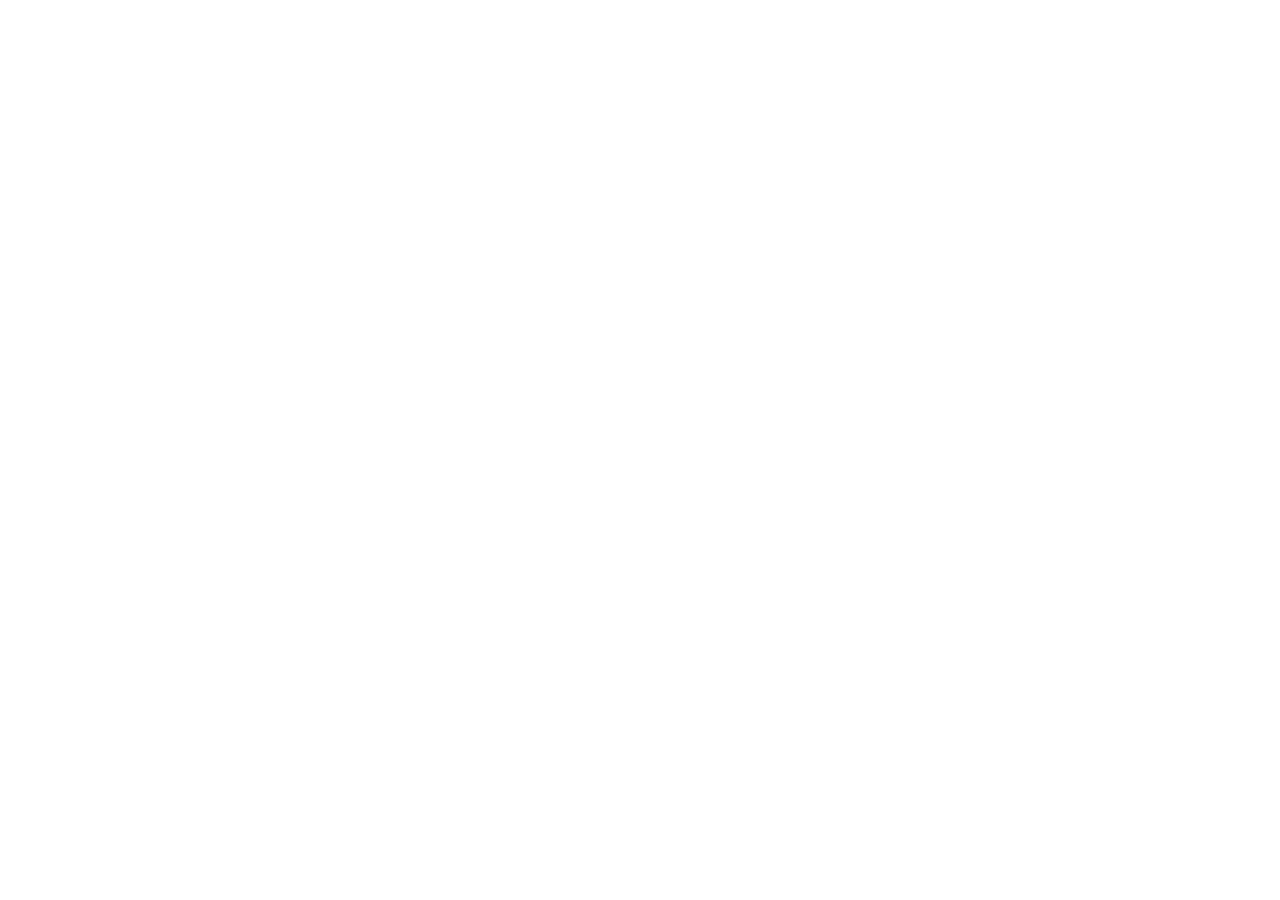
==== about.html @ 5809537b "Init : création du dépôt, arborescence des fichiers et structure HTML de base" ====
<!DOCTYPE html>
<html lang="fr">
<head>
    <meta charset="UTF-8">
    <meta name="viewport" content="width=device-width, initial-scale=1.0">
    <title>AfriTalent-about</title>

    <!-- Bootstrap 5 via CDN : feuille de style -->
    <link href="https://cdn.jsdelivr.net/npm/bootstrap@5.3.0/dist/css/bootstrap.min.css" rel="stylesheet">
    <!-- Votre feuille de style personnelle -->
    <link rel="stylesheet" href="css/style.css">
</head>
<body>


    <!-- Le contenu de la page sera ajoute ici -->
    <!-- Bootstrap 5 via CDN : script JavaScript -->
    <script src="https://cdn.jsdelivr.net/npm/bootstrap@5.3.0/dist/js/bootstrap.bundle.min.js"></script>
    <!-- Votre script JavaScript -->
    <script src="js/main.js"></script>
</body>
</html>
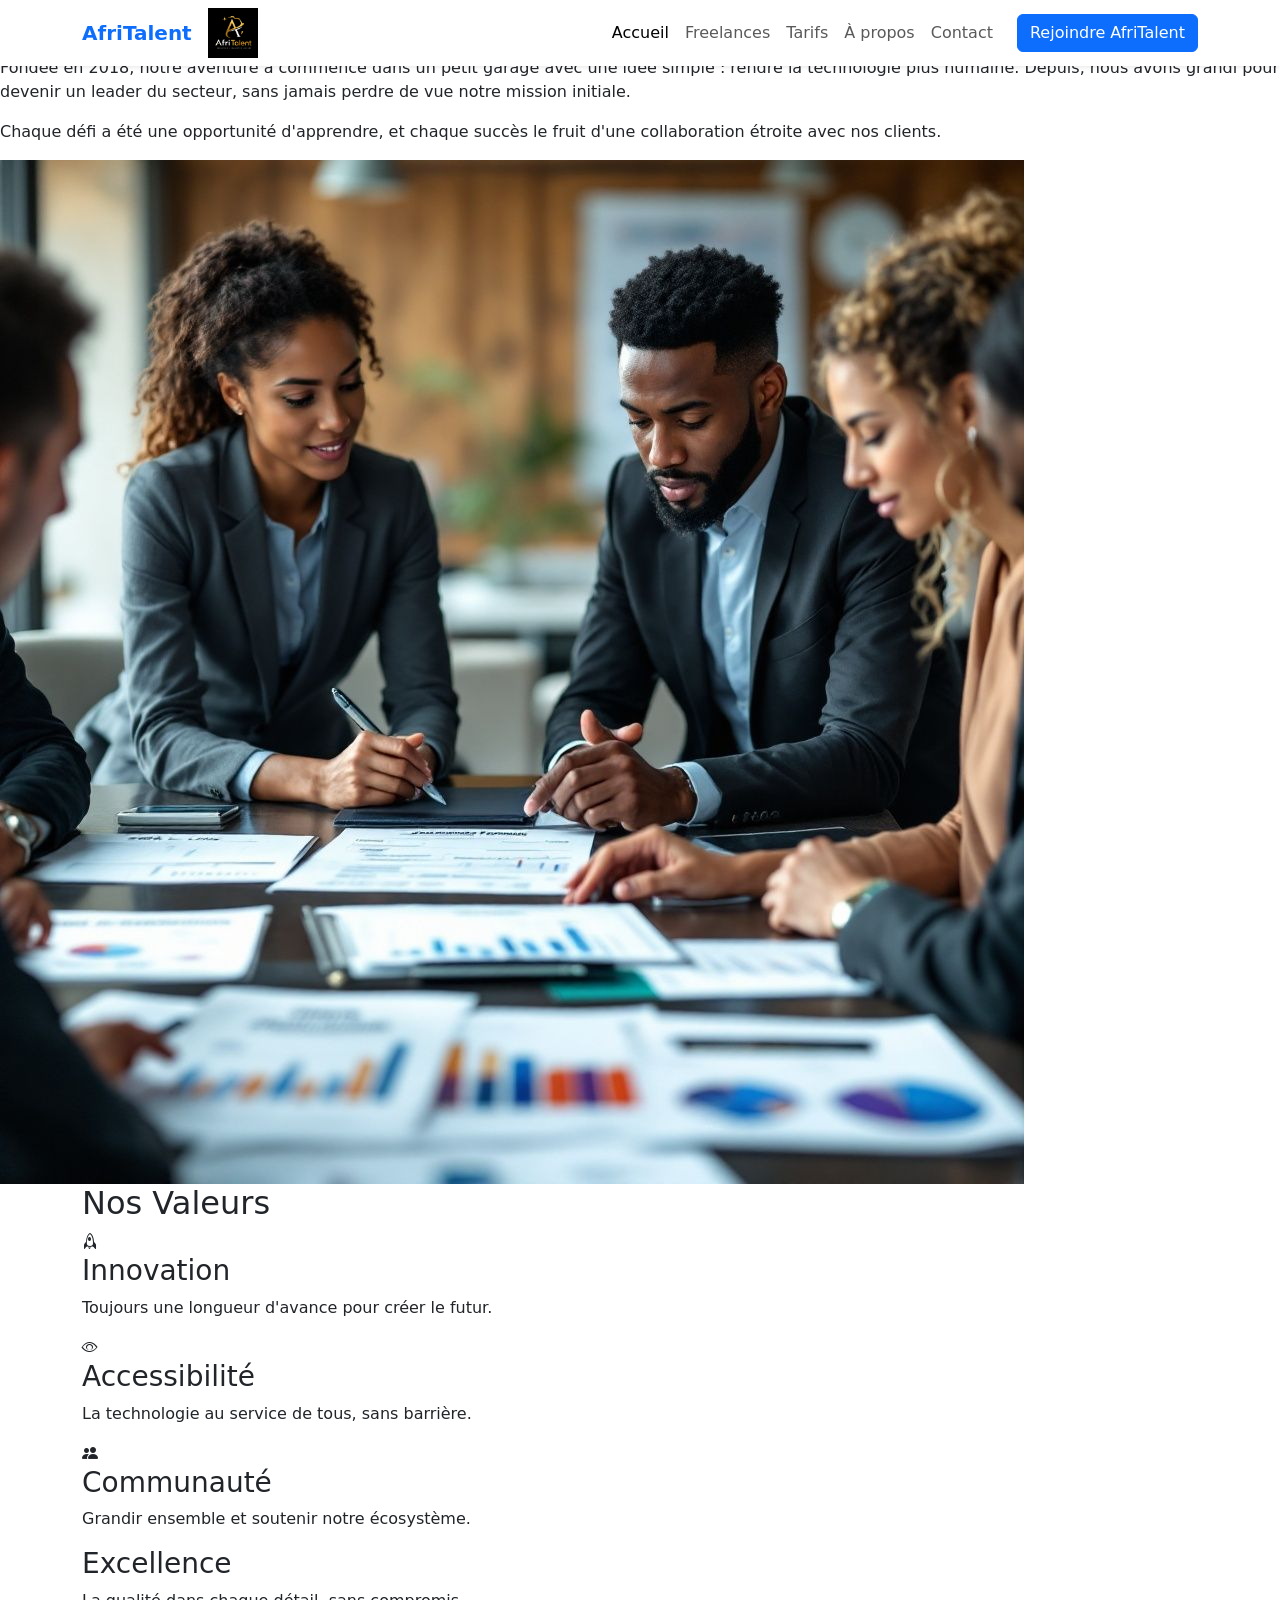
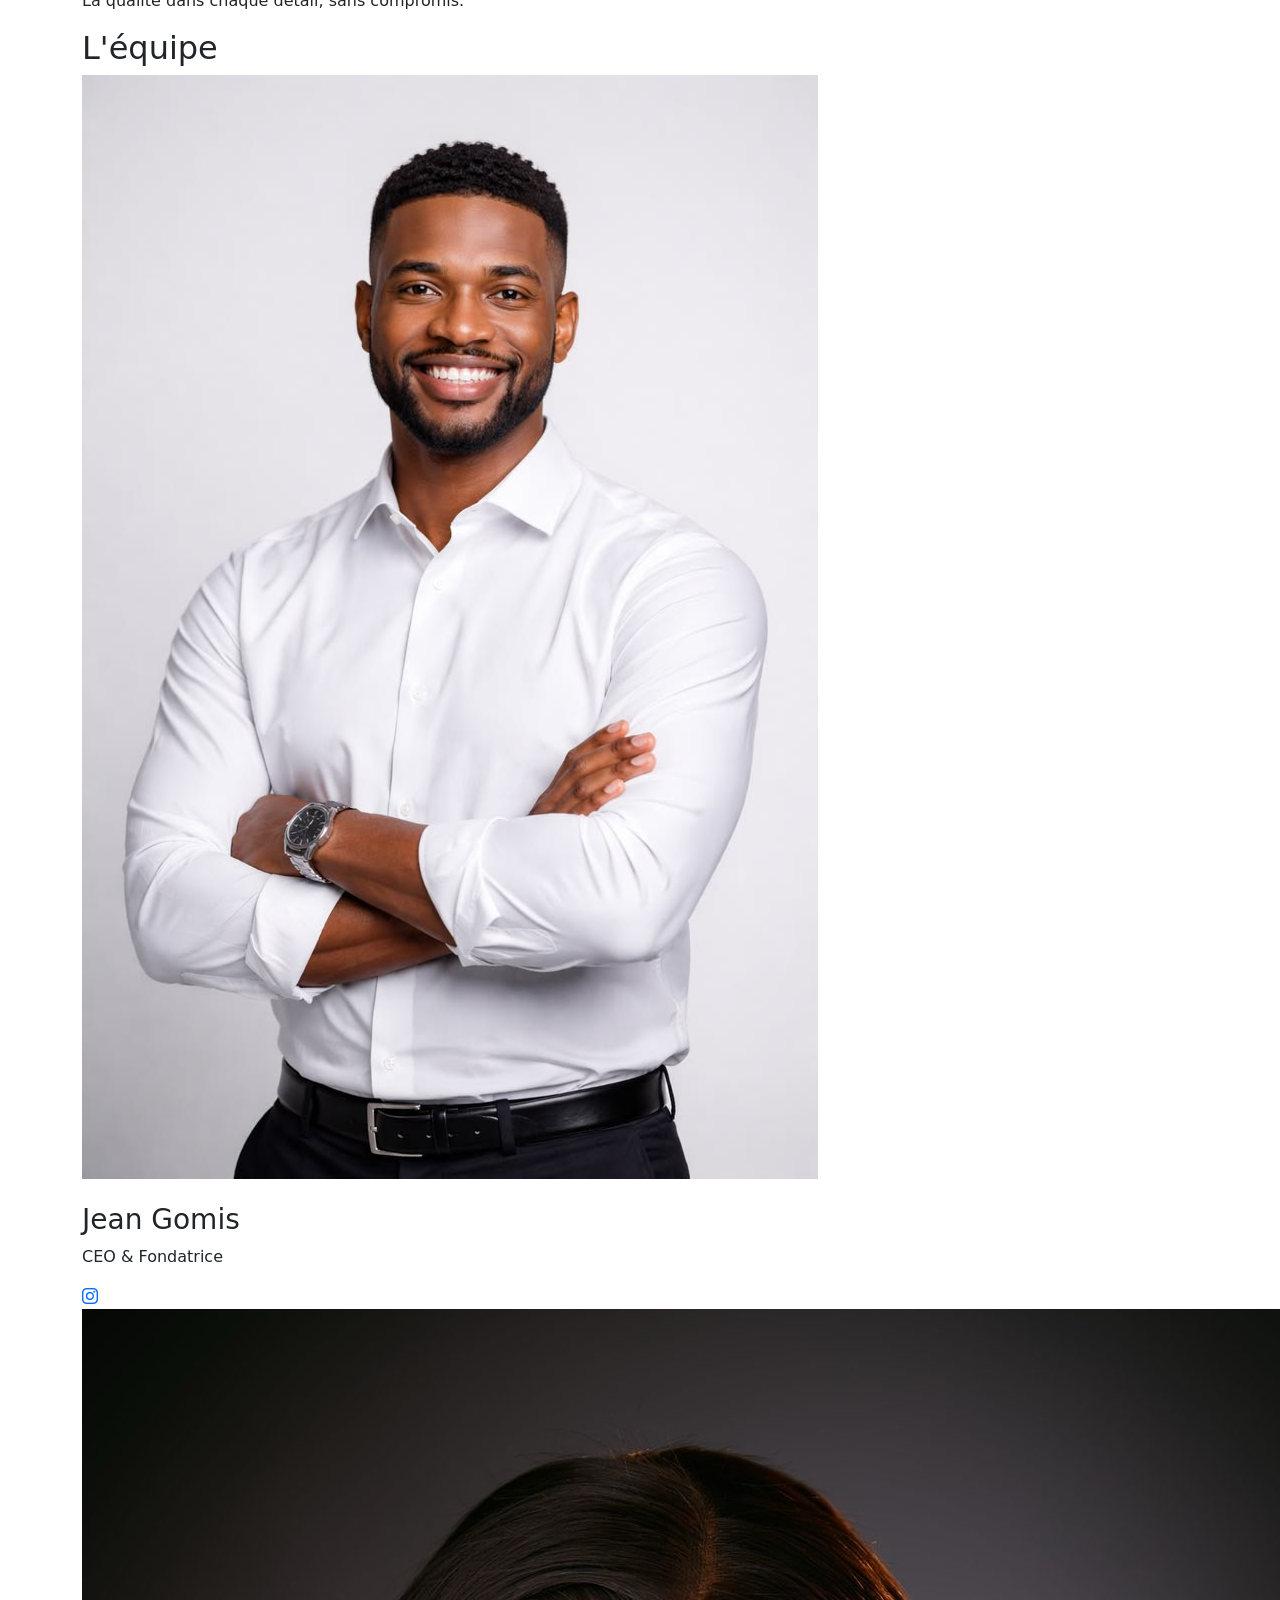
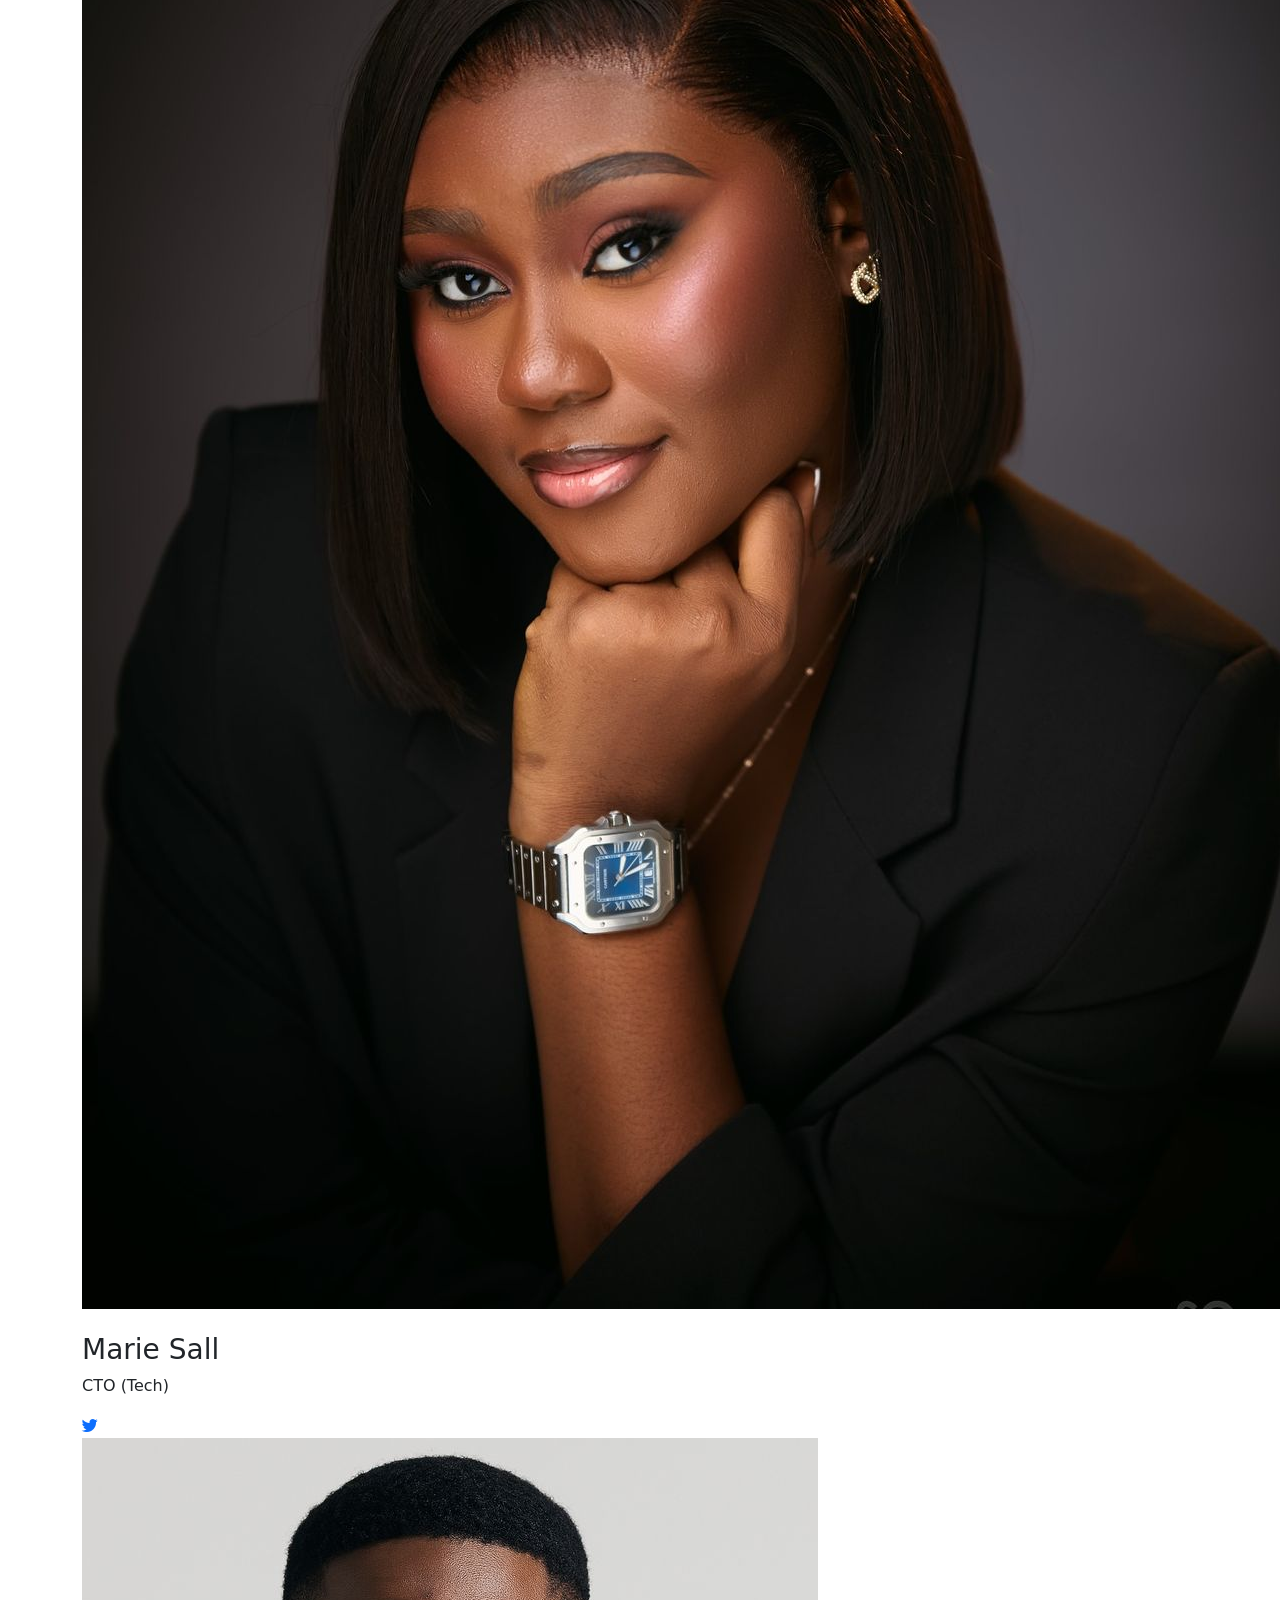
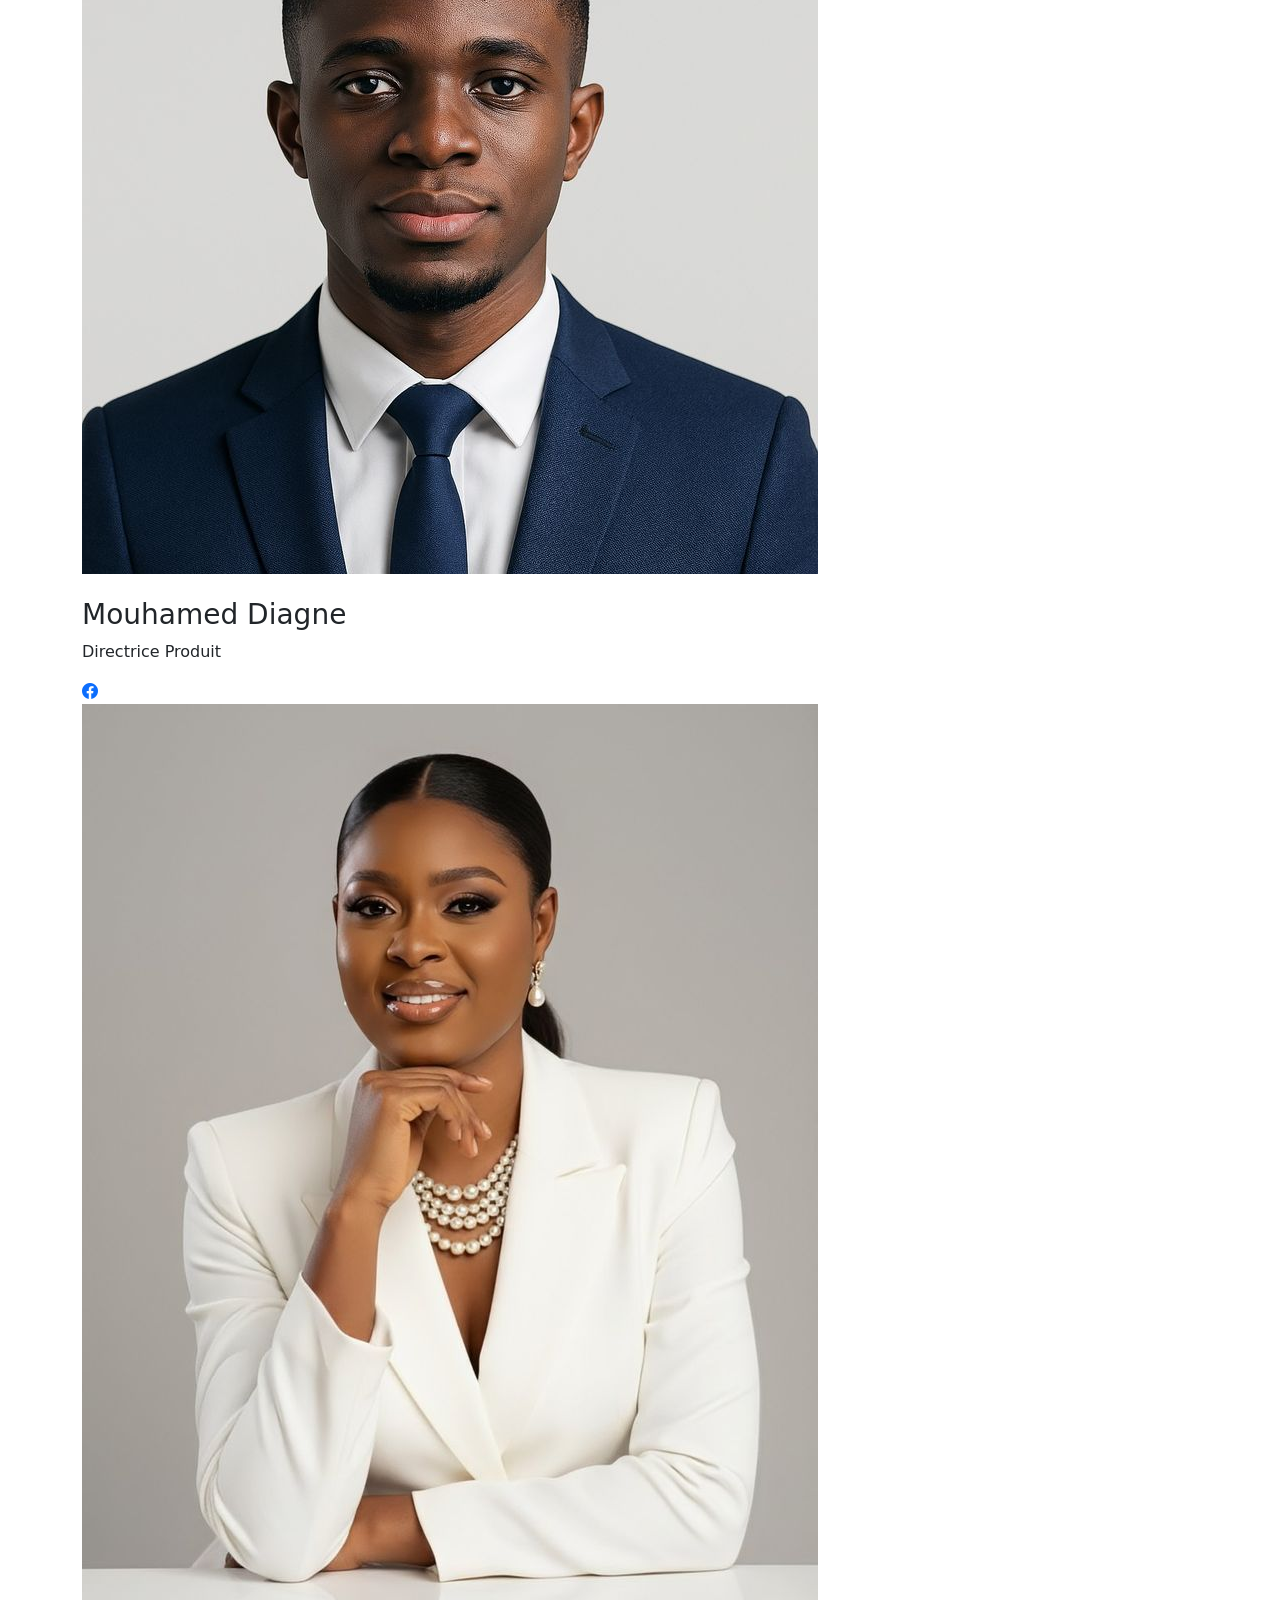
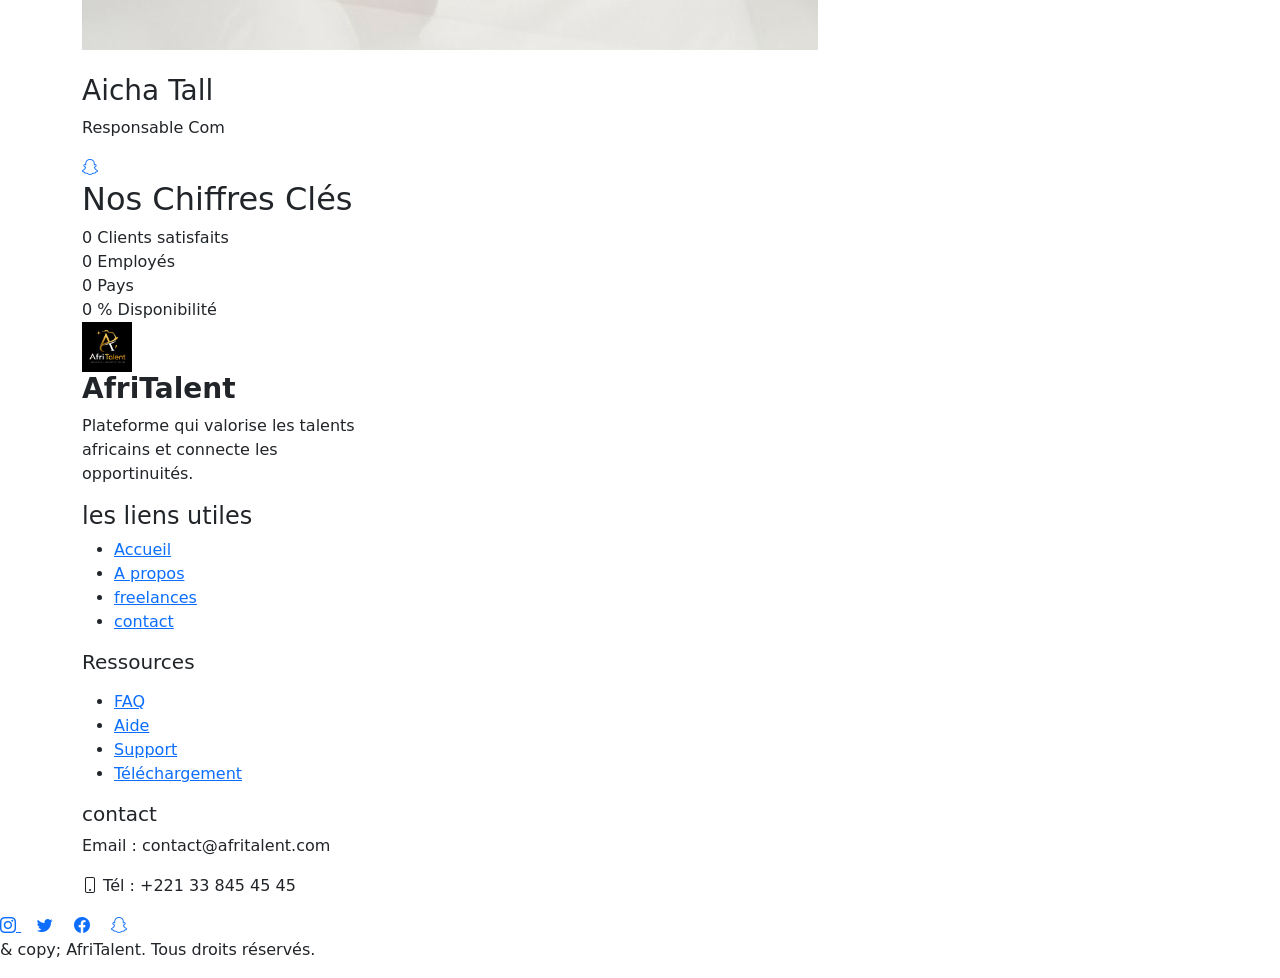
==== commit afd366e7: "HTML :structure compléte des 5 pages avec sections et contenu texte" ====
--- a/about.html
+++ b/about.html
@@ -4,19 +4,246 @@
     <meta charset="UTF-8">
     <meta name="viewport" content="width=device-width, initial-scale=1.0">
     <title>AfriTalent-about</title>
-
-    <!-- Bootstrap 5 via CDN : feuille de style -->
-    <link href="https://cdn.jsdelivr.net/npm/bootstrap@5.3.0/dist/css/bootstrap.min.css" rel="stylesheet">
-    <!-- Votre feuille de style personnelle -->
     <link rel="stylesheet" href="css/style.css">
+    <link rel="stylesheet" href="https://cdn.jsdelivr.net/npm/bootstrap@5.3.8/dist/css/bootstrap.min.css">
+    <link rel="stylesheet" href="https://cdn.jsdelivr.net/npm/bootstrap-icons@1.11.3/font/bootstrap-icons.min.css">
 </head>
 <body>
-
-
-    <!-- Le contenu de la page sera ajoute ici -->
-    <!-- Bootstrap 5 via CDN : script JavaScript -->
-    <script src="https://cdn.jsdelivr.net/npm/bootstrap@5.3.0/dist/js/bootstrap.bundle.min.js"></script>
-    <!-- Votre script JavaScript -->
+            <!-- HEADER / NAVBAR -->
+<nav class="navbar navbar-expand-lg navbar-light bg-white fixed-top shadow-sm" id="mainNavbar">
+  <div class="container">
+
+    <!-- Logo -->
+    <a class="navbar-brand fw-bold text-primary" href="index.html">
+      AfriTalent
+    </a>
+    <img src="images/logo.jpg" alt="logo"  height="50" width="50" >
+
+    <!-- Bouton menu mobile -->
+    <button class="navbar-toggler" type="button" data-bs-toggle="collapse" data-bs-target="#menuNavbar">
+      <span class="navbar-toggler-icon"></span>
+    </button>
+
+    <!-- Liens -->
+    <div class="collapse navbar-collapse" id="menuNavbar">
+      <ul class="navbar-nav ms-auto mb-2 mb-lg-0">
+
+        <li class="nav-item">
+          <a class="nav-link active" href="index.html">Accueil</a>
+        </li>
+        <li class="nav-item">
+          <a class="nav-link" href="freelance.html">Freelances</a>
+        </li>
+
+        <li class="nav-item">
+          <a class="nav-link" href="tarifs.html">Tarifs</a>
+        </li>
+
+        <li class="nav-item">
+          <a class="nav-link" href="about.html">À propos</a>
+        </li>
+
+        <li class="nav-item">
+          <a class="nav-link" href="contact.html">Contact</a>
+        </li>
+
+      </ul>
+
+      <!-- Bouton CTA -->
+      <a href="index.html" class="btn btn-primary ms-lg-3">
+        Rejoindre AfriTalent
+      </a>
+    </div>
+
+  </div>
+</nav>
+            
+            <!-- Section Notre Histoire -->
+    <section>
+        <div>
+            <div>
+                <h1>Notre Histoire</h1>
+                <p>
+                    Fondée en 2018, notre aventure a commencé dans un petit garage avec une idée simple : rendre la technologie plus humaine. Depuis, nous avons grandi pour devenir un leader du secteur, sans jamais perdre de vue notre mission initiale.
+                </p>
+                <p>
+                    Chaque défi a été une opportunité d'apprendre, et chaque succès le fruit d'une collaboration étroite avec nos clients.
+                </p>
+            </div>
+            <div class="img">
+                <img src="images/image-histoire.jpg" alt="image d'Equipe">
+        </div>
+        </div>
+
+    </section>
+    
+                     <!-- Section : Nos Valeurs -->
+    <section class="py-16 bg-gray-100">
+        <div class="container mx-auto px-6">
+            <h2 class="text-V">Nos Valeurs</h2>
+            <div class="grid V">
+                <!-- Valeur 1 -->
+                <div class="v1">
+                    <div class="text"><i class="bi bi-rocket launch icon"></i></div>
+                    <h3>Innovation</h3>
+                    <p class="P">Toujours une longueur d'avance pour créer le futur.</p>
+                </div>
+                <!-- Valeur 2 -->
+                <div class="v2">
+                    <div class="text"><i class="bi bi-eye"></i></div>
+                    <h3>Accessibilité</h3>
+                    <p class="P">La technologie au service de tous, sans barrière.</p>
+                </div>
+
+                <!-- Valeur 3 -->
+                <div class="v3">
+                    <div class="text"><i class="bi bi-people-fill"></i></div>
+                    <h3>Communauté</h3>
+                    <p class="P">Grandir ensemble et soutenir notre écosystème.</p>
+                </div>
+                <!-- Valeur 4 -->
+                <div class="v4">
+                    <div class="text"><i class="star-fill"></i></div>
+                    <h3>Excellence</h3>
+                    <p class="P">La qualité dans chaque détail, sans compromis.</p>
+                </div>
+            </div>
+        </div>
+    </section>
+                 
+                
+         <!-- Section L'équipe -->
+    
+        <section class="py-16 bg-white">
+        <div class="container mx-auto px-6">
+            <h2 class="text E">L'équipe</h2>
+            <div class="grid">
+                <!-- Membre 1 -->
+                <div class="text M">
+                    <img src="images/Jean.jpg" class="rounded-full w-24 h-24 mx-auto mb-4" alt="photo de jean">
+                    <h3 >Jean Gomis</h3>
+                    <p class="text-Member">CEO & Fondatrice</p>
+                    <a href="https://instagram.com"><i class="bi bi-instagram"></i></a>
+                </div>
+                            <!-- Membre 2 -->
+                <div class="text M">
+                    <img src="images/Marie.jpg" class="rounded-full w-24 h-24 mx-auto mb-4" alt="Marie Sall">
+                    <h3>Marie Sall</h3>
+                    <p class="text-Member">CTO (Tech)</p>
+                    <a href="https://twitter.com"><i class="bi bi-twitter"></i></a>
+                </div>
+                         <!-- Membre 3 -->
+                <div class="text M">
+                    <img src="images/Mouhamed.jpg" class="rounded-full w-24 h-24 mx-auto mb-4" alt="Mouhamed Diagne">
+                    <h3>Mouhamed Diagne</h3>
+                    <p class="text-M">Directrice Produit</p>
+                    <a href="https://facebook.com"><i class="bi bi-facebook"></i></a>
+                </div>
+                         <!-- Membre 4 -->
+                <div class="text M">
+                    <img src="images/Aicha.jpg" class="rounded-full w-24 h-24 mx-auto mb-4" alt="Photo de AIcha">
+                    <h3>Aicha Tall</h3>
+                    <p class="text-M">Responsable Com</p>
+                    <a href="https://snapchat.com" ><i class="bi bi-snapchat"></i></a>
+                </div>
+            </div>
+        </div>
+    </section>
+            
+         <!-- Section Chiffres Clés (Bento Grid) -->
+     <section class="py-16 bg-gray-100">
+        <div class="container mx-auto px-6">
+            <h2>Nos Chiffres Clés</h2>
+            
+            <div class="grid c">
+                <!-- Item 1 -->
+                <div class="bento">
+                    <span  data-count="1500">0</span>
+                    <span>Clients satisfaits</span>
+                </div>
+                <!-- Item 2 -->
+                <div class="bento">
+                    <span data-count="50">0</span>
+                    <span>Employés</span>
+                </div>
+                <!-- Item 3 -->
+                <div class="bento">
+                    <span data-count="12">0</span>
+                    <span>Pays</span>
+                </div>
+                <!-- Item 4 -->
+                <div class="bento">
+                    <span data-count="99">0</span>
+                    <span>% Disponibilité</span>
+                </div>
+            </div>
+        </div>
+    </section>
+                <!-- footer -->
+           <footer>
+        
+            <div class="container F">
+                
+                    <!-- colonne 1:AfriTalent -->
+                    <div class="col-md-3">
+                        <img src="images/logo.jpg" alt=""  height="50" width="50">
+                        <h3 class="fw-bold">AfriTalent</h3>
+                        <p>Plateforme qui valorise les talents africains et connecte les opportinuités.</p>
+
+                    </div>
+                    <!-- Colonne 2: les liens utiles -->
+                    <div>
+                        <h4>les liens utiles</h4>
+                        <ul>
+                            <li><a href="index.html">Accueil</a></li>
+                            <li><a href="about.html">A propos</a></li>
+                            <li> <a href="freelance.html">freelances</a></li>
+                            <li><a href="contact.html">contact</a></li>
+
+                        </ul>
+
+                    </div>
+                        <!-- colonnes 3: Ressources   -->
+                    <div>
+                        <h5>Ressources</h5>
+                        <p></p>
+                        <ul class="list-utile">
+                            <li><a href="tarifs.html">FAQ</a></li>
+                            <li><a href="contact.html">Aide</a></li>
+                            <li><a href="contact.html">Support</a></li>
+                            <li><a href="#">Téléchargement</a></li>
+
+                        </ul>
+
+                    </div>
+                        <!-- colonne 4: Contact -->
+                         <div>
+                            <h5>contact</h5>
+                            <p>Email : contact@afritalent.com</p>
+                            <p><i class="bi bi-phone icon"></i> Tél : +221 33 845 45 45</p>
+
+                         </div>
+                </div>
+                         <!-- Reseaux sociaux -->
+                          <div>
+                            <a href="https://instagram.com" class="text light me-3"> <i class="bi bi-instagram"> </i></a>
+                            <a href="https://twitter.com" class="text light me-3"><i class=" bi bi-twitter"></i></a>
+                            <a href="https://facebook.com" class="text light me-3"><i class=" bi bi-facebook"></i></a>
+                            <a href="https://snapchat.com" class="text light me-3"><i class="bi bi-snapchat"></i></a>
+
+                          </div>
+                          <!-- Ligne de copyright -->
+       
+        <div>
+            <p>& copy; <span id="year"></span> AfriTalent. Tous droits réservés.</p>
+        </div>
+
+                
+</footer>
+            
+                        
+    
+    <script src="https://cdn.jsdelivr.net/npm/bootstrap@5.3.8/dist/js/bootstrap.bundle.min.js"></script> 
     <script src="js/main.js"></script>
 </body>
 </html>
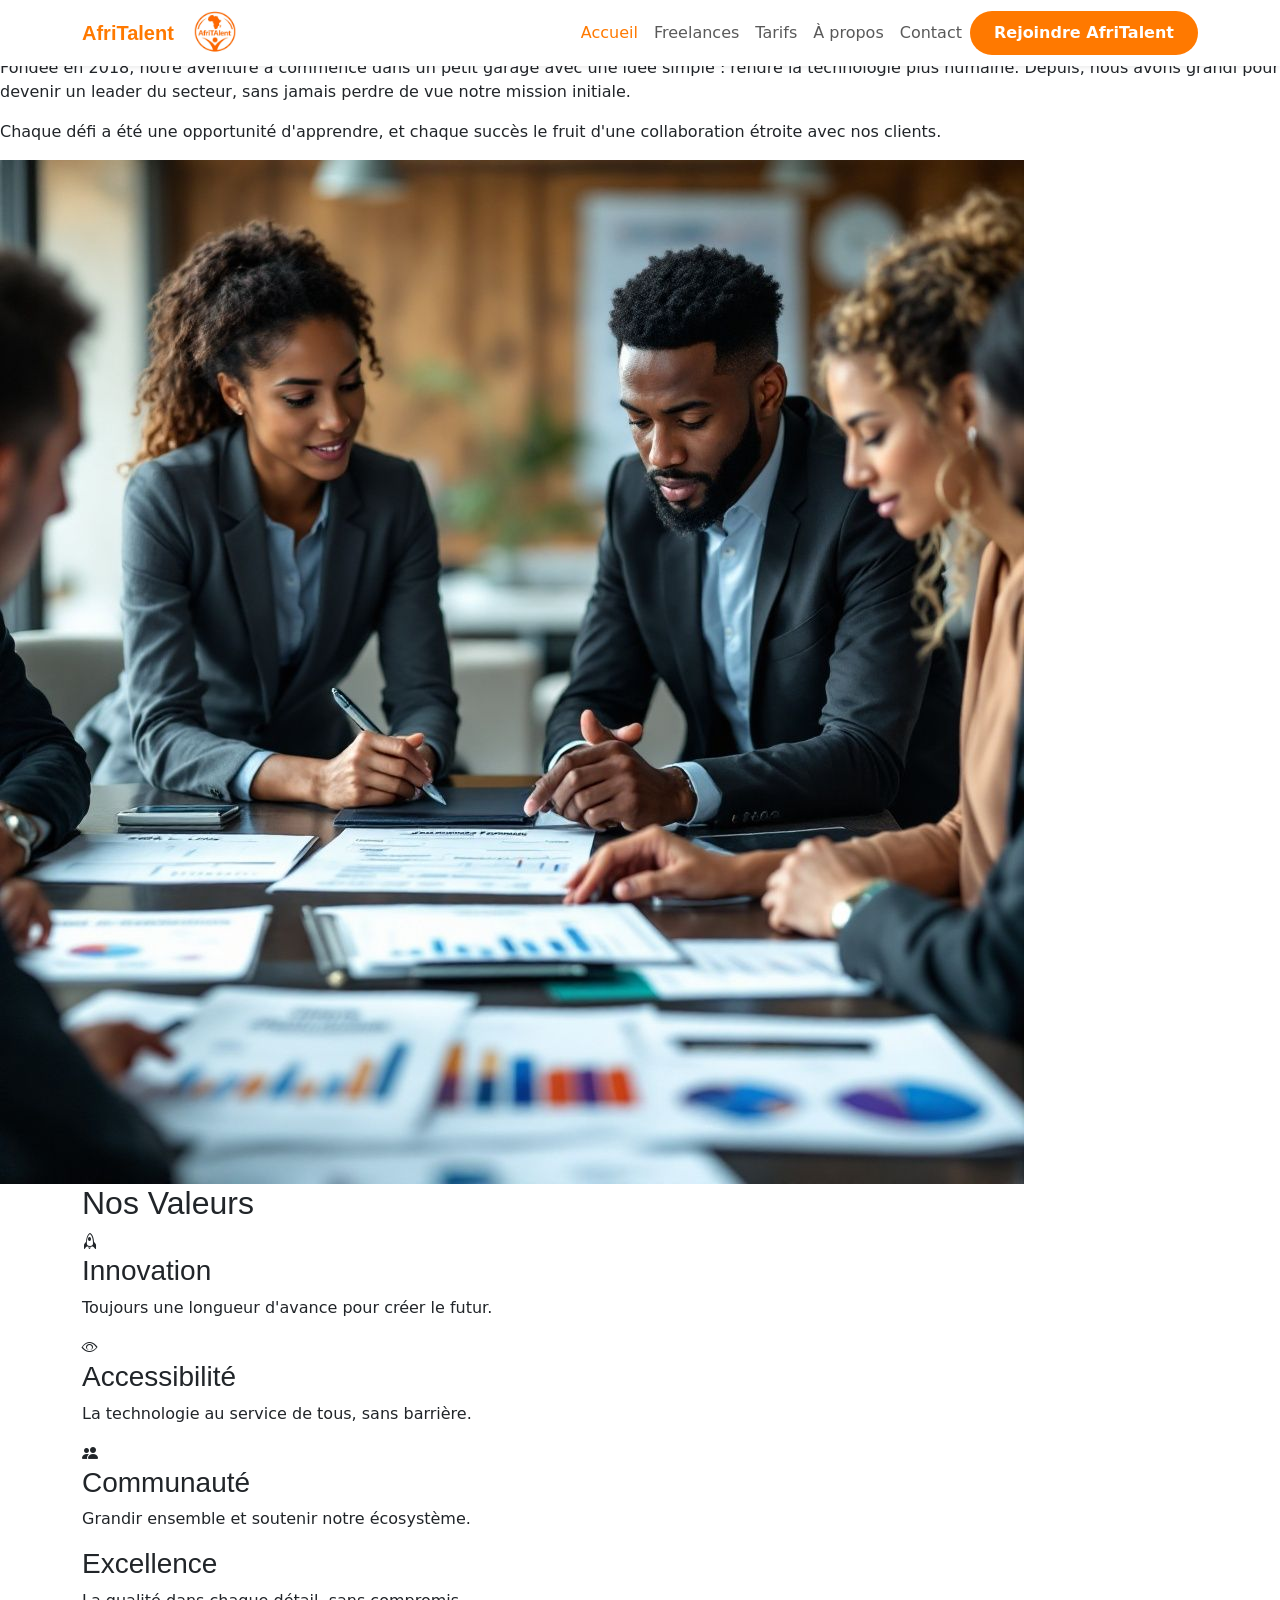
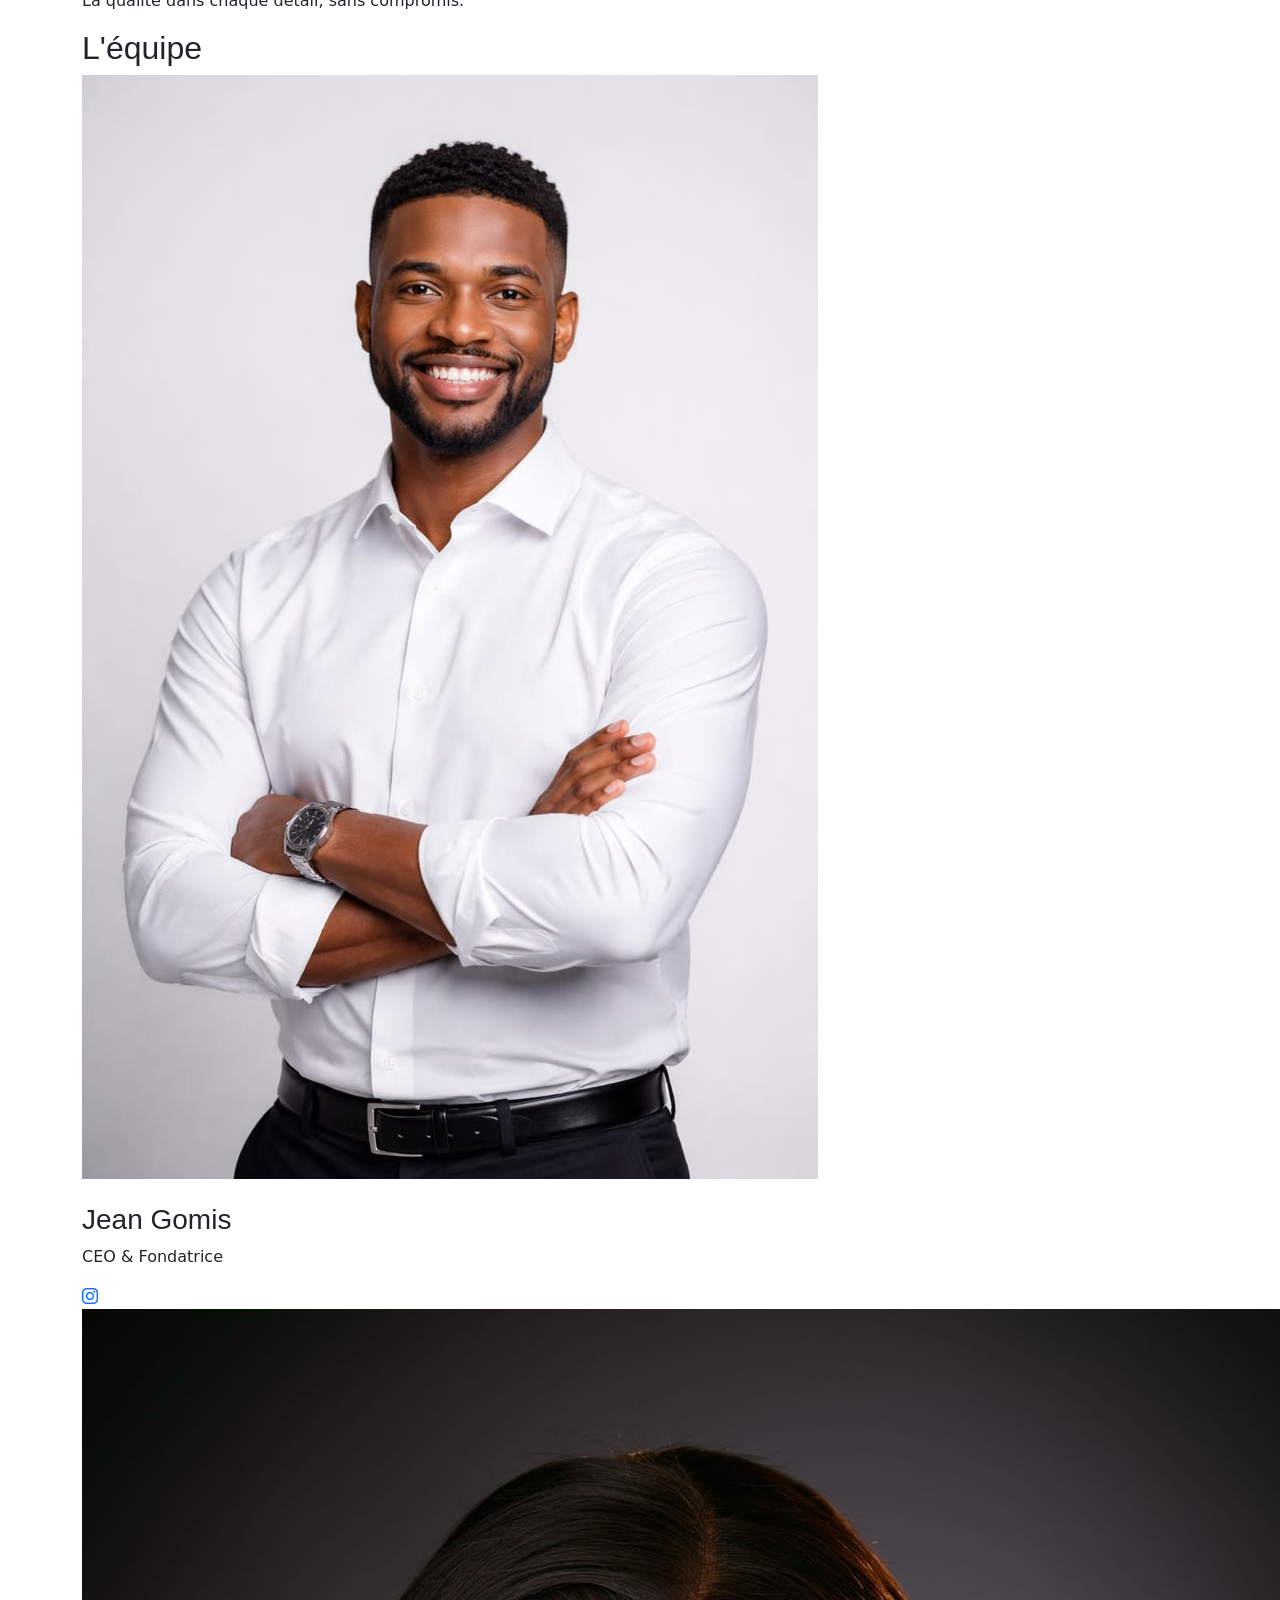
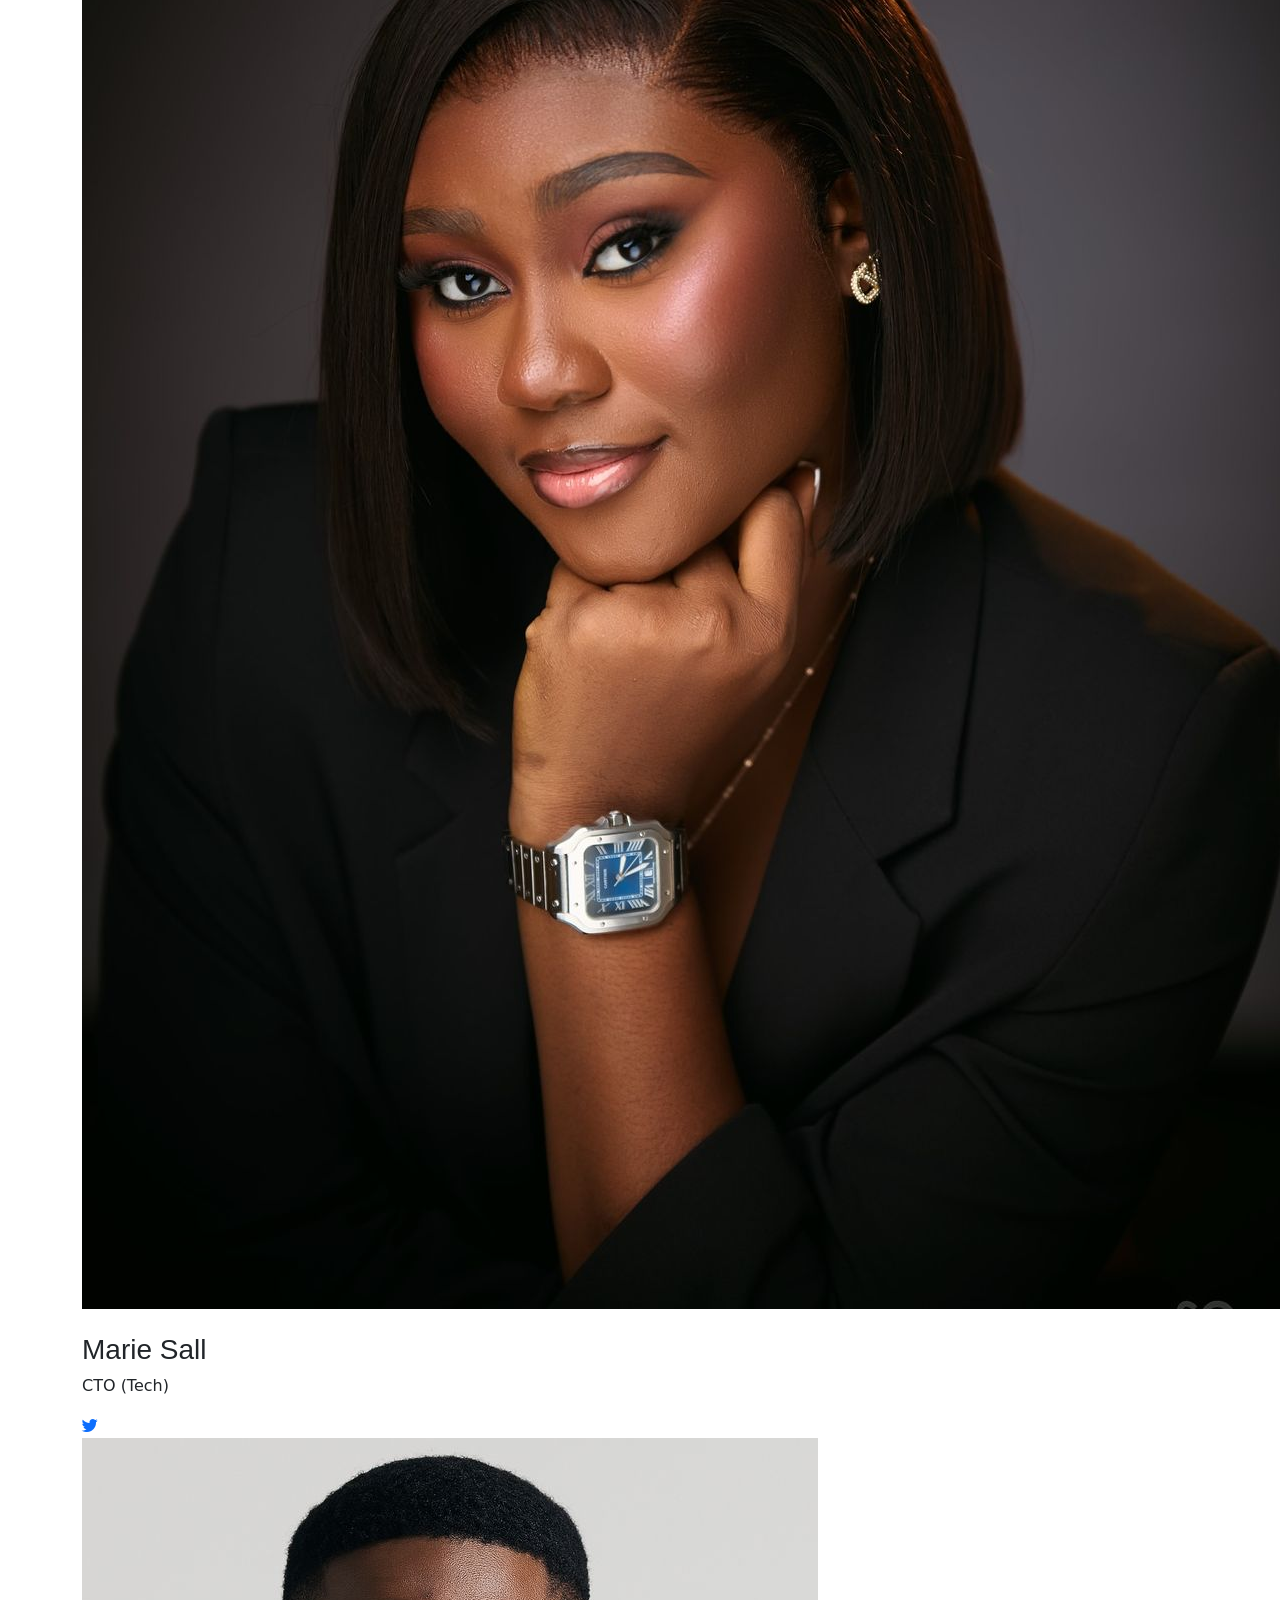
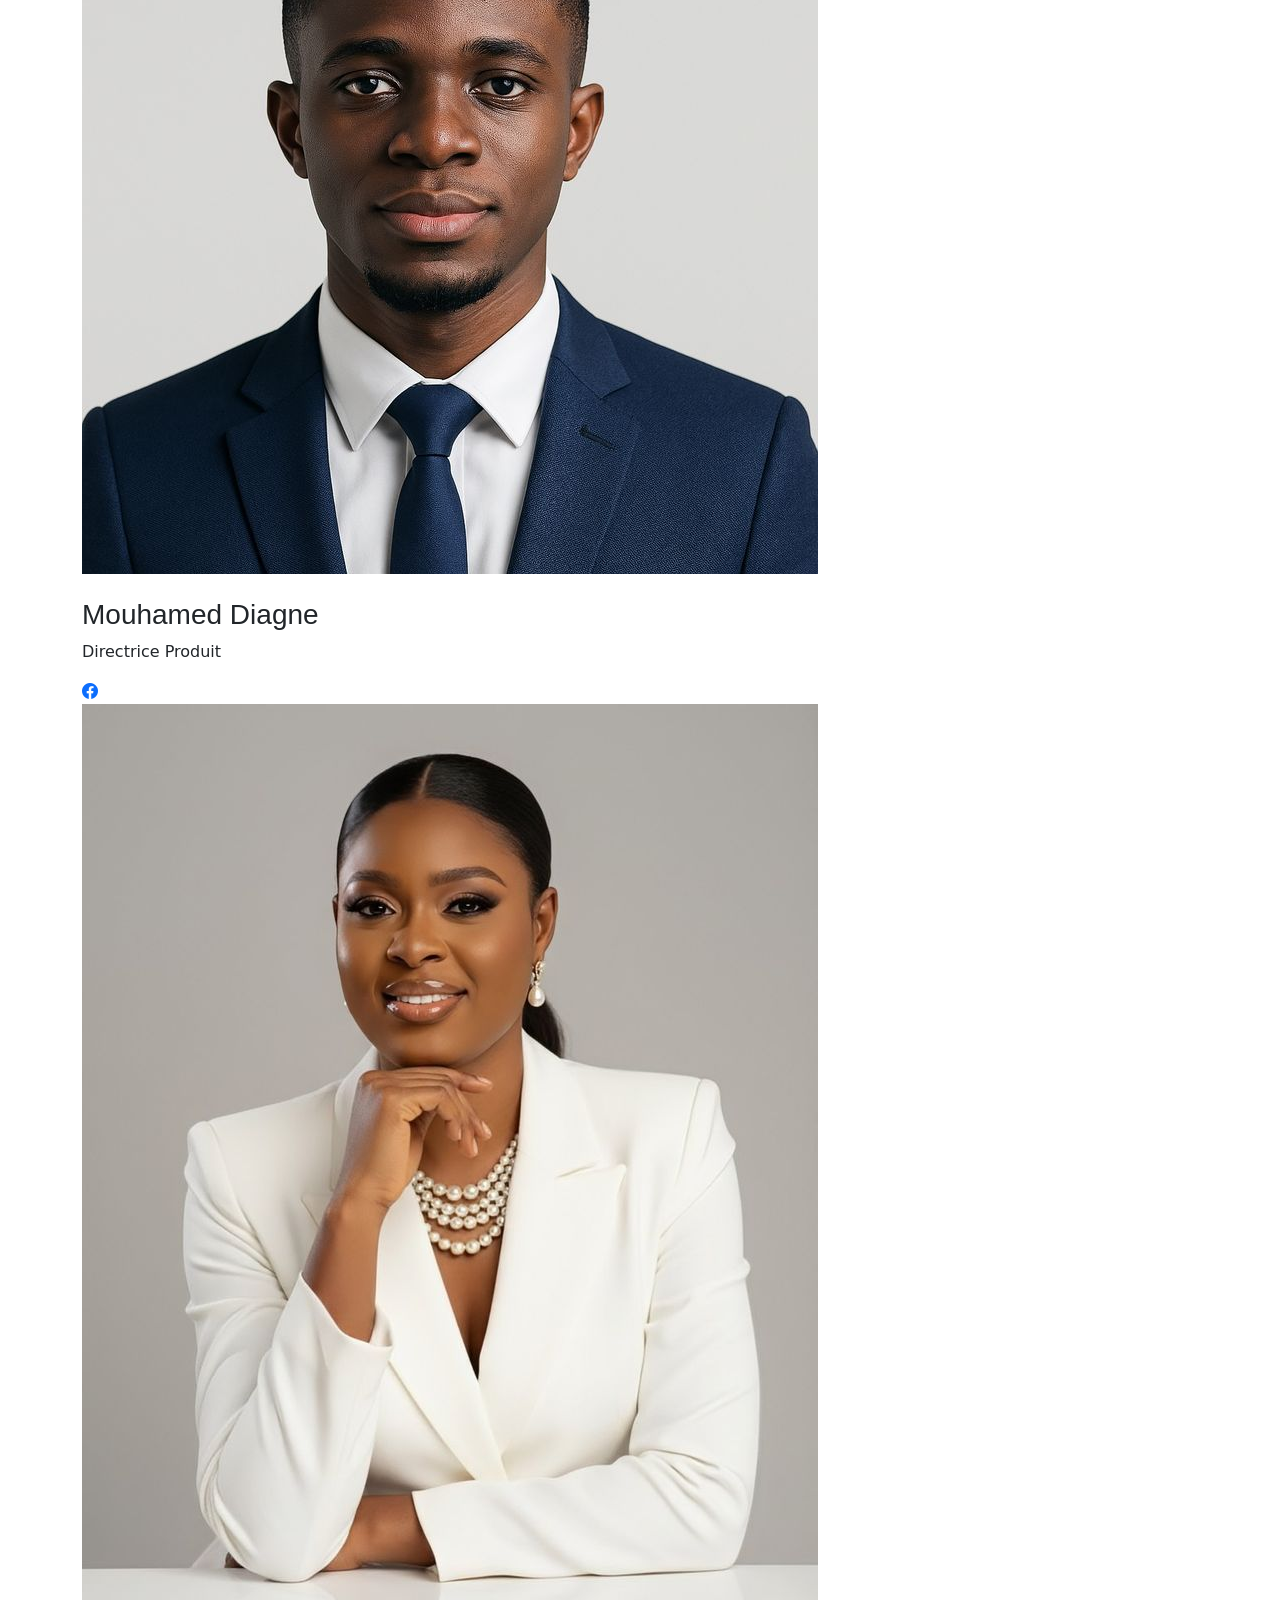
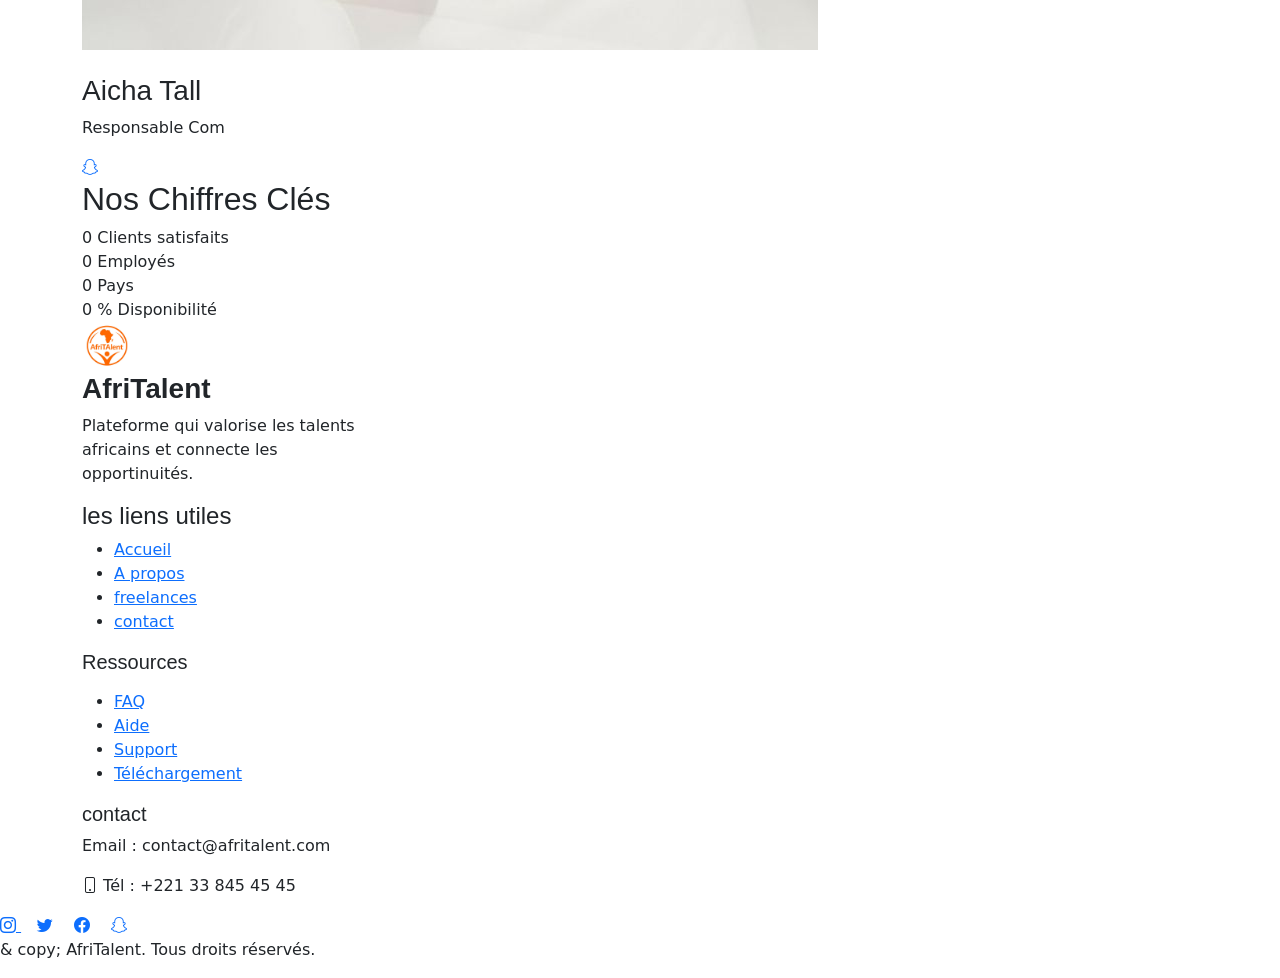
==== commit d4e95a61: "CSS : variables, typographie, layout général et styles de base" ====
--- a/about.html
+++ b/about.html
@@ -4,20 +4,20 @@
     <meta charset="UTF-8">
     <meta name="viewport" content="width=device-width, initial-scale=1.0">
     <title>AfriTalent-about</title>
-    <link rel="stylesheet" href="css/style.css">
+    <link rel="stylesheet" href="css/style.css" type="text/css">
     <link rel="stylesheet" href="https://cdn.jsdelivr.net/npm/bootstrap@5.3.8/dist/css/bootstrap.min.css">
     <link rel="stylesheet" href="https://cdn.jsdelivr.net/npm/bootstrap-icons@1.11.3/font/bootstrap-icons.min.css">
 </head>
 <body>
             <!-- HEADER / NAVBAR -->
-<nav class="navbar navbar-expand-lg navbar-light bg-white fixed-top shadow-sm" id="mainNavbar">
+<nav class="navbar navbar-expand-lg navbar-light fixed-top shadow-sm" id="mainNavbar">
   <div class="container">
 
     <!-- Logo -->
-    <a class="navbar-brand fw-bold text-primary" href="index.html">
+    <a class="navbar-brand" href="index.html">
       AfriTalent
     </a>
-    <img src="images/logo.jpg" alt="logo"  height="50" width="50" >
+    <img src="images/logo.jpg" alt="logo"  height="50" width="50">
 
     <!-- Bouton menu mobile -->
     <button class="navbar-toggler" type="button" data-bs-toggle="collapse" data-bs-target="#menuNavbar">
@@ -50,7 +50,7 @@
       </ul>
 
       <!-- Bouton CTA -->
-      <a href="index.html" class="btn btn-primary ms-lg-3">
+      <a href="index.html" class="btn-afri">
         Rejoindre AfriTalent
       </a>
     </div>
--- a/css/style.css
+++ b/css/style.css
@@ -0,0 +1,99 @@
+@import url('googleapis.com');
+
+        /* +6 variables */
+:root {
+    --primary-color:#ff7900;
+     --primary-dark:#1e2229; 
+    --accent-color:#0b1a30;
+    --bg-light:#ffffff;
+    --text-dark:#fcfbfa;
+    --text-muted: #687182;
+    /* Police */
+  --font-headings:'Open sans',sans-serif;
+  --font-body:'Oswald';
+    /* Espacement */
+--spacing-section:80px;
+--border-raduis-sm:8px;
+--border-raduis-lg:16px;
+
+}
+                /* Reset     */
+*,*::before,*::before {
+ box-sizing:border-box;
+ margin: 0;
+ padding: 0;
+}
+        /* Base */
+body {
+    font-family: var(--font-body);
+    color: var(--text-dark);
+    background-color: #ffffff;
+    line-height: 1.6;
+    overflow-x: hidden;
+}
+        /* Police aux  Titres */
+h1,h2,h3,h4,h5,h6 {
+    font-family: var(--font-headings);
+    color: var(--text-dark);
+     font-weight:700 ;
+}
+        /* Barre de navigation */
+#mainNavbar {
+    background-color:white;
+    backdrop-filter: blur(8px);
+    transition:all 0.3s ease;
+}
+        /* logo et de l'image */
+.navbar-brand-container {
+    display: flex;
+    align-items: center;
+    gap: 10px;
+}
+.navbar-brand {
+    font-family: var(--font-headings);
+    font-weight: 800;
+    color: var(--primary-color) !important;
+    font-size: 1.5rem;
+}
+        /* image */
+#mainNavbar img {
+    border-radius: var(--border-radius-sm);
+    object-fit: cover;
+}
+    /* Alignement et style du liens de navigtion */
+#mainNavar .nav-link {
+    color: var(--text-dark) !important;
+    font-weight: 500;
+    padding: 0.5rem 1rem !important;
+    transition: color 0.2s ease;
+    font-size: 500;
+}
+#mainNavbar .nav-link:hover,
+#mainNavbar .nav-link.active {
+    color: var(--primary-color) !important;
+}
+        /* Bouton AfriTalent */
+.btn-afri {
+    background-color: var(--primary-color);
+    color: #ffffff;
+    padding: 10px 24px;
+    border-radius: 50px;
+    text-decoration: none;
+    font-weight: 600;
+    display:inline-block;
+    transition: all 0.2s ease;
+}
+.btn-afri:hover {
+    background-color: var(--primary-dark);
+    box-shadow:0 4px 12px rgba(13, 110, 253, 0.25);
+    transform: translateY(-1px);
+}
+
+
+
+
+
+
+
+
+
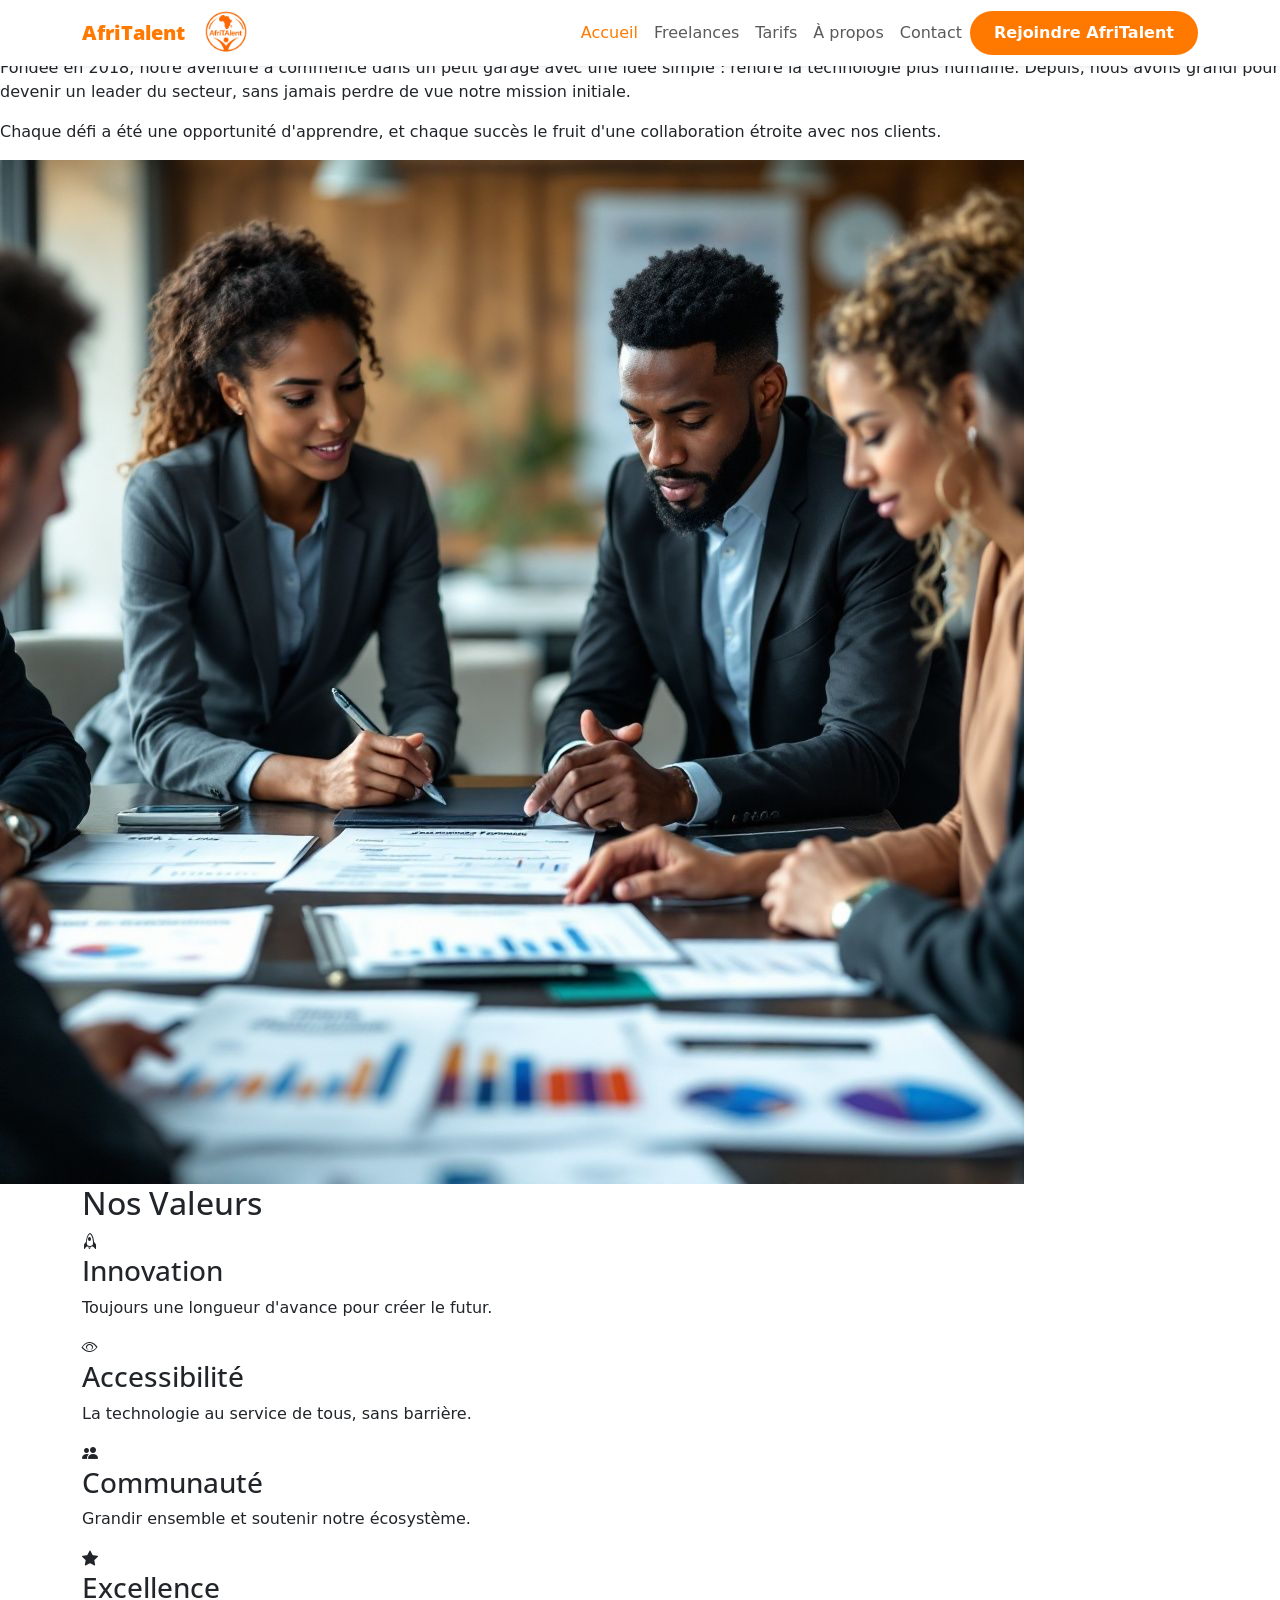
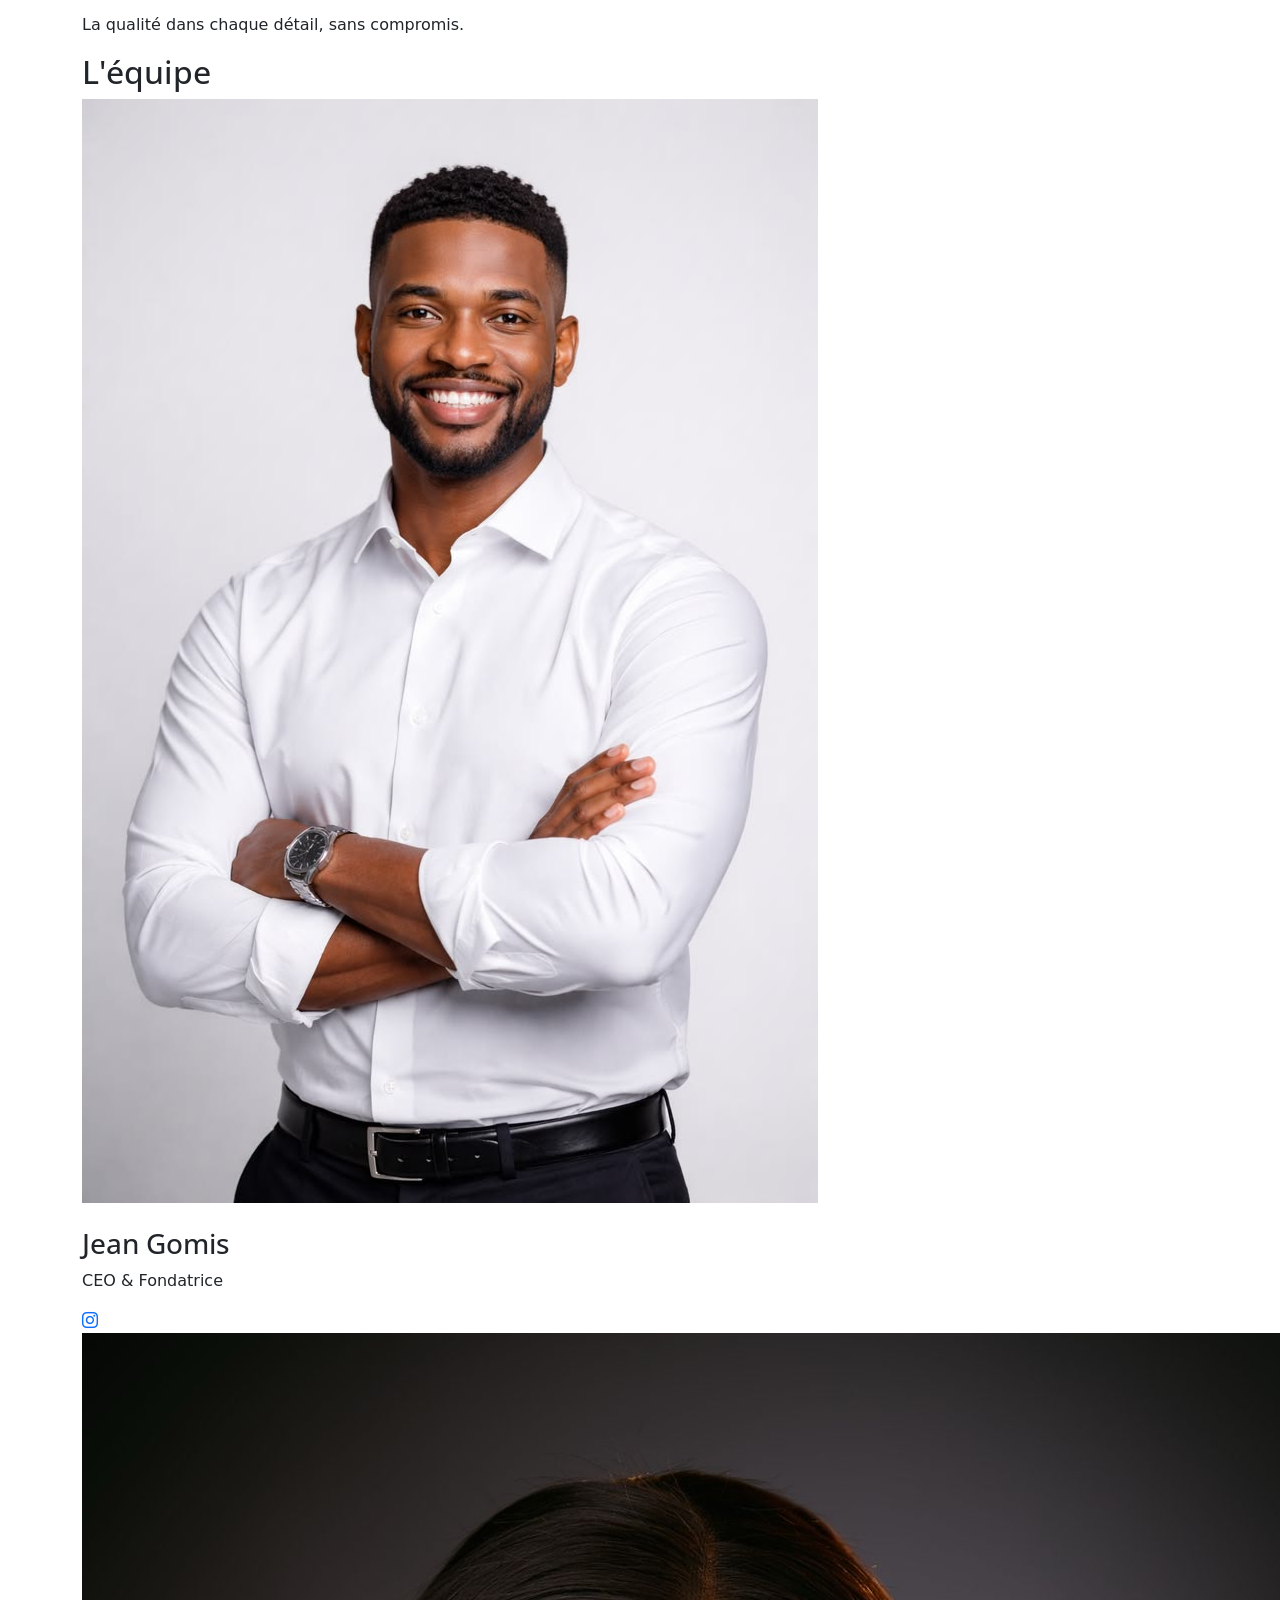
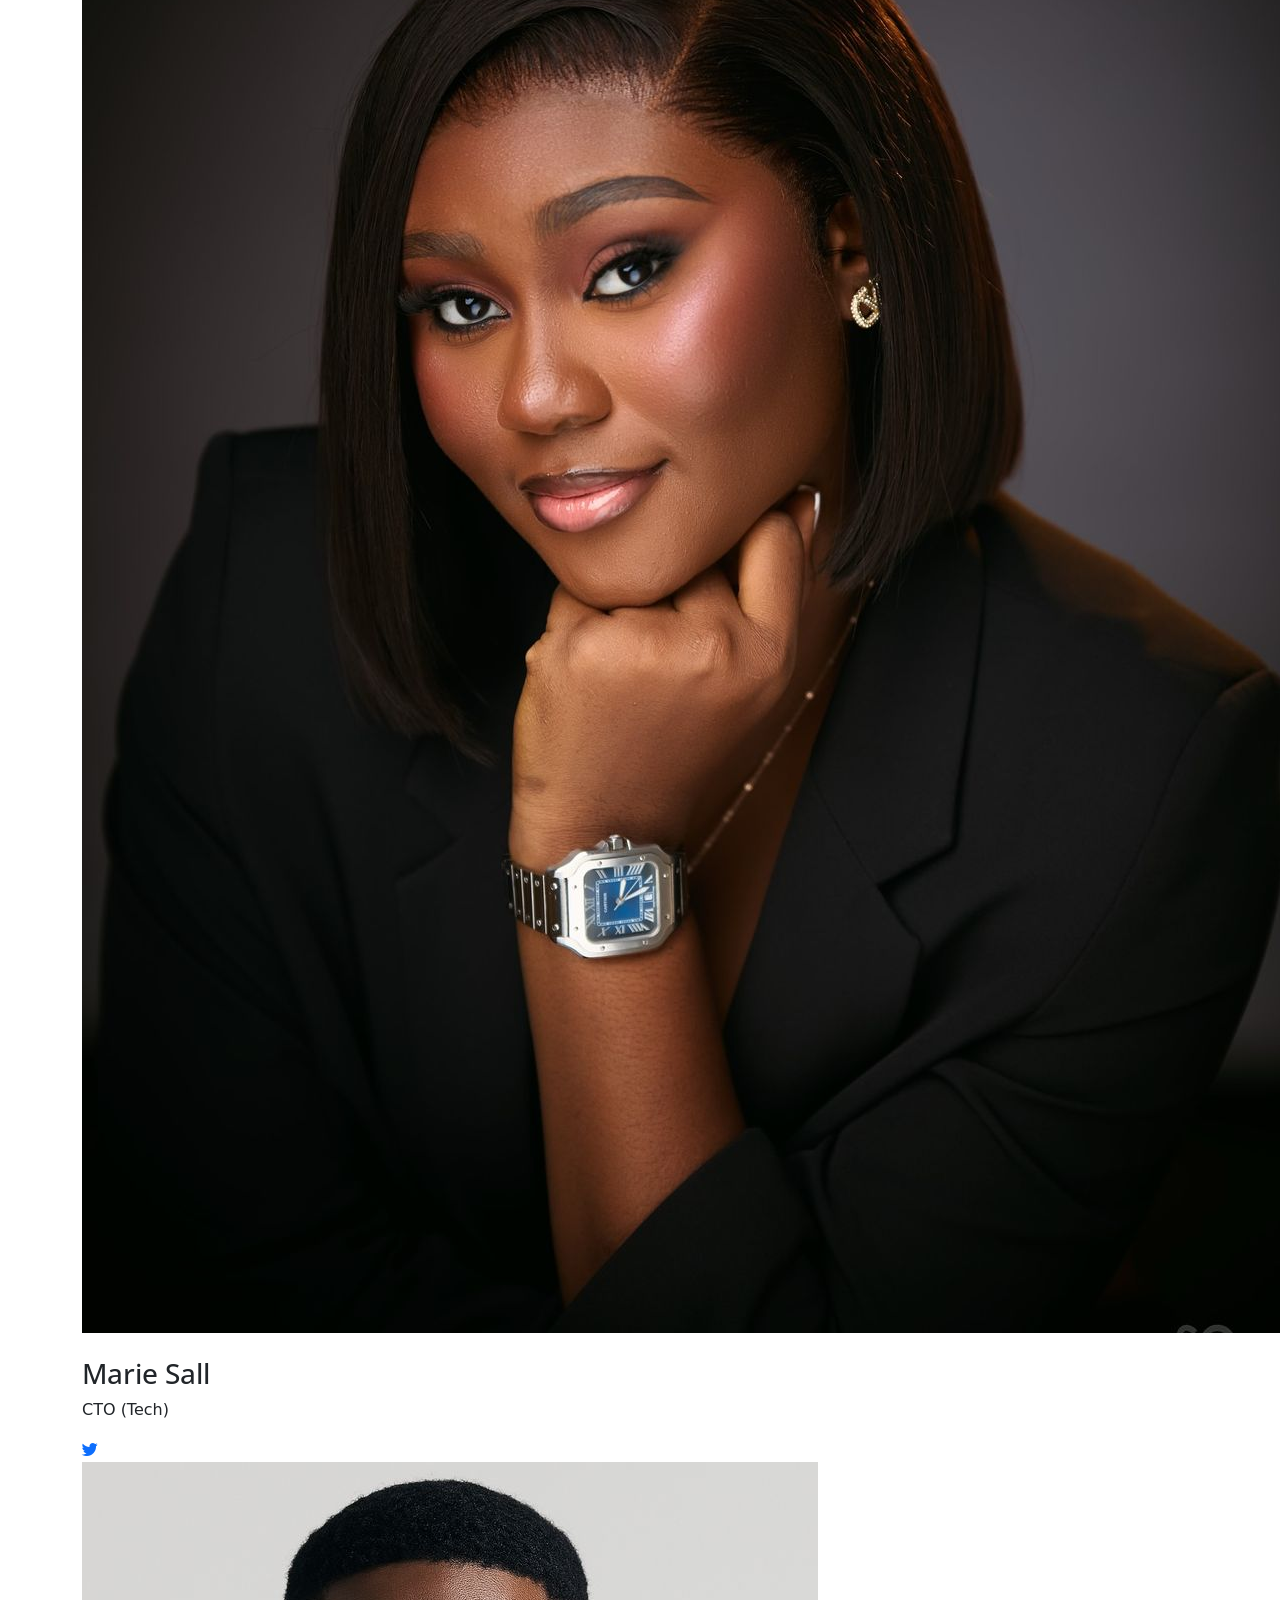
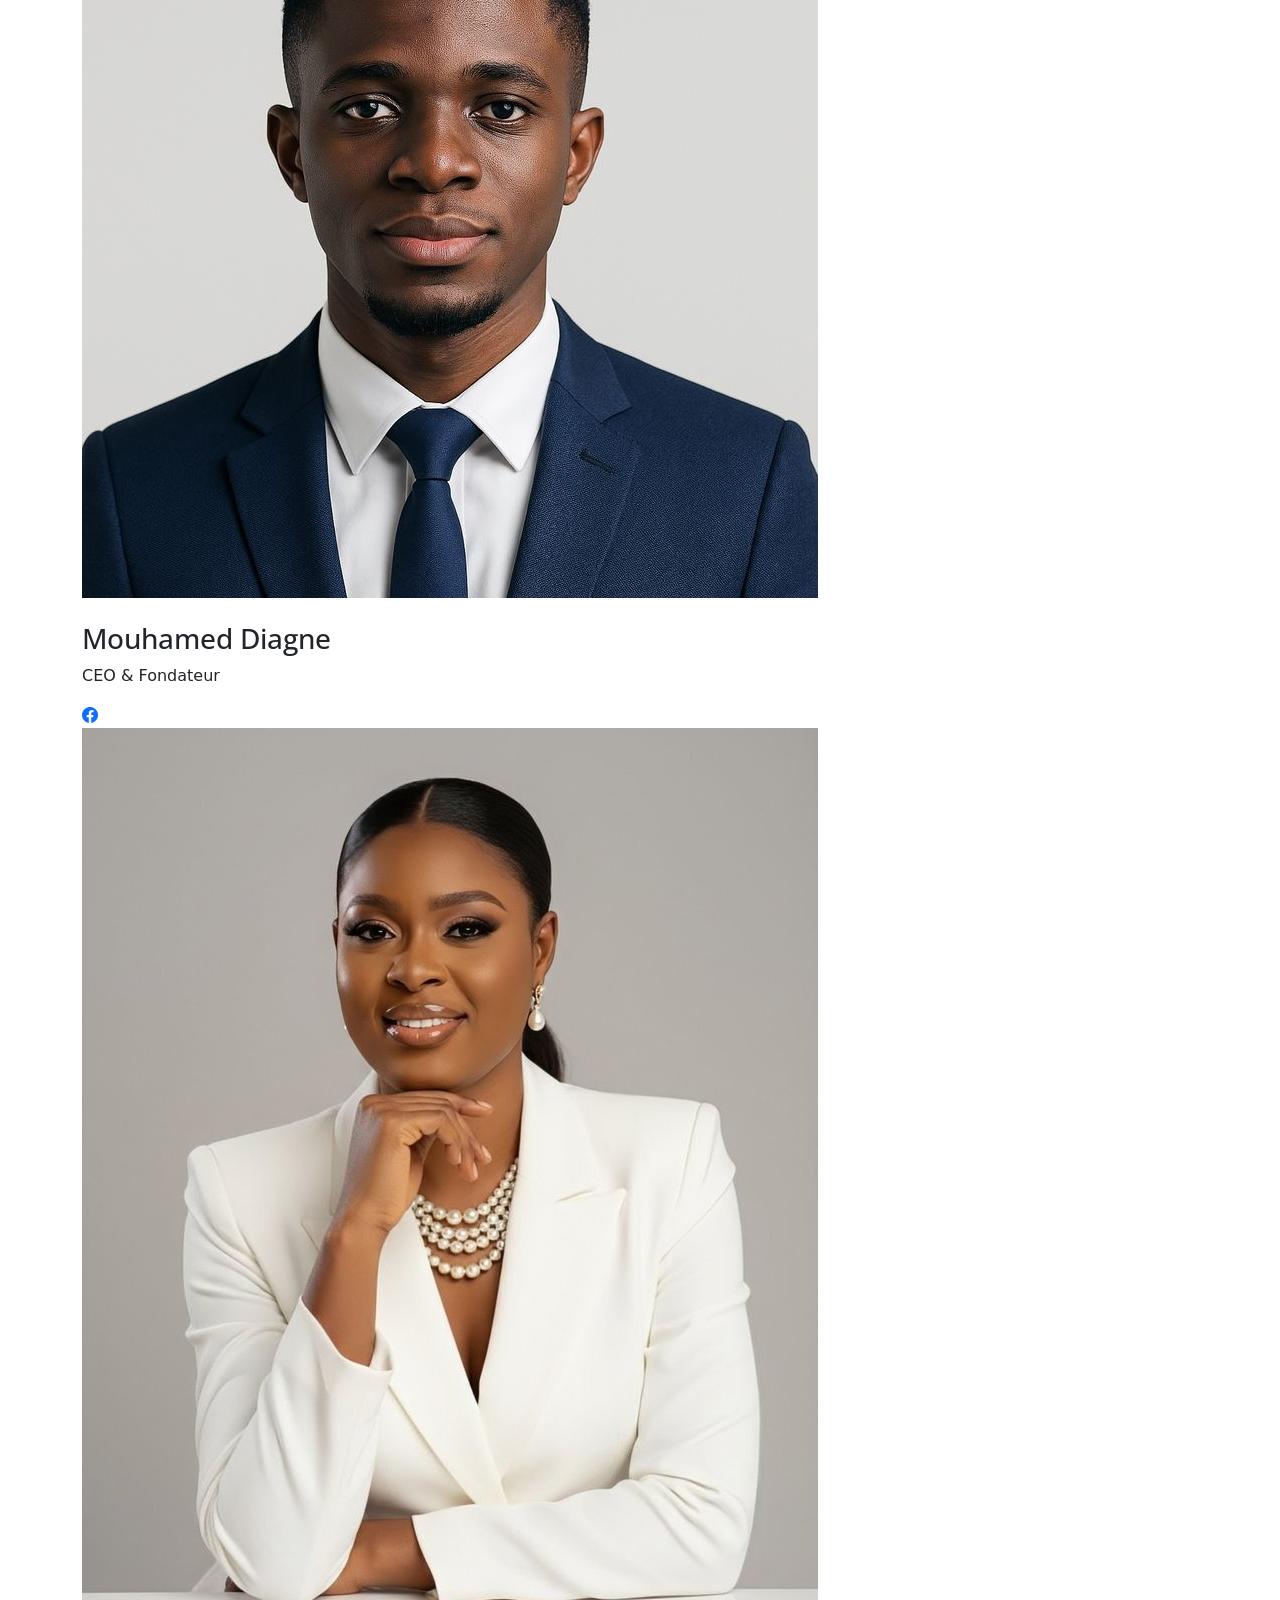
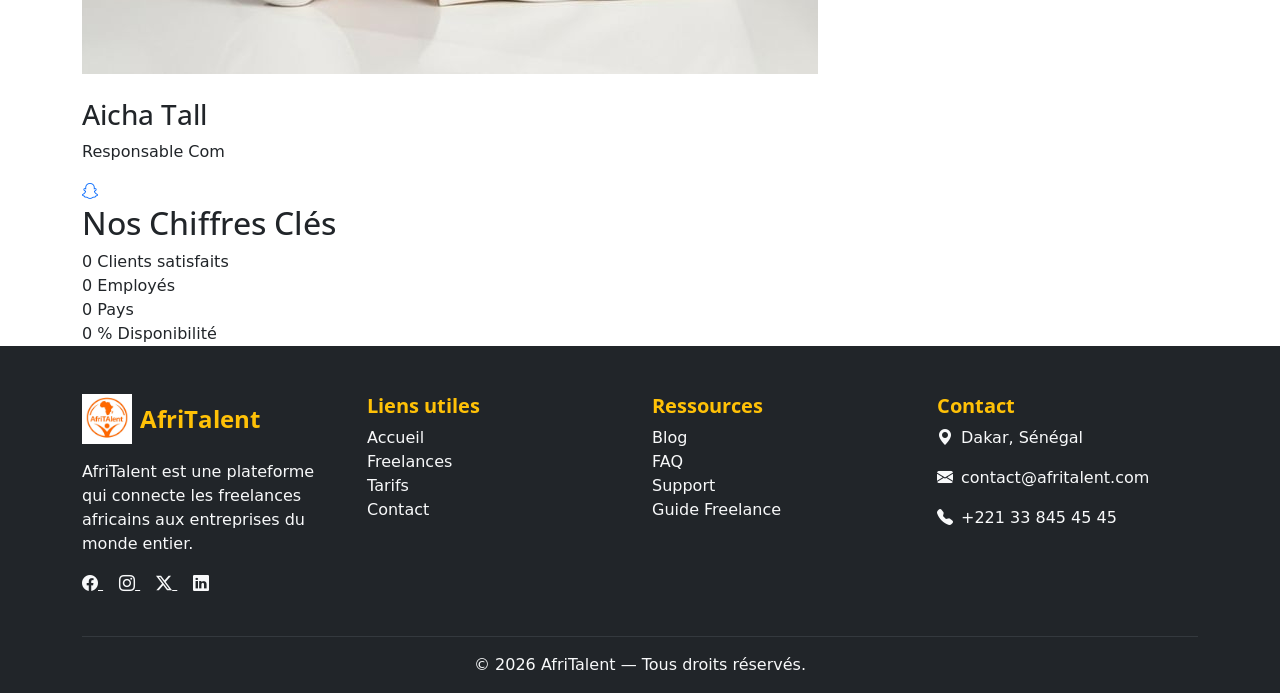
==== commit 934d3f4f: "CSS : Bento Grid, sections hero et catégories, effets hover" ====
--- a/about.html
+++ b/about.html
@@ -84,7 +84,7 @@
             <div class="grid V">
                 <!-- Valeur 1 -->
                 <div class="v1">
-                    <div class="text"><i class="bi bi-rocket launch icon"></i></div>
+                    <div class="text"><i class="bi bi-rocket"></i></div>
                     <h3>Innovation</h3>
                     <p class="P">Toujours une longueur d'avance pour créer le futur.</p>
                 </div>
@@ -103,7 +103,7 @@
                 </div>
                 <!-- Valeur 4 -->
                 <div class="v4">
-                    <div class="text"><i class="star-fill"></i></div>
+                    <div class="text"><i class="bi bi-star-fill"></i></div>
                     <h3>Excellence</h3>
                     <p class="P">La qualité dans chaque détail, sans compromis.</p>
                 </div>
@@ -119,28 +119,28 @@
             <h2 class="text E">L'équipe</h2>
             <div class="grid">
                 <!-- Membre 1 -->
-                <div class="text M">
+                <div class="text Member">
                     <img src="images/Jean.jpg" class="rounded-full w-24 h-24 mx-auto mb-4" alt="photo de jean">
                     <h3 >Jean Gomis</h3>
                     <p class="text-Member">CEO & Fondatrice</p>
                     <a href="https://instagram.com"><i class="bi bi-instagram"></i></a>
                 </div>
                             <!-- Membre 2 -->
-                <div class="text M">
+                <div class="text Member">
                     <img src="images/Marie.jpg" class="rounded-full w-24 h-24 mx-auto mb-4" alt="Marie Sall">
                     <h3>Marie Sall</h3>
                     <p class="text-Member">CTO (Tech)</p>
                     <a href="https://twitter.com"><i class="bi bi-twitter"></i></a>
                 </div>
                          <!-- Membre 3 -->
-                <div class="text M">
+                <div class="text Member">
                     <img src="images/Mouhamed.jpg" class="rounded-full w-24 h-24 mx-auto mb-4" alt="Mouhamed Diagne">
                     <h3>Mouhamed Diagne</h3>
-                    <p class="text-M">Directrice Produit</p>
+                    <p class="text-M">CEO & Fondateur</p>
                     <a href="https://facebook.com"><i class="bi bi-facebook"></i></a>
                 </div>
                          <!-- Membre 4 -->
-                <div class="text M">
+                <div class="text Member">
                     <img src="images/Aicha.jpg" class="rounded-full w-24 h-24 mx-auto mb-4" alt="Photo de AIcha">
                     <h3>Aicha Tall</h3>
                     <p class="text-M">Responsable Com</p>
@@ -179,71 +179,102 @@
             </div>
         </div>
     </section>
-                <!-- footer -->
-           <footer>
-        
-            <div class="container F">
                 
-                    <!-- colonne 1:AfriTalent -->
-                    <div class="col-md-3">
-                        <img src="images/logo.jpg" alt=""  height="50" width="50">
-                        <h3 class="fw-bold">AfriTalent</h3>
-                        <p>Plateforme qui valorise les talents africains et connecte les opportinuités.</p>
-
-                    </div>
-                    <!-- Colonne 2: les liens utiles -->
-                    <div>
-                        <h4>les liens utiles</h4>
-                        <ul>
-                            <li><a href="index.html">Accueil</a></li>
-                            <li><a href="about.html">A propos</a></li>
-                            <li> <a href="freelance.html">freelances</a></li>
-                            <li><a href="contact.html">contact</a></li>
-
-                        </ul>
-
-                    </div>
-                        <!-- colonnes 3: Ressources   -->
-                    <div>
-                        <h5>Ressources</h5>
-                        <p></p>
-                        <ul class="list-utile">
-                            <li><a href="tarifs.html">FAQ</a></li>
-                            <li><a href="contact.html">Aide</a></li>
-                            <li><a href="contact.html">Support</a></li>
-                            <li><a href="#">Téléchargement</a></li>
-
-                        </ul>
-
-                    </div>
-                        <!-- colonne 4: Contact -->
-                         <div>
-                            <h5>contact</h5>
-                            <p>Email : contact@afritalent.com</p>
-                            <p><i class="bi bi-phone icon"></i> Tél : +221 33 845 45 45</p>
-
-                         </div>
-                </div>
-                         <!-- Reseaux sociaux -->
-                          <div>
-                            <a href="https://instagram.com" class="text light me-3"> <i class="bi bi-instagram"> </i></a>
-                            <a href="https://twitter.com" class="text light me-3"><i class=" bi bi-twitter"></i></a>
-                            <a href="https://facebook.com" class="text light me-3"><i class=" bi bi-facebook"></i></a>
-                            <a href="https://snapchat.com" class="text light me-3"><i class="bi bi-snapchat"></i></a>
-
-                          </div>
-                          <!-- Ligne de copyright -->
-       
-        <div>
-            <p>& copy; <span id="year"></span> AfriTalent. Tous droits réservés.</p>
-        </div>
-
-                
+           <!-- FOOTER -->
+<footer class="bg-dark text-light pt-5 pb-3">
+  <div class="container">
+    <div class="row">
+
+      <!-- Colonne 1 -->
+      <div class="col-md-3 mb-4">
+        <div class="d-flex align-items-center mb-3">
+          <img src="images/logo.jpg" alt="Logo AfriTalent" width="50" class="me-2">
+          <h4 class="mb-0 text-warning">AfriTalent</h4>
+        </div>
+
+        <p>
+          AfriTalent est une plateforme qui connecte les freelances africains
+          aux entreprises du monde entier.
+        </p>
+
+        <!-- Réseaux sociaux -->
+        <div class="social-icons">
+          <a href="https://facebook.com" class="text-light me-3">
+            <i class="bi bi-facebook"></i>
+          </a>
+
+          <a href="https://instagram.com" class="text-light me-3">
+            <i class="bi bi-instagram"></i>
+          </a>
+
+          <a href="https://twitter.com" class="text-light me-3">
+            <i class="bi bi-twitter-x"></i>
+          </a>
+
+          <a href="https://linkedin.com" class="text-light">
+            <i class="bi bi-linkedin"></i>
+          </a>
+        </div>
+      </div>
+
+      <!-- Colonne 2 -->
+      <div class="col-md-3 mb-4">
+        <h5 class="text-warning">Liens utiles</h5>
+
+        <ul class="list-unstyled">
+          <li><a href="index.html" class="text-light text-decoration-none">Accueil</a></li>
+          <li><a href="freelance.html" class="text-light text-decoration-none">Freelances</a></li>
+          <li><a href="tarifs.html" class="text-light text-decoration-none">Tarifs</a></li>
+          <li><a href="contact.html" class="text-light text-decoration-none">Contact</a></li>
+        </ul>
+      </div>
+
+      <!-- Colonne 3 -->
+      <div class="col-md-3 mb-4">
+        <h5 class="text-warning">Ressources</h5>
+
+        <ul class="list-unstyled">
+          <li><a href="tarifs.html" class="text-light text-decoration-none">Blog</a></li>
+          <li><a href="tarifs.html" class="text-light text-decoration-none">FAQ</a></li>
+          <li><a href="contact.html" class="text-light text-decoration-none">Support</a></li>
+          <li><a href="freelance.html" class="text-light text-decoration-none">Guide Freelance</a></li>
+        </ul>
+      </div>
+
+      <!-- Colonne 4 -->
+      <div class="col-md-3 mb-4">
+        <h5 class="text-warning">Contact</h5>
+
+        <p><i class="bi bi-geo-alt-fill me-2"></i>Dakar, Sénégal</p>
+
+        <p><i class="bi bi-envelope-fill me-2"></i>contact@afritalent.com</p>
+
+        <p><i class="bi bi-telephone-fill me-2"></i>+221 33 845 45 45 </p>
+      </div>
+
+    </div>
+
+    <!-- Ligne séparation -->
+    <hr class="border-secondary">
+
+    <!-- Copyright -->
+    <div class="text-center">
+      <p class="mb-0">
+        © <span id="year"></span> AfriTalent — Tous droits réservés.
+      </p>
+    </div>
+  </div>
 </footer>
-            
-                        
+
+
+<!-- Script année dynamique -->
+<script>
+  document.getElementById("year").textContent =
+  new Date().getFullYear();
+</script>
     
-    <script src="https://cdn.jsdelivr.net/npm/bootstrap@5.3.8/dist/js/bootstrap.bundle.min.js"></script> 
+
+ <script src="https://cdn.jsdelivr.net/npm/bootstrap@5.3.8/dist/js/bootstrap.bundle.min.js"></script> 
     <script src="js/main.js"></script>
 </body>
 </html>
--- a/css/style.css
+++ b/css/style.css
@@ -1,4 +1,4 @@
-@import url('googleapis.com');
+@import url('https://fonts.googleapis.com/css2?family=Open+Sans:wght@400;700;800&family=Oswald:wght@400;500;700&display=swap');
 
         /* +6 variables */
 :root {
@@ -10,7 +10,7 @@
     --text-muted: #687182;
     /* Police */
   --font-headings:'Open sans',sans-serif;
-  --font-body:'Oswald';
+  --font-body:'Oswald'sans-serif;
     /* Espacement */
 --spacing-section:80px;
 --border-raduis-sm:8px;
@@ -18,7 +18,7 @@
 
 }
                 /* Reset     */
-*,*::before,*::before {
+*,*::before,*::after {
  box-sizing:border-box;
  margin: 0;
  padding: 0;
@@ -88,12 +88,281 @@
     box-shadow:0 4px 12px rgba(13, 110, 253, 0.25);
     transform: translateY(-1px);
 }
-
-
-
-
-
-
-
-
-
+ 
+                /* SECTION HERO */
+#hero {
+  padding: 100px 0 50px 0;
+  background-color: var(--accent-color);
+  text-align: center;
+   background-image:url(https://media.istockphoto.com/id/2195941735/fr/photo/hall-dentr%C3%A9e-dimmeuble-de-bureaux-daffaires-flou-ou-vue-int%C3%A9rieure-floue-de-lh%C3%B4tel-vers.webp?a=1&b=1&s=612x612&w=0&k=20&c=U4il7U3_2M5AgAvijhhnJNVal7rWabNkK82_x4DsGv8=);
+  background-size: cover !important;
+  background-position: center !important;
+  background-repeat: no-repeat !important;
+}
+#hero h1 {
+  font-family: var(--font-headings);
+  font-size: 3rem;
+  font-weight:800;
+  color: var(--accent-color);
+  margin-top: 15px;
+}
+#hero h1 + p {
+  font-family: var(--font-body);
+  font-size: 1.25rem;
+  color: var(--primary-dark);
+  margin-bottom: 30px;
+}
+#hero .btn-light {
+  font-family:var(--font-body);
+  font-weight:600 ;
+  padding: 12px 26px;
+  margin:5px 10px;
+  border-radius:var(--border-radius-sm);
+  text-decoration: none;
+  display: inline-block;
+  transition: transform 0.2s ease;
+}
+      /* Bouton1 */
+#hero .btn-light:first-of-type {
+  background-color: var(--primary-color);
+  color: white !important;
+}
+#hero .btn-light:first-of-type:hover {
+  background-color: var(--primary-dark);
+  transform: translateY(-2px);   
+}
+    /* BOUTON2 */
+#hero .btn-light:last-of-type {
+  background-color: transparent;
+  color:var(--accent-color) !important;
+  border: 2px solid var(--accent-color);
+}
+#hero .btn-light:last-of-type:hover {
+  background-color: var(--accent-color);
+  color: white !important;
+  transform: translateY(-2px);
+}
+#hero .stats {
+  padding-top: 30px;
+  margin-top: 40px;
+  display: flex;
+  justify-content: center;
+  gap: 40px;
+  flex-wrap: wrap;
+}
+#hero .stats > div {
+  font-family: var(--font-body);
+  font-size: 0.9rem;
+  color: var(--text-muted);
+  text-transform:uppercase ;
+}
+#hero .counter {
+  display: block;
+  font-family: var(--font-headings);
+  font-size: 2.5rem;
+  font-weight: 800;
+  color: var(--primary-color);
+}
+        /* BENTO GRID ET SERVICES */
+.grid.bento > .grid {
+  display: grid;
+  grid-template-columns: repeat(3, 1fr);
+  gap: 20px;
+  padding: 30px 0;
+}
+  /* STYLE POUR TOUTES LES CARTES */
+.grid.bento > .grid > div {
+  background: var(--accent-color);
+  padding: 25px;
+  border-radius: var(--border-radius-lg);
+  border: 1px solid rgba(0, 0, 0, 0.05);
+  transition: transform 0.2s ease,box-shadow0.2s ease;
+}
+        /* ASYMETRIE */
+.grid.bento > .grid > div:nth-child(1){grid-row: span 2 ; }
+.grid.bento > .grid > div:nth-child(4){grid-column: span 2 ; }
+    /* EFFET HOVER SUR LE BENTO */
+.grid.bento > .grid > div:hover {
+  transform: translateY(-4px);
+  box-shadow: 0 10px 20px rgba(0, 0, 0, 0.05);
+}
+    /* STYLE DES ICONS ET TEXTE */
+.grid.bento .icon i { color: var(--primary-color); font-size: 1.3rem; }
+.grid.bento h3 { color: var(--primary-color); margin: 10px 0; }
+.grid.bento p { font-size: 0.95rem; color: var(--bg-light); }
+
+        /* CATEGORIES DE SERVICES */
+.services {
+  background-color: var(--bg-light); 
+  padding: 60px 0;
+}
+
+/* Grille aligner vos 6 cartes proprement */
+.services > div:last-of-type {
+  display: grid;
+  grid-template-columns: repeat(auto-fit, minmax(280px, 1fr)); 
+  gap: 20px; /
+  margin-top: 30px;
+}
+
+/* 2. Style de base de chaque Carte de Service */
+.services > div:last-of-type > div {
+  background-color: white;
+  padding: 25px;
+  border-radius: var(--border-radius-sm); 
+  border-left: 4px solid var(--accent-color);
+  box-shadow: 0 2px 5px rgba(0, 0, 0, 0.02);  
+  
+  /*  effets du survol */
+  transition: transform 0.2s ease, box-shadow 0.2s ease, border-color 0.2s ease;
+}
+/* 3. LES 3 EFFETS HOVER (Transformation, Ombre, Couleur) */
+.services > div:last-of-type > div:hover {
+  transform: scale(1.03);                  
+  box-shadow: 0 10px 20px rgba(0, 0, 0, 0.06); 
+  border-left-color: var(--primary-color); 
+}
+
+/* 4. Style du titre et de l'icône  */
+.services .Service {
+  font-family: var(--font-headings);
+  font-size: 1.2rem;
+  font-weight: 700;
+  color: var(--accent-color); 
+  display: flex;
+  justify-content: space-between; 
+  align-items: center;
+  margin-bottom: 5px;
+}
+
+/* Style de l'icône à l'intérieur du titre */
+.services .Service i {
+  color: var(--primary-color); 
+  font-size: 1.3rem
+}
+/* 5. Style du texte en dessous */
+.services div > p {
+  font-family: var(--font-body);
+  font-size: 0.9rem;
+  color: var(--text-muted); 
+  margin: 0;
+}
+      /* CAROUSEL TEMOIGNAGE */
+.temoignage {
+  padding: 50px 0;
+  background-color: var(--bg-light);
+}
+    /* LARGEUR DU CAROUSEL */
+.temoignage .carousel {
+  max-width: 800px;
+  margin: 0 auto;
+  border-radius: var(--border-radius-lg);
+  overflow: hidden;
+  box-shadow: 0 10px 25px rgba(0, 0, 0, 0.05);
+}
+      /* Cadrage pour les photos */
+.temoignage .carousel-item img {
+  height: 400px;
+  object-fit: cover;
+  filter: brightness(0.5);
+}
+    /* STYLE DU TEXTE */
+.temoignage .carousel-caption {
+  display: block !important;
+  border-radius: var(--border-raduis-sm);
+  padding: 20px;
+  bottom: 30px;
+  width: 85%;
+  margin: 0 auto;
+}
+      /* STYLE DE LA CITATION */
+.temoignage .carousel-caption p:first-of-type {
+  font-family: var(--font-body);
+  font-size: 1.05rem;
+  font-style: italic;
+  color: white;
+  margin-bottom: 10px;
+}
+        /* H5 */
+.temoignage .carousel-caption h5 {
+  font-family: var(--font-body);
+  font-size: 1.25rem;
+  color: white;
+  margin-bottom: 5px;
+}
+        /* La COULEUR DES ICONS */
+.temoignage .carousel-caption h5 i {
+  color: #ffc107 !important;
+  margin-left: 2px;
+}
+      /* PARAGRAPGHE ROLE */
+.temoignage .carousel-caption p:last-of-type {
+  font-family: var(--font-body);
+  font-size: 0.85rem;
+  color: var(--primary-color);
+  font-weight: 600;
+  text-transform: uppercase;
+  letter-spacing: 0.5px;
+}
+ 
+          /* CTA */
+section.CTA.text {
+  padding: 60px 20px;
+  background: var(--accent-color); 
+  text-align: center;
+}
+section.CTA.text h2 {
+  font-family: var(--font-headings);
+  font-size: 2.2rem;
+  color: white;
+  margin-bottom: 10px;
+}
+section.CTA.text p {
+  font-family: var(--font-body);
+  color: var(--text-muted);
+  margin-bottom: 25px;
+}
+section.CTA.text a {
+  font-family: var(--font-body);
+  background-color: var(--primary-color); 
+  color: white !important;
+  padding: 12px 32px;
+  border-radius: 50px; 
+  text-decoration: none;
+  font-weight: 600;
+  display: inline-block;
+}
+section.CTA.text a:hover {
+  background-color: var(--text-muted);
+}
+
+              /* FOOTER */
+footer {
+  background-color: var(--accent-color) !important ;
+  color: #0b1a30 !important;
+  font-family: var(--font-body);
+}
+footer h4, footer h5 {
+  font-family: var(--font-headings);
+  color: var(--primary-color) ;
+  font-weight: 700;
+}
+footer img {
+  border-radius: var(--border-radius-sm);
+  object-fit: cover;
+}
+footer a, footer p {
+  transition: var(--primary-color) 0.2s ease ;
+ 
+  
+}
+      /* EFFET DE SURVOLS */
+footer a:hover, footer .social-icons a:hover {
+  color: var(--primary-color) !important;
+  
+}
+footer hr {
+  border-color: var(--primary-color) !important;
+}
+
+
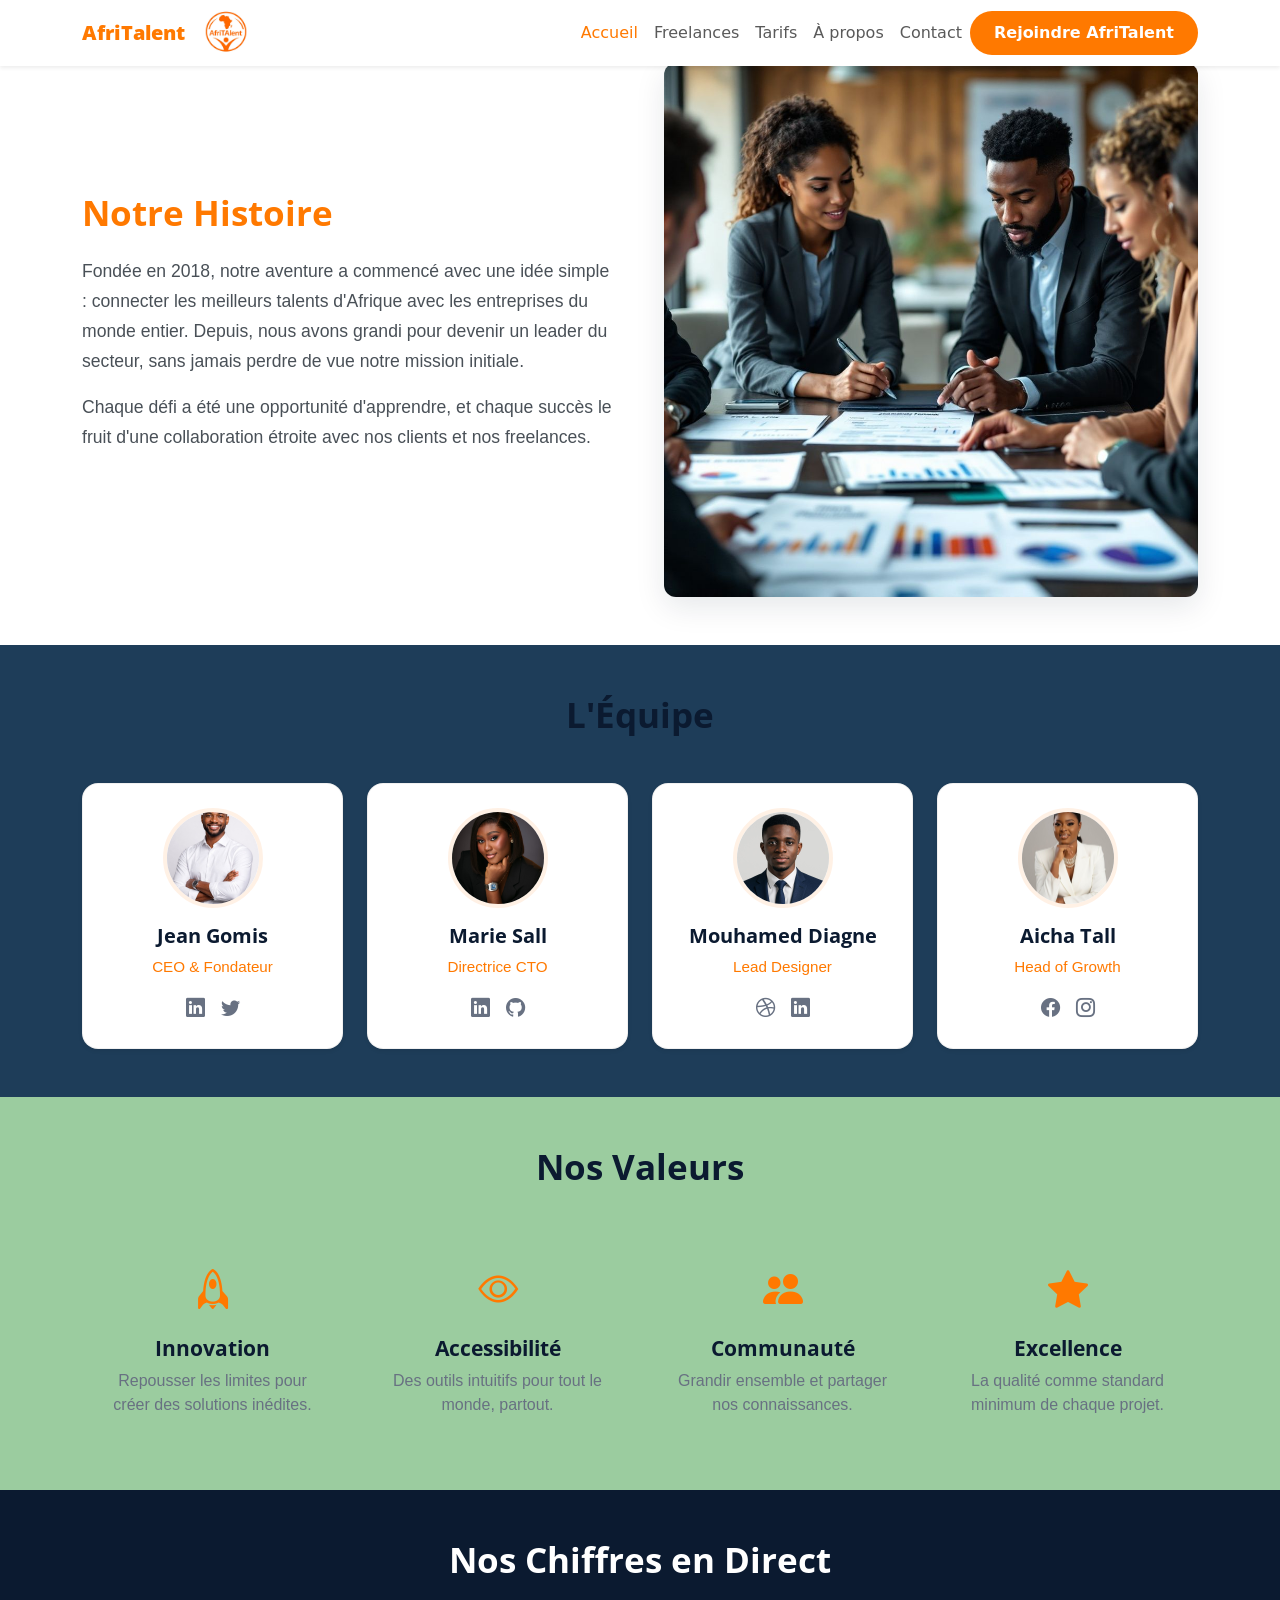
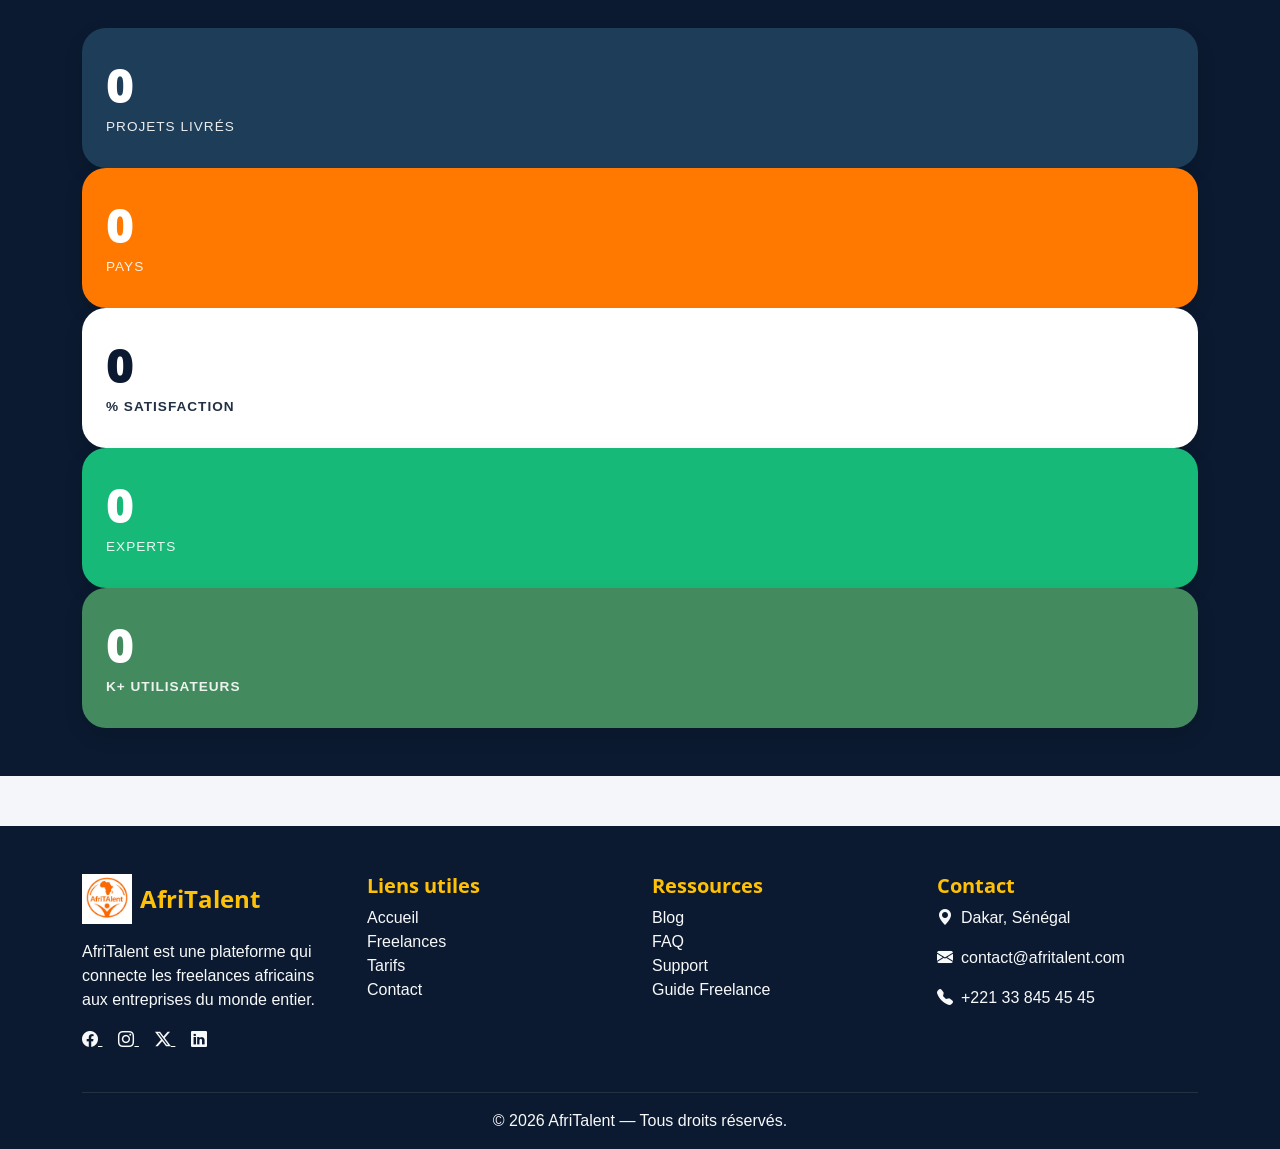
==== commit 3402cc10: "CSS : responsive design mobile et tablette, media queries" ====
--- a/about.html
+++ b/about.html
@@ -57,131 +57,190 @@
 
   </div>
 </nav>
+
+            <!-- Section Notre Histoire -->
+    <!-- Section Notre Histoire -->
+<section class="histoire-section py-5">
+  <div class="container">
+    <div class="row align-items-center g-5">
+        <div class="col-12 col-md-6">
+            <h2 class="histoire-title mb-4">Notre Histoire</h2>
+            <p class="histoire-text mb-3">
+                Fondée en 2018, notre aventure a commencé avec une idée simple : connecter les meilleurs talents d'Afrique avec les entreprises du monde entier. Depuis, nous avons grandi pour devenir un leader du secteur, sans jamais perdre de vue notre mission initiale.
+            </p>
+            <p class="histoire-text">
+                Chaque défi a été une opportunité d'apprendre, et chaque succès le fruit d'une collaboration étroite avec nos clients et nos freelances.
+            </p>
+        </div>
+        <div class="col-12 col-md-6">
+            <div class="histoire-img-container">
+                <img src="images/image-histoire.jpg" alt="Image d'Equipe AfriTalent" class="img-fluid rounded-3 shadow">
+            </div>
+        </div>
+
+    </div>
+  </div>
+</section>
+
+
+  <!-- Section L'équipe -->
+<section class="team-section py-5">
+    <div class="container">
+        <h2 class="text-center team-main-title mb-5">L'Équipe</h2>
+        
+        <!-- row + g-4 configure l'espacement automatique entre vos cartes de membres -->
+        <div class="row g-4 justify-content-center">
             
-            <!-- Section Notre Histoire -->
-    <section>
-        <div>
-            <div>
-                <h1>Notre Histoire</h1>
-                <p>
-                    Fondée en 2018, notre aventure a commencé dans un petit garage avec une idée simple : rendre la technologie plus humaine. Depuis, nous avons grandi pour devenir un leader du secteur, sans jamais perdre de vue notre mission initiale.
-                </p>
-                <p>
-                    Chaque défi a été une opportunité d'apprendre, et chaque succès le fruit d'une collaboration étroite avec nos clients.
-                </p>
-            </div>
-            <div class="img">
-                <img src="images/image-histoire.jpg" alt="image d'Equipe">
-        </div>
-        </div>
-
-    </section>
+            <!-- Membre 1 (1 col sur mobile, 2 cols sur tablette, 4 cols sur PC) -->
+            <div class="col-12 col-md-6 col-lg-3">
+                <div class="card h-100 team-card text-center p-4 shadow-sm">
+                    <img src="images/Jean.jpg" class="team-avatar mx-auto mb-3" alt="Jean Gomis">
+                    <h3 class="team-name">Jean Gomis</h3>
+                    <p class="team-role mb-3">CEO & Fondateur</p>
+                    <div class="team-socials d-flex justify-content-center gap-3">
+                        <a href="https://linkedin.com" target="_blank"><i class="bi bi-linkedin"></i></a>
+                        <a href="https://twitter.com" target="_blank"><i class="bi bi-twitter"></i></a>
+                    </div>
+                </div>
+            </div>
+
+            <!-- Membre 2 -->
+            <div class="col-12 col-md-6 col-lg-3">
+                <div class="card h-100 team-card text-center p-4 shadow-sm">
+                    <img src="images/Marie.jpg" class="team-avatar mx-auto mb-3" alt="Marie Sall">
+                    <h3 class="team-name">Marie Sall</h3>
+                    <p class="team-role mb-3">Directrice CTO</p>
+                    <div class="team-socials d-flex justify-content-center gap-3">
+                        <a href="https://linkedin.com" target="_blank"><i class="bi bi-linkedin"></i></a>
+                        <a href="https://github.com" target="_blank"><i class="bi bi-github"></i></a>
+                    </div>
+                </div>
+            </div>
+
+            <!-- Membre 3 -->
+            <div class="col-12 col-md-6 col-lg-3">
+                <div class="card h-100 team-card text-center p-4 shadow-sm">
+                    <img src="images/Mouhamed.jpg" class="team-avatar mx-auto mb-3" alt="Mouhamed Diagne">
+                    <h3 class="team-name">Mouhamed Diagne</h3>
+                    <p class="team-role mb-3">Lead Designer</p>
+                    <div class="team-socials d-flex justify-content-center gap-3">
+                        <a href="https://dribbble.com" target="_blank"><i class="bi bi-dribbble"></i></a>
+                        <a href="https://linkedin.com" target="_blank"><i class="bi bi-linkedin"></i></a>
+                    </div>
+                </div>
+            </div>
+
+            <!-- Membre 4 -->
+            <div class="col-12 col-md-6 col-lg-3">
+                <div class="card h-100 team-card text-center p-4 shadow-sm">
+                    <img src="images/Aicha.jpg" class="team-avatar mx-auto mb-3" alt="Aicha Tall">
+                    <h3 class="team-name">Aicha Tall</h3>
+                    <p class="team-role mb-3">Head of Growth</p>
+                    <div class="team-socials d-flex justify-content-center gap-3">
+                        <a href="https://facebook.com" target="_blank"><i class="bi bi-facebook"></i></a>
+                        <a href="https://instagram.com" target="_blank"><i class="bi bi-instagram"></i></a>
+                    </div>
+                </div>
+            </div>
+
+        </div>
+    </div>
+</section>
+
+
+    <!-- Section Nos Valeurs -->
+<section class="valeurs-section py-5">
+  <div class="container">
+    <h2 class="text-center valeurs-main-title mb-5">Nos Valeurs</h2>
     
-                     <!-- Section : Nos Valeurs -->
-    <section class="py-16 bg-gray-100">
-        <div class="container mx-auto px-6">
-            <h2 class="text-V">Nos Valeurs</h2>
-            <div class="grid V">
-                <!-- Valeur 1 -->
-                <div class="v1">
-                    <div class="text"><i class="bi bi-rocket"></i></div>
-                    <h3>Innovation</h3>
-                    <p class="P">Toujours une longueur d'avance pour créer le futur.</p>
-                </div>
-                <!-- Valeur 2 -->
-                <div class="v2">
-                    <div class="text"><i class="bi bi-eye"></i></div>
-                    <h3>Accessibilité</h3>
-                    <p class="P">La technologie au service de tous, sans barrière.</p>
-                </div>
-
-                <!-- Valeur 3 -->
-                <div class="v3">
-                    <div class="text"><i class="bi bi-people-fill"></i></div>
-                    <h3>Communauté</h3>
-                    <p class="P">Grandir ensemble et soutenir notre écosystème.</p>
-                </div>
-                <!-- Valeur 4 -->
-                <div class="v4">
-                    <div class="text"><i class="bi bi-star-fill"></i></div>
-                    <h3>Excellence</h3>
-                    <p class="P">La qualité dans chaque détail, sans compromis.</p>
-                </div>
-            </div>
-        </div>
-    </section>
-                 
-                
-         <!-- Section L'équipe -->
+    <!-- row + g-4 crée l'alignement responsive et l'espace entre les cartes -->
+    <div class="row g-4 justify-content-center">
+        
+        <!-- Valeur 1 (1 col mobile, 2 cols tablette, 4 cols PC) -->
+        <div class="col-12 col-md-6 col-xl-3">
+            <div class="valeur-card text-center p-4">
+                <div class="valeur-icon mb-3"><i class="bi bi-rocket"></i></div>
+                <h3 class="valeur-title mb-2">Innovation</h3>
+                <p class="valeur-text mb-0">Repousser les limites pour créer des solutions inédites.</p>
+            </div>
+        </div>
+
+        <!-- Valeur 2 -->
+        <div class="col-12 col-md-6 col-xl-3">
+            <div class="valeur-card text-center p-4">
+                <div class="valeur-icon mb-3"><i class="bi bi-eye"></i></div>
+                <h3 class="valeur-title mb-2">Accessibilité</h3>
+                <p class="valeur-text mb-0">Des outils intuitifs pour tout le monde, partout.</p>
+            </div>
+        </div>
+
+        <!-- Valeur 3 -->
+        <div class="col-12 col-md-6 col-xl-3">
+            <div class="valeur-card text-center p-4">
+                <div class="valeur-icon mb-3"><i class="bi bi-people-fill"></i></div>
+                <h3 class="valeur-title mb-2">Communauté</h3>
+                <p class="valeur-text mb-0">Grandir ensemble et partager nos connaissances.</p>
+            </div>
+        </div>
+
+        <!-- Valeur 4 -->
+        <div class="col-12 col-md-6 col-xl-3">
+            <div class="valeur-card text-center p-4">
+                <div class="valeur-icon mb-3"><i class="bi bi-star-fill"></i></div>
+                <h3 class="valeur-title mb-2">Excellence</h3>
+                <p class="valeur-text mb-0">La qualité comme standard minimum de chaque projet.</p>
+            </div>
+        </div>
+
+    </div>
+  </div>
+</section>
+
+             <!-- Section Chiffres Clés -->
+<section class="stats-bento-section py-5">
+  <div class="container">
+    <h2 class="text-center bento-main-title mb-5">Nos Chiffres en Direct</h2>
     
-        <section class="py-16 bg-white">
-        <div class="container mx-auto px-6">
-            <h2 class="text E">L'équipe</h2>
-            <div class="grid">
-                <!-- Membre 1 -->
-                <div class="text Member">
-                    <img src="images/Jean.jpg" class="rounded-full w-24 h-24 mx-auto mb-4" alt="photo de jean">
-                    <h3 >Jean Gomis</h3>
-                    <p class="text-Member">CEO & Fondatrice</p>
-                    <a href="https://instagram.com"><i class="bi bi-instagram"></i></a>
-                </div>
-                            <!-- Membre 2 -->
-                <div class="text Member">
-                    <img src="images/Marie.jpg" class="rounded-full w-24 h-24 mx-auto mb-4" alt="Marie Sall">
-                    <h3>Marie Sall</h3>
-                    <p class="text-Member">CTO (Tech)</p>
-                    <a href="https://twitter.com"><i class="bi bi-twitter"></i></a>
-                </div>
-                         <!-- Membre 3 -->
-                <div class="text Member">
-                    <img src="images/Mouhamed.jpg" class="rounded-full w-24 h-24 mx-auto mb-4" alt="Mouhamed Diagne">
-                    <h3>Mouhamed Diagne</h3>
-                    <p class="text-M">CEO & Fondateur</p>
-                    <a href="https://facebook.com"><i class="bi bi-facebook"></i></a>
-                </div>
-                         <!-- Membre 4 -->
-                <div class="text Member">
-                    <img src="images/Aicha.jpg" class="rounded-full w-24 h-24 mx-auto mb-4" alt="Photo de AIcha">
-                    <h3>Aicha Tall</h3>
-                    <p class="text-M">Responsable Com</p>
-                    <a href="https://snapchat.com" ><i class="bi bi-snapchat"></i></a>
-                </div>
-            </div>
-        </div>
-    </section>
+    <!-- Conteneur Bento -->
+    <div class="bento-container-grid">
+        
+        <!-- Bloc 1 (Projets) -->
+        <div class="bento-item item-projets text-white p-4 d-flex flex-column justify-content-center">
+            <span class="stat-counter" data-target="150">0</span>
+            <span class="bento-label">Projets Livrés</span>
+        </div>
+        
+        <!-- Bloc 2 (Pays) -->
+        <div class="bento-item item-pays text-white p-4 d-flex flex-column justify-content-center">
+            <span class="stat-counter" data-target="12">0</span>
+            <span class="bento-label">Pays</span>
+        </div>
+        
+        <!-- Bloc 3 (Satisfaction - Blanc) -->
+        <div class="bento-item item-satisfaction bg-white p-4 d-flex flex-column justify-content-center">
+            <span class="stat-counter text-dark-bento" data-target="98">0</span>
+            <span class="bento-label text-dark-bento fw-bold">% Satisfaction</span>
+        </div>
+        
+        <!-- Bloc 4 (Experts) -->
+        <div class="bento-item item-experts text-white p-4 d-flex flex-column justify-content-center">
+            <span class="stat-counter" data-target="24">0</span>
+            <span class="bento-label">Experts</span>
+        </div>
+        
+        <!-- Bloc 5 (Utilisateurs) -->
+        <div class="bento-item item-users text-white p-4 d-flex flex-column justify-content-center">
+            <span class="stat-counter" data-target="500">0</span>
+            <span class="bento-label fw-bold">K+ Utilisateurs</span>
+        </div>
+
+    </div>
+  </div>
+</section>
+
             
-         <!-- Section Chiffres Clés (Bento Grid) -->
-     <section class="py-16 bg-gray-100">
-        <div class="container mx-auto px-6">
-            <h2>Nos Chiffres Clés</h2>
-            
-            <div class="grid c">
-                <!-- Item 1 -->
-                <div class="bento">
-                    <span  data-count="1500">0</span>
-                    <span>Clients satisfaits</span>
-                </div>
-                <!-- Item 2 -->
-                <div class="bento">
-                    <span data-count="50">0</span>
-                    <span>Employés</span>
-                </div>
-                <!-- Item 3 -->
-                <div class="bento">
-                    <span data-count="12">0</span>
-                    <span>Pays</span>
-                </div>
-                <!-- Item 4 -->
-                <div class="bento">
-                    <span data-count="99">0</span>
-                    <span>% Disponibilité</span>
-                </div>
-            </div>
-        </div>
-    </section>
-                
-           <!-- FOOTER -->
-<footer class="bg-dark text-light pt-5 pb-3">
+         <!-- FOOTER -->
+<footer class="text-light pt-5 pb-3">
   <div class="container">
     <div class="row">
 
--- a/css/style.css
+++ b/css/style.css
@@ -10,7 +10,7 @@
     --text-muted: #687182;
     /* Police */
   --font-headings:'Open sans',sans-serif;
-  --font-body:'Oswald'sans-serif;
+  --font-body:'Oswald',sans-serif;
     /* Espacement */
 --spacing-section:80px;
 --border-raduis-sm:8px;
@@ -38,7 +38,7 @@
      font-weight:700 ;
 }
         /* Barre de navigation */
-#mainNavbar {
+#mainNavbar { 
     background-color:white;
     backdrop-filter: blur(8px);
     transition:all 0.3s ease;
@@ -52,7 +52,7 @@
 .navbar-brand {
     font-family: var(--font-headings);
     font-weight: 800;
-    color: var(--primary-color) !important;
+    color: var(--primary-color) !important;  
     font-size: 1.5rem;
 }
         /* image */
@@ -92,24 +92,25 @@
                 /* SECTION HERO */
 #hero {
   padding: 100px 0 50px 0;
-  background-color: var(--accent-color);
+  background-color: var(--accent-color);  
   text-align: center;
-   background-image:url(https://media.istockphoto.com/id/2195941735/fr/photo/hall-dentr%C3%A9e-dimmeuble-de-bureaux-daffaires-flou-ou-vue-int%C3%A9rieure-floue-de-lh%C3%B4tel-vers.webp?a=1&b=1&s=612x612&w=0&k=20&c=U4il7U3_2M5AgAvijhhnJNVal7rWabNkK82_x4DsGv8=);
+  background-image:linear-gradient(rgba(0, 0, 0, 0.6), rgba(0, 0, 0, 0.6)), url(https://images.unsplash.com/photo-1625838144804-300f3907c110?w=500&auto=format&fit=crop&q=60&ixlib=rb-4.1.0&ixid=M3wxMjA3fDB8MHxzZWFyY2h8MTA1fHxJTUFHRSUyMFVOJTIwUEVVJTIwRkxPVUUlMjBwb3VyJTIwZm9uZCUyMGFwcGxpY2F0aW9uJTIwcXVpJTIwbW9udHJlJTIwdW4lMjBkZXZlbG9wcGV1cnxlbnwwfHwwfHx8MA%3D%3D);
   background-size: cover !important;
   background-position: center !important;
   background-repeat: no-repeat !important;
+  
 }
 #hero h1 {
   font-family: var(--font-headings);
   font-size: 3rem;
   font-weight:800;
-  color: var(--accent-color);
+  color: var(--primary-color);
   margin-top: 15px;
 }
 #hero h1 + p {
   font-family: var(--font-body);
   font-size: 1.25rem;
-  color: var(--primary-dark);
+  color: var(--text-dark);
   margin-bottom: 30px;
 }
 #hero .btn-light {
@@ -134,9 +135,11 @@
     /* BOUTON2 */
 #hero .btn-light:last-of-type {
   background-color: transparent;
-  color:var(--accent-color) !important;
+  color:var(--text-dark) !important;
   border: 2px solid var(--accent-color);
 }
+
+  
 #hero .btn-light:last-of-type:hover {
   background-color: var(--accent-color);
   color: white !important;
@@ -163,7 +166,12 @@
   font-weight: 800;
   color: var(--primary-color);
 }
-        /* BENTO GRID ET SERVICES */
+
+      /* BENTO GRID ET SERVICES */
+.text {
+  text-align: center;
+}
+
 .grid.bento > .grid {
   display: grid;
   grid-template-columns: repeat(3, 1fr);
@@ -192,69 +200,70 @@
 .grid.bento p { font-size: 0.95rem; color: var(--bg-light); }
 
         /* CATEGORIES DE SERVICES */
+
 .services {
-  background-color: var(--bg-light); 
+  background-color: var(--primary-color);
   padding: 60px 0;
 }
 
-/* Grille aligner vos 6 cartes proprement */
-.services > div:last-of-type {
-  display: grid;
-  grid-template-columns: repeat(auto-fit, minmax(280px, 1fr)); 
-  gap: 20px; /
-  margin-top: 30px;
-}
-
-/* 2. Style de base de chaque Carte de Service */
-.services > div:last-of-type > div {
-  background-color: white;
-  padding: 25px;
-  border-radius: var(--border-radius-sm); 
-  border-left: 4px solid var(--accent-color);
-  box-shadow: 0 2px 5px rgba(0, 0, 0, 0.02);  
-  
-  /*  effets du survol */
-  transition: transform 0.2s ease, box-shadow 0.2s ease, border-color 0.2s ease;
-}
-/* 3. LES 3 EFFETS HOVER (Transformation, Ombre, Couleur) */
-.services > div:last-of-type > div:hover {
-  transform: scale(1.03);                  
-  box-shadow: 0 10px 20px rgba(0, 0, 0, 0.06); 
-  border-left-color: var(--primary-color); 
-}
-
-/* 4. Style du titre et de l'icône  */
-.services .Service {
+/* Style des cartes  */
+.services .border-start {
+  background-color: #ffffff !important;
+  border-left-color: var(--accent-color) !important; 
+  border-radius: var(--border-radius-sm);
+  transition: transform 0.3s ease, box-shadow 0.3s ease, border-left-color 0.3s ease;
+}
+
+/* Style du titre de la catégorie  */
+.services .border-start > div:first-of-type {
   font-family: var(--font-headings);
   font-size: 1.2rem;
   font-weight: 700;
-  color: var(--accent-color); 
+  color: var(--accent-color);
+  margin-bottom: 8px;
   display: flex;
-  justify-content: space-between; 
+  justify-content: space-between;
   align-items: center;
-  margin-bottom: 5px;
-}
-
-/* Style de l'icône à l'intérieur du titre */
-.services .Service i {
-  color: var(--primary-color); 
-  font-size: 1.3rem
-}
-/* 5. Style du texte en dessous */
-.services div > p {
+}
+
+/* Style de l'icône Bootstrap */
+.services .border-start i {
+  color: var(--primary-color);
+  font-size: 1.3rem;
+  transition: transform 0.3s ease;
+}
+
+/* Style du texte du nombre de freelances */
+.services .border-start p {
   font-family: var(--font-body);
   font-size: 0.9rem;
-  color: var(--text-muted); 
-  margin: 0;
-}
-      /* CAROUSEL TEMOIGNAGE */
+  color: var(--text-muted) !important;
+}
+
+
+   /* LES 3 EFFETS AU SURVOL EXIGÉS (HOVER) */
+  
+.services .border-start:hover {
+  transform: translateY(-5px); 
+  box-shadow: 0 12px 24px rgba(0, 0, 0, 0.08) !important;
+  border-left-color: var(--primary-color) !important; 
+}
+
+/*  animation de l'icône au survol de la carte */
+.services .border-start:hover i {
+  transform: scale(1.15);
+}
+            /* CAROUSEL TEMOIGNAGE */
 .temoignage {
   padding: 50px 0;
   background-color: var(--bg-light);
+  text-align: center;
+  margin-top: 50px;
+  margin-bottom: 50px;
 }
     /* LARGEUR DU CAROUSEL */
 .temoignage .carousel {
-  max-width: 800px;
+  max-width: 1000px;
   margin: 0 auto;
   border-radius: var(--border-radius-lg);
   overflow: hidden;
@@ -262,7 +271,7 @@
 }
       /* Cadrage pour les photos */
 .temoignage .carousel-item img {
-  height: 400px;
+  height: 600px;
   object-fit: cover;
   filter: brightness(0.5);
 }
@@ -288,7 +297,7 @@
   font-family: var(--font-body);
   font-size: 1.25rem;
   color: white;
-  margin-bottom: 5px;
+  margin-bottom: 10px;
 }
         /* La COULEUR DES ICONS */
 .temoignage .carousel-caption h5 i {
@@ -304,12 +313,13 @@
   text-transform: uppercase;
   letter-spacing: 0.5px;
 }
- 
-          /* CTA */
+
+ /* CTA */
 section.CTA.text {
   padding: 60px 20px;
   background: var(--accent-color); 
   text-align: center;
+  margin-bottom: 50px;
 }
 section.CTA.text h2 {
   font-family: var(--font-headings);
@@ -341,6 +351,7 @@
   background-color: var(--accent-color) !important ;
   color: #0b1a30 !important;
   font-family: var(--font-body);
+   margin-top: 50px;
 }
 footer h4, footer h5 {
   font-family: var(--font-headings);
@@ -365,4 +376,680 @@
   border-color: var(--primary-color) !important;
 }
 
-
+            /* PAGE FREELANCES */
+
+
+/*  boutons de filtre */
+.btn-group .btn-outline-primary {
+  color: var(--accent-color, #0b1a30);
+  border-color: var(--accent-color, #0b1a30);
+  font-family: var(--font-headings);
+  font-weight: 600;
+  transition: all 0.2s ease; 
+}
+
+/* Changement de couleur au passage de la souris (Hover) */
+.btn-group .btn-outline-primary:hover {
+  background-color: var(--primary-color, #ff7900) !important;
+  border-color: var(--primary-color, #ff7900) !important;
+  color: #ffffff !important; 
+}
+
+/* Couleur du bouton qui reste actif/sélectionné */
+.btn-group .btn-outline-primary.active {
+  background-color: var(--primary-color, #ff7900) !important;
+  border-color: var(--primary-color, #ff7900) !important;
+  color: #ffffff !important;
+}
+
+/* GRILLE DES PROFILS FREELANCES */
+.profile-card {
+    background-color: #e2e7e1  !important;
+    border: 1px solid rgba(0, 0, 0, 0.08);
+    border-radius: var(--border-radius-lg, 12px);
+    overflow: hidden;
+    transition: transform 0.3s ease, box-shadow 0.3s ease;
+}  
+
+/*  images de profil */
+ .profile-card .card-img-top {
+    height: 360px; 
+    object-fit: cover; 
+    border-bottom: 1px solid rgba(0, 0, 0, 0.05);
+} 
+
+/* 3. Typographie à l'intérieur des cartes */
+ .profile-card .card-body {
+    padding: 1.5rem;
+} 
+
+ .profile-card h5 {
+    color: var(--accent-color, #0b1a30);
+    font-family: var(--font-headings);
+    font-size: 1.25rem;
+    margin-bottom: 0.25rem;
+} 
+
+ .profile-card .card-subtitle {
+    color: var(--primary-color, #ff7900) !important;
+    font-weight: 600;
+    font-size: 0.95rem;
+    margin-bottom: 0.75rem;
+} 
+
+ .profile-card .card-text {
+    font-family: var(--font-body);
+    font-size: 0.9rem;
+    color: #495057;
+} 
+
+/* 4. Style des étoiles et tarifs */
+.profile-card .star i {
+    color: #ffc107;
+    margin-right: 2px;
+}
+
+.profile-card .fw-bold {
+    color: var(--accent-color, #0b1a30);
+    font-size: 1.1rem;
+    margin-top: 1rem;
+}
+
+/* 5. Bouton personnalisé */
+.profile-card .btn-primary {
+    background-color: var(--accent-color, #0b1a30);
+    border-color: var(--accent-color, #0b1a30);
+    font-weight: 600;
+    padding: 10px;
+    border-radius: var(--border-radius-sm, 6px);
+    transition: background-color 0.2s ease;
+}
+
+.profile-card .btn-primary:hover {
+    background-color: var(--primary-color, #ff7900);
+    border-color: var(--primary-color, #ff7900);
+}
+
+
+   /* EFFETS AU SURVOL (HOVER EXIGÉ) */
+  
+.profile-card:hover {
+    transform: translateY(-6px);
+    box-shadow: 0 15px 30px rgba(11, 26, 48, 0.12); 
+    border-color: rgba(255, 121, 0, 0.3); 
+}
+
+            /* PAGE TARIFS  */
+
+body {
+  padding-top: 15px !important; 
+}
+.pricing-section {
+  background-color:#ffffff; 
+  padding-top: 150px !important; 
+  padding-bottom: 60px;
+  margin-bottom: 50px;
+  scroll-margin-top: 90px; 
+}
+
+/* Base de vos cartes */
+.pricing-card {
+  background-color: var(--accent-color) !important;
+  border: 1px solid rgba(11, 26, 48, 0.04) !important;
+  border-radius: 20px !important; 
+  box-shadow: 0 10px 30px rgba(11, 26, 48, 0.03) !important; 
+  transition: all 0.3s cubic-bezier(0.4, 0, 0.2, 1);
+}
+
+/* En-tête  */
+.card-header-custom { 
+  padding: 30px 24px 10px 24px;
+  background: var(--text-dark) !important;
+  border: none;
+}
+.card-header-custom h2 {
+  font-family: var(--font-headings);
+  color: var(--primary-color);
+  font-size: 1.5rem;
+  font-weight: 700;
+}
+
+.card-body-custom { padding: 10px 30px 35px 30px; }
+
+/* Montant des offres */
+.card-Montant {
+  font-family: var(--font-headings);
+  color: var(--primary-color);
+  font-size: 2.3rem;
+  font-weight: 800;
+}
+.card-Montant .text-G { font-size: 0.95rem; color: var(--text-muted); }
+
+/* Liste des options */
+.feature-list li {
+  font-family: var(--font-body);
+  font-size: 1rem;
+  padding: 10px 0;
+  color:whitesmoke;
+  display: flex;
+  align-items: center;
+  gap: 12px;
+}
+
+.fa-check, .fa-circle-check {
+  color: #28a745; 
+}
+
+.fa-xmark, .fa-circle-xmark {
+  color: #dc3545; 
+}
+
+
+/* Boutons standards */
+.btn-outline-custom, .btn-afri-submit {
+  border-radius: 50px !important; 
+  padding: 12px 24px;
+  font-weight: 600;
+  font-size: 0.95rem;
+  transition: all 0.23s ease;
+}
+.btn-outline-custom {
+  color: var(--accent-color);
+  border: 1px solid var(--text-muted);
+  background: transparent;
+}
+
+/* LA MISE EN AVANT DU PLAN PRO (RECOMMANDÉ) */
+.pricing-card.featured {
+  position: relative;
+  box-shadow: 0 20px 40px rgba(11, 26, 48, 0.06) !important;
+}
+/* Ajoute une belle ligne supérieure orange lumineuse */
+.pricing-card.featured::before {
+  content: "";
+  position: absolute;
+  top: 0; left: 0; right: 0; height: 5px;
+  background: var(--primary-color, #ff7900);
+  border-radius: 20px 20px 0 0;
+}
+.badge-popular {
+  font-size: 0.75rem; background: rgba(255, 121, 0, 0.1);
+  color: var(--accent-color); padding: 4px 12px; border-radius: 50px;
+  font-weight: 700; margin-left: 6px;
+}
+.btn-custom-primary, .btn-afri-submit {
+  background: var(--primary-color);
+  border: none; border-radius: 50px !important; padding: 12px 24px; font-weight: 600;
+}
+
+/*EFFETS AU SURVOL */
+.pricing-card:hover {
+  transform: translateY(-8px);
+  box-shadow: 0 20px 40px rgba(11, 26, 48, 0.08) !important; 
+  border-color: rgba(255, 121, 0, 0.2) !important;
+}
+.btn-outline-custom:hover {
+  background-color: var(--primary-color)!important ;
+  border-color: var(--accent-color) !important;
+  color: #ffffff !important;
+}
+.btn-custom-primary:hover, .btn-afri-submit:hover {
+  background-color: var(--primary-color) !important;
+  color:floralwhite !important;
+  transform: translateY(-1px);
+  box-shadow: 0 5px 15px rgba(13, 110, 253, 0.25);
+}
+/* SECTION FAQ (ACCORDÉON BOOTSTRAP) */
+
+/* Titre de la FAQ */
+.text-Q {
+  font-family: var(--font-headings);
+  color: var(--primary-color);
+  font-weight: 700;
+  text-align: center;
+  margin-bottom: 30px;
+}
+
+/* Style général de l'accordéon */
+#accordionFAQ {
+  border-radius: var(--border-radius-lg, 12px);
+  overflow: hidden;
+  box-shadow: 0 4px 15px rgba(0, 0, 0, 0.03);
+}
+
+/* Style de chaque élément de l'accordéon */
+#accordionFAQ .accordion-item {
+  border: 1px solid rgba(0, 0, 0, 0.08);
+  margin-bottom: 10px; 
+  border-radius: var(--border-radius-sm, 6px) !important;
+  overflow: hidden;
+}
+
+/* Style des boutons de questions (Fermés) */
+#accordionFAQ .accordion-button {
+  font-family: var(--font-headings);
+  font-weight: 600;
+  color: var(--text-dark);
+  background-color:var(--accent-color);
+  padding: 18px 24px;
+  transition: all 0.2s ease;
+}
+
+
+/* 1. Effet au passage de la souris (Hover) sur la question */
+#accordionFAQ .accordion-button:not(.disabled):hover {
+  color: var(--primary-color);
+  background-color: rgba(255, 121, 0, 0.02);
+}
+
+/* 2. État Ouvert (Quand la question est cliquée) */
+#accordionFAQ .accordion-button:not(.collapsed) {
+  color: #ffffff !important; 
+  background-color: var(--accent-color) !important; 
+  box-shadow: none; 
+}
+
+/* 3. Changement de couleur de la petite flèche de Bootstrap */
+#accordionFAQ .accordion-button::after {
+  transition: transform 0.2s ease, filter 0.2s ease;
+}
+
+/* Rend la flèche blanche lorsque l'accordéon est ouvert */
+#accordionFAQ .accordion-button:not(.collapsed)::after {
+  filter: brightness(0) invert(1);
+}
+
+/* Corps de la réponse */
+#accordionFAQ .accordion-body {
+  font-family: var(--font-body);
+  font-size: 1rem;
+  color: #495057;
+  background-color: #ffffff;
+  line-height: 1.6;
+  padding: 20px 24px;
+  border-top: 1px solid rgba(0, 0, 0, 0.05);
+}
+
+
+            /* PAGE A PROPOS(ABOUT) */
+/* SECTION NOTRE HISTOIRE (STYLE GLOBAL) */
+
+.histoire-section {
+  background-color: var(--bg-light, #ffffff);
+  padding: 60px 0;
+  
+}
+
+/* Titre principal de la section */
+.histoire-title {
+  font-family: var(--font-headings);
+  color: var(--primary-color);
+  font-weight: 700;
+  font-size: 2.2rem;
+}
+
+/* Paragraphes de texte */
+.histoire-text {
+  font-family: var(--font-body);
+  font-size: 1.1rem;
+  color: #495057;
+  line-height: 1.7;
+}
+
+/* Conteneur d'image masqué*/
+.histoire-img-container {
+  border-radius: var(--border-radius-lg, 12px);
+  overflow: hidden;
+  box-shadow: 0 10px 30px rgba(11, 26, 48, 0.1);
+  
+}
+
+/* Image fluide */
+.histoire-img-container img {
+  width: 100%;
+  height: auto;
+  display: block;
+  transition: transform 0.4s ease; 
+  
+}
+
+/* EFFET DE SURVOL CSS EXIGÉ (HOVER VISUE) */
+.histoire-img-container:hover img {
+  transform: scale(1.05);   
+}
+
+/* SECTION NOS VALEURS (GRILLE BOOTSTRAP) */
+
+.valeurs-section {
+  background-color: rgba(0, 128, 0, 0.363);
+  padding: 60px 0;
+}
+
+/* Titre principal */
+.valeurs-main-title {
+  font-family: var(--font-headings);
+  color: var(--accent-color, #0b1a30);
+  font-weight: 700;
+  font-size: 2.2rem;
+}
+
+/* Base de chaque bloc de valeur */
+.valeur-card {
+  background-color: transparent;
+  border-radius: var(--border-radius-lg, 12px);
+  border: 1px solid transparent;
+  transition: background-color 0.3s ease, transform 0.3s ease, border-color 0.3s ease;
+}
+
+/* Style de l'icône */
+.valeur-icon i {
+  color: var(--primary-color, #ff7900);
+  font-size: 2.5rem;
+  display: inline-block;
+  transition: transform 0.3s ease;
+}
+
+/* Titres des valeurs (Innovation, Excellence, etc.) */
+.valeur-title {
+  font-family: var(--font-headings);
+  color: var(--accent-color, #0b1a30);
+  font-size: 1.3rem;
+  font-weight: 700;
+}
+
+/* Descriptifs sous les titres */
+.valeur-text {
+  font-family: var(--font-body);
+  font-size: 1rem;
+  color: #687182;
+  line-height: 1.5;
+}
+
+/* EFFET DE SURVOL CSS EXIGÉ (HOVER VISUEL) */
+.valeur-card:hover {
+  background-color: rgba(255, 121, 0, 0.04); 
+  border-color: rgba(255, 121, 0, 0.15);
+  transform: translateY(-4px); 
+}
+
+/* Animation sur l'icône pendant le survol */
+.valeur-card:hover .valeur-icon i {
+  transform: scale(1.1); 
+}
+
+
+/* SECTION L'ÉQUIPE */
+
+.team-section {
+  background-color:#1e3d59;
+  padding: 60px 0;
+}
+
+/* Titre de section */
+.team-main-title {
+  font-family: var(--font-headings);
+  color: var(--accent-color, #0b1a30);
+  font-weight: 700;
+  font-size: 2.2rem;
+}
+
+/* Style de base de chaque carte membre */
+.team-card {
+  background-color: #ffffff !important;
+  border: 1px solid rgba(0, 0, 0, 0.06) !important;
+  border-radius: var(--border-radius-lg, 16px) !important;
+  transition: transform 0.3s ease, box-shadow 0.3s ease, border-color 0.3s ease;
+}
+
+/* Uniformisation des avatars (Ronds et bordés) */
+.team-avatar {
+  width: 100px;
+  height: 100px;
+  border-radius: 50%;
+  object-fit: cover;
+  border: 4px solid rgba(255, 121, 0, 0.1); 
+  transition: border-color 0.3s ease;
+}
+
+/* Noms et Rôles */
+.team-name {
+  font-family: var(--font-headings);
+  color: var(--accent-color, #0b1a30);
+  font-size: 1.25rem;
+  font-weight: 700;
+}
+
+.team-role {
+  font-family: var(--font-body);
+  color: var(--primary-color, #ff7900); 
+  font-weight: 500;
+  font-size: 0.95rem;
+}
+
+/* Liens réseaux sociaux */
+.team-socials a {
+  color: var(--text-muted, #687182);
+  font-size: 1.2rem;
+  transition: color 0.2s ease, transform 0.2s ease;
+  display: inline-block;
+}
+
+/* Hover individuel sur une icône sociale */
+.team-socials a:hover {
+  color: var(--accent-color, #0b1a30);
+  transform: scale(1.2);
+}
+
+/* EFFET DE SURVOL CSS EXIGÉ (HOVER DES CARTES)*/
+.team-card:hover {
+  transform: translateY(-8px); 
+  box-shadow: 0 15px 30px rgba(11, 26, 48, 0.1) !important; 
+  border-color: rgba(255, 121, 0, 0.25) !important; 
+}
+
+.team-card:hover .team-avatar {
+  border-color: var(--primary-color, #ff7900); 
+}
+
+
+/* SECTION CHIFFRES CLÉS (BENTO GRID RESPONSIVE) */
+
+.stats-bento-section {
+  background-color: var(--accent-color, #0b1a30); 
+  padding: 60px 0;
+}
+
+.bento-main-title {
+  font-family: var(--font-headings);
+  color: #ffffff;
+  font-weight: 700;
+  font-size: 2.2rem;
+}
+
+/* Style commun à tous les pavés du Bento */
+.bento-item {
+  border-radius: var(--border-radius-lg, 24px);
+  box-shadow: 0 8px 20px rgba(0, 0, 0, 0.1);
+  transition: transform 0.3s ease, box-shadow 0.3s ease;
+  min-height: 140px; 
+}
+
+/* Couleurs spécifiques des blocs  */
+.item-projets { background-color: #1e3d59; }
+.item-pays    { background-color: var(--primary-color, #ff7900); } 
+.item-experts { background-color: #17b978; } 
+.item-users   { background-color: #438a5e; }
+
+/* Typographie des compteurs */
+.stat-counter {
+  font-family: var(--font-headings);
+  font-size: 3rem;
+  font-weight: 800;
+  line-height: 1.1;
+  margin-bottom: 5px;
+}
+
+.text-dark-bento { color: var(--accent-color, #0b1a30) !important; }
+
+/* Libellés sous les chiffres */
+.bento-label {
+  font-family: var(--font-body);
+  text-transform: uppercase;
+  letter-spacing: 1px;
+  font-size: 0.85rem;
+  opacity: 0.9;
+}
+
+/* EFFET DE SURVOL CSS EXIGÉ (HOVER) */
+.bento-item:hover {
+  transform: scale(1.03); 
+  box-shadow: 0 15px 30px rgba(0, 0, 0, 0.25);
+  z-index: 2;
+}
+/* Configuration asymétrique des coordonnées de tuiles */
+  .item-projets      { grid-column: span 2; }
+  .item-satisfaction { grid-column: 4; grid-row: span 2; }
+  .item-users        { grid-column: span 2; }
+
+
+
+
+      /* PAGE CONTACT */
+body { background-color: #f4f6f9 !important; }
+
+.contact-section {
+  background-color: var(--primary-color) !important;
+   
+}
+
+.contact-section::before {
+  content: "";
+  display: block;
+  height: 100px; 
+  width: 100%;
+}
+
+
+.contact-form-wrapper {
+  border-radius: var(--border-radius-lg, 16px);
+  border: 1px solid rgba(0, 0, 0, 0.05);
+}
+
+.text-accent {
+  color: var(--accent-color, #0b1a30);
+}
+
+/* Design des inputs et selecteurs */
+.contact-section .form-control,
+.contact-section .form-select {
+  padding: 12px 16px;
+  font-family: var(--font-body);
+  border: 1px solid #ced4da;
+  border-radius: var(--border-radius-sm, 8px);
+  transition: border-color 0.2s ease, box-shadow 0.2s ease;
+}
+
+/* EFFET INTERACTIF AU FOCUS  */
+.contact-section .form-control:focus,
+.contact-section .form-select:focus {
+  border-color: var(--primary-color, #ff7900) !important;
+  box-shadow: 0 0 0 0.25rem rgba(255, 121, 0, 0.15) !important;
+  outline: 0;
+}
+
+/* Messages d'erreurs */
+.error-msg {
+  font-size: 0.82rem;
+  font-weight: 500;
+  min-height: 18px;
+}
+
+/* Bouton soumission */
+.btn-afri-submit {
+  background-color: var(--primary-color, #ff7900);
+  color: #ffffff;
+  border: 2px solid var(--primary-color, #ff7900);
+  border-radius: 50px;
+  transition: all 0.2s ease;
+}
+
+.btn-afri-submit:hover {
+  background-color: var(--primary-dark, #1e2229);
+  border-color: var(--primary-dark, #1e2229);
+  color: #ffffff;
+  transform: translateY(-2px);
+}
+
+/* Boîtier Coordonnées Droite */
+.contact-info-wrapper {
+  background-color: var(--accent-color, #0b1a30);
+  border-radius: var(--border-radius-lg, 16px);
+}
+
+.contact-details-list p {
+  font-family: var(--font-body);
+  font-size: 1.05rem;
+}
+
+.text-orange {
+  color: var(--primary-color, #ff7900);
+}
+
+/* Rendre l'iframe Google Maps 100% Flexible pour le mobile */
+.map-responsive-container {
+  border-radius: var(--border-radius-sm, 8px);
+  overflow: hidden;
+  border: 3px solid rgba(255, 255, 255, 0.1);
+}
+
+.map-responsive-container iframe {
+  display: block;
+}
+/* Supprime  tous les contrôles de carrousel */
+.carousel-control-prev, 
+.carousel-control-next,
+.prev, 
+.next, 
+.arrow-left, 
+.arrow-right {
+    display: none !important;
+    visibility: hidden !important;
+    opacity: 0 !important;
+}
+
+
+ /*  RÉINITIALISATION GLOBALE (À METTRE TOUT EN HAUT DU FICHIER) */
+*, *::before, *::after {
+  box-sizing: border-box; 
+  margin: 0;              
+  padding: 0;             
+}
+   /*  ADAPTATION MOBILE (À METTRE TOUT EN BAS DU FICHIER).  */
+@media (max-width: 767px) {
+  
+  /*  SUPERPOSITION  DES CONTENEURS PRINCIPAUX */
+  .grid, .grid.bento, [class*="tarif"], [class*="marche"] {
+    display: block !important;  
+    width: 100% !important;     
+    padding: 0 15px !important; 
+  }
+
+  /* 2. LARGEUR MAXIMALE POUR TOUS LES BLOCS ENFANTS DIRECTS */
+  .grid > *, [class*="tarif"] > *, [class*="marche"] > * {
+    width: 100% !important;
+    max-width: 100% !important;
+    margin: 0 0 20px 0 !important; 
+  }
+
+  /* 3. SÉCURITÉ ABSOLUE pour empecher le debordement */
+  html, body, img {
+    max-width: 100% !important;
+    overflow-x: hidden !important; 
+  }
+}
+
+
+
+
+
+
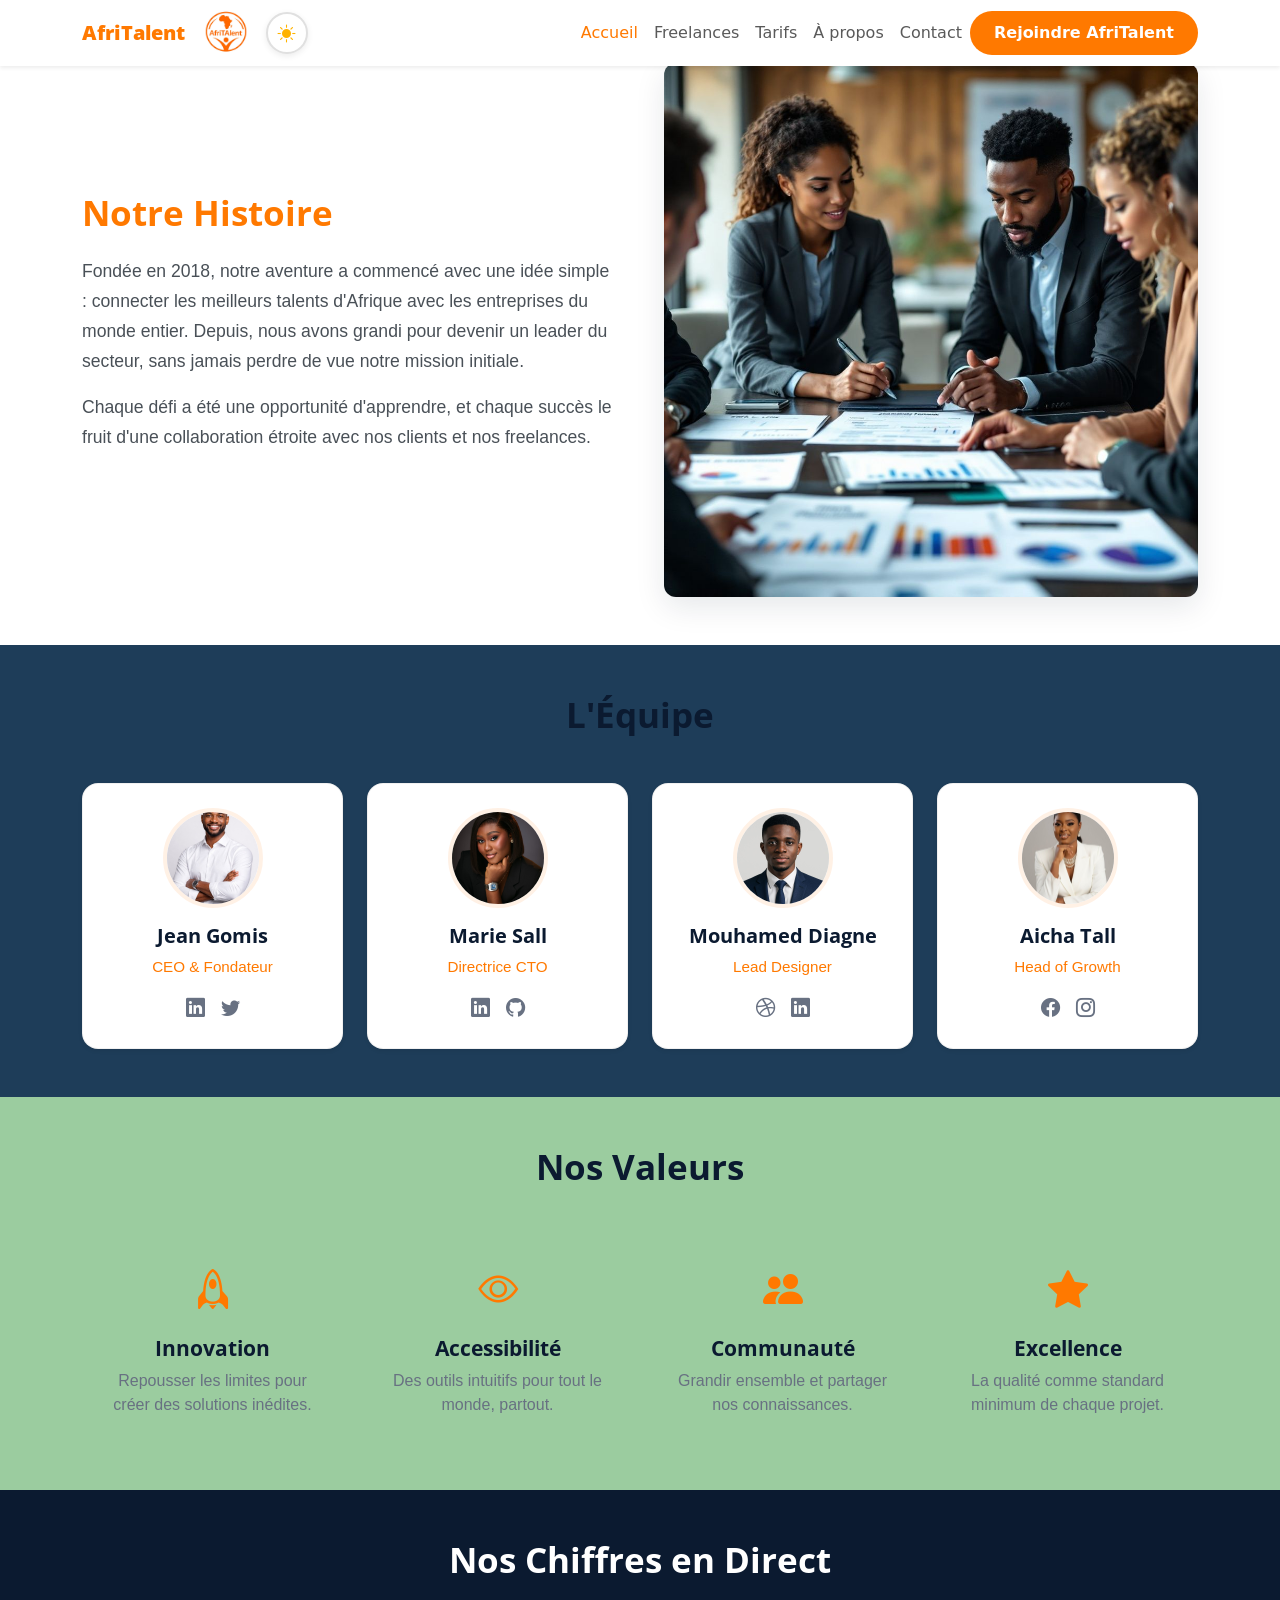
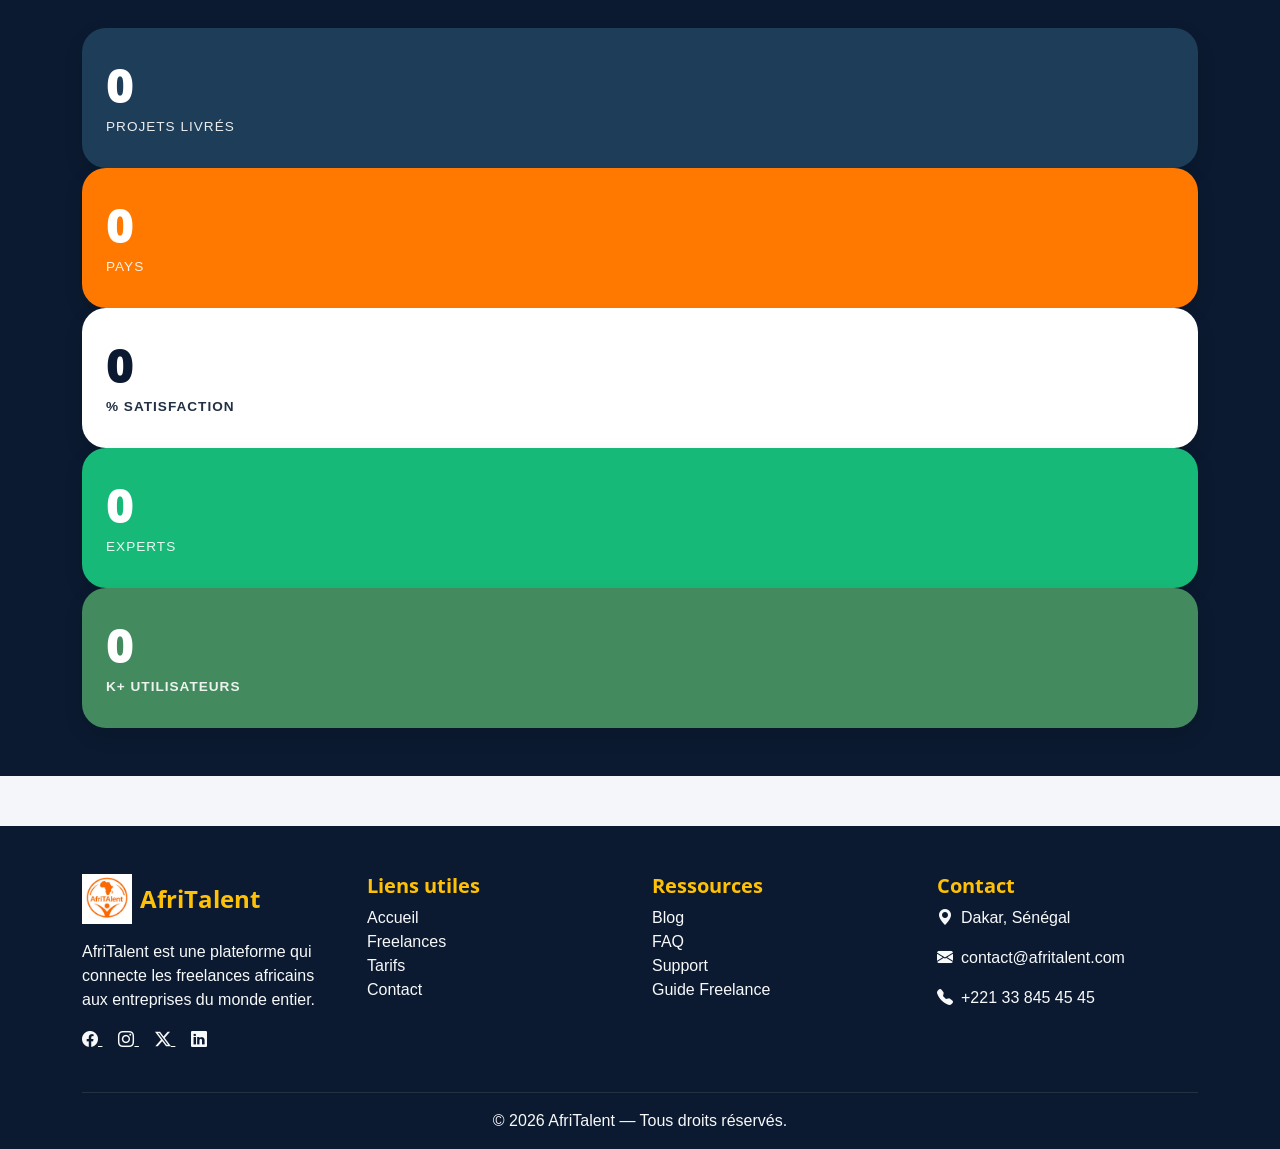
==== commit fe88e17a: "JS : dark mode avec localStorage, navbar dynamique au scroll" ====
--- a/about.html
+++ b/about.html
@@ -18,7 +18,8 @@
       AfriTalent
     </a>
     <img src="images/logo.jpg" alt="logo"  height="50" width="50">
-
+    <button id="theme-toggle" class="btn-mode-visuel" aria-label="Changer de thème">
+    <i class="bi bi-sun-fill icon-theme"></i>
     <!-- Bouton menu mobile -->
     <button class="navbar-toggler" type="button" data-bs-toggle="collapse" data-bs-target="#menuNavbar">
       <span class="navbar-toggler-icon"></span>
@@ -331,7 +332,7 @@
   document.getElementById("year").textContent =
   new Date().getFullYear();
 </script>
-    
+    <button id="back-to-top" aria-label="Retour en haut">⬆️</button>
 
  <script src="https://cdn.jsdelivr.net/npm/bootstrap@5.3.8/dist/js/bootstrap.bundle.min.js"></script> 
     <script src="js/main.js"></script>
--- a/css/style.css
+++ b/css/style.css
@@ -1048,8 +1048,91 @@
   }
 }
 
-
-
-
-
-
+    /* CSS(commit 6) */
+/*  LE MODE SOMBRE POUR TOUTES LES PAGES  */
+html[data-theme="dark"], 
+[data-theme="dark"] body {
+  background-color: #0c0c0e !important; 
+}
+
+/* La navbar s'adapte aussi au fond noir */
+[data-theme="dark"] #mainNavbar {
+  background-color: #16161a !important; 
+}
+/* CONFIGURATION DU BOUTON (MODE CLAIR) */
+.btn-mode-visuel {
+  width: 42px;
+  height: 42px;
+  border-radius: 50%;
+  border: 2px solid #e0e0e0;
+  background-color: #ffffff;
+  display: flex;
+  align-items: center;
+  justify-content: center;
+  cursor: pointer;
+  box-shadow: 0 2px 6px rgba(0, 0, 0, 0.08);
+  transition: all 0.3s ease;
+}
+
+/* LE SOLEIL EN MODE CLAIR */
+.icon-theme {
+  font-size: 18px;
+  color: #ffb300 !important; 
+  transition: transform 0.4s ease, color 0.3s ease;
+}
+.btn-mode-visuel:hover {
+  background-color: #f0f0f0;
+  transform: scale(1.05);
+}
+/*  CONFIGURATION DU BOUTON (MODE SOMBRE)  */
+[data-theme="dark"] .btn-mode-visuel {
+  background-color: #222222 !important;
+  border-color: #444444 !important;
+}
+
+/* LA LUNE EN MODE SOMBRE */
+[data-theme="dark"] .icon-theme {
+  color: #cccccc !important;
+  transform: rotate(360deg);  
+}
+/*  LA NAVBAR AU SCROLL (Shrink & Ombre) */
+#mainNavbar {
+  transition: padding 0.3s ease, background-color 0.3s ease, box-shadow 0.3s ease;
+}
+
+#mainNavbar.scrolled {
+  padding-top: 5px !important;
+  padding-bottom: 5px !important;
+  box-shadow: 0 4px 12px rgba(0, 0, 0, 0.15) !important;
+}
+
+/*  BOUTON RETOUR EN HAUT  */
+#back-to-top {
+  position: fixed;
+  bottom: 25px;
+  right: 25px;
+  padding: 10px 15px;
+  font-size: 18px;
+  background-color: var(--text-muted);
+  color: white;
+  border: 1px solid white;
+  border-radius: 50%;
+  cursor: pointer;
+  z-index: 1050;
+  opacity: 0;
+  visibility: hidden;
+  transition: opacity 0.3s ease, visibility 0.3s ease;
+}
+
+#back-to-top.visible {
+  opacity: 1;
+  visibility: visible;
+}
+/* Ajoute un espace de 15 pixels à droite du logo */
+.navbar-brand + img {
+  margin-right: 15px; 
+}
+
+
+
+
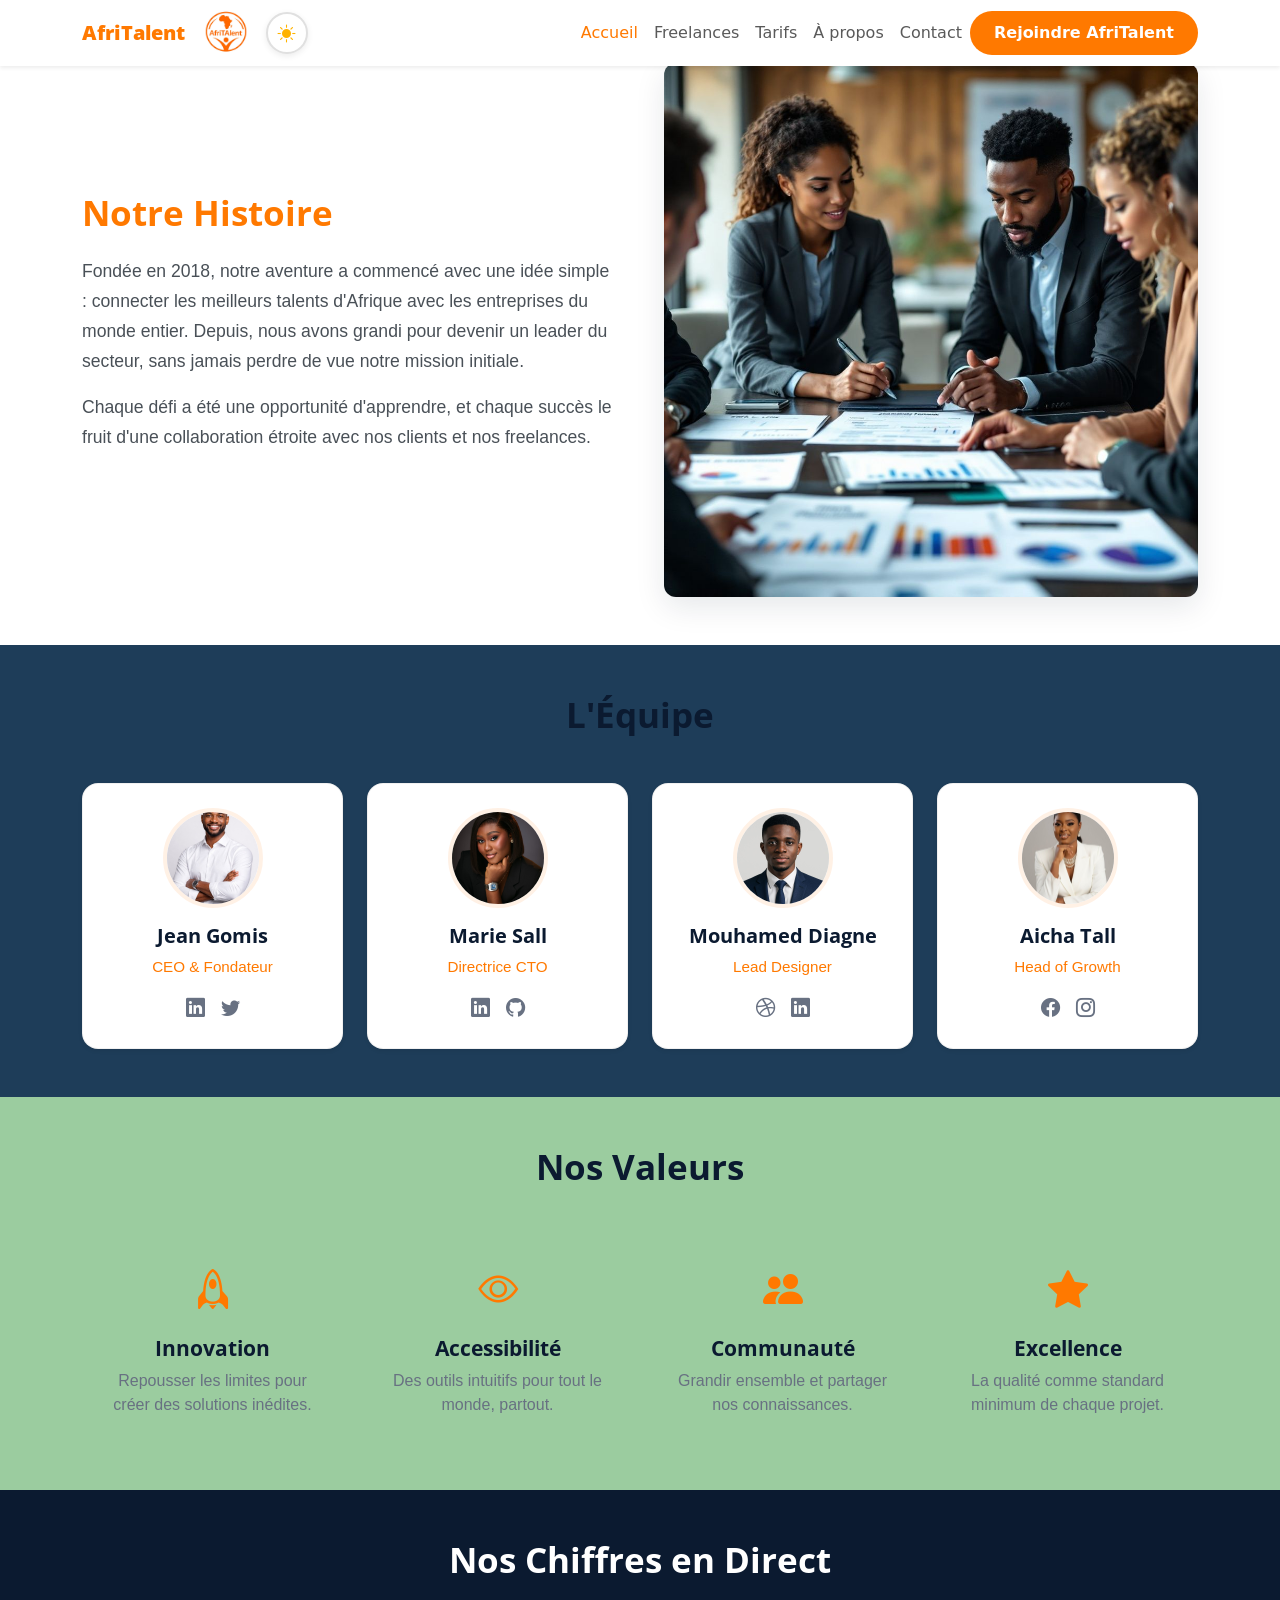
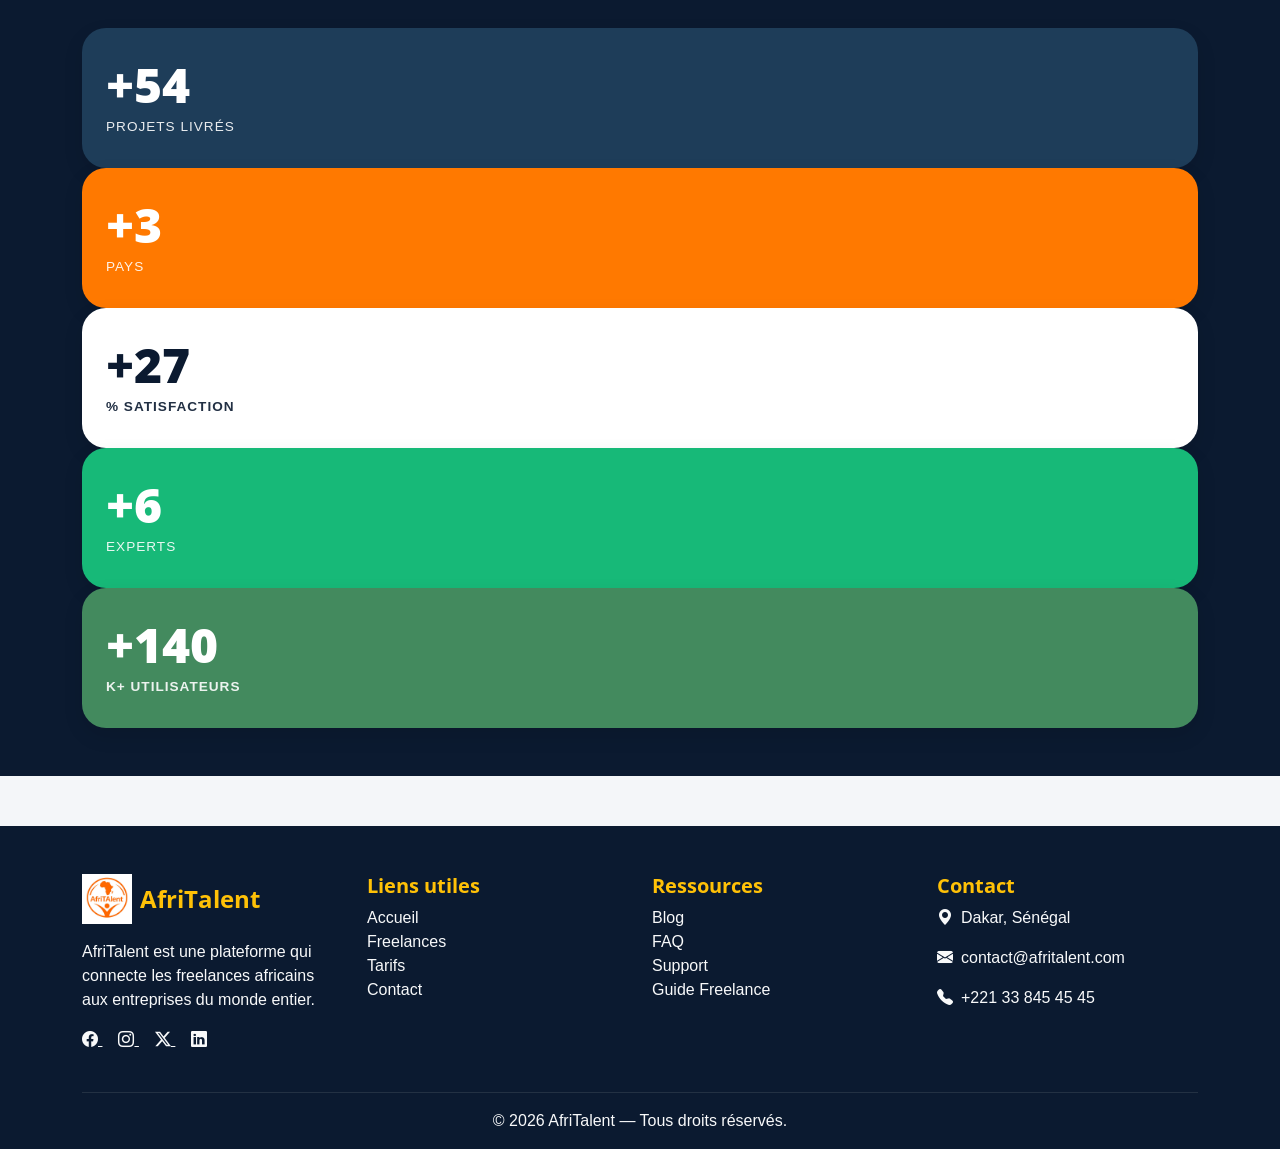
==== commit 4df893c0: "JS : compteurs animés au scroll et animations fade-in des sections" ====
--- a/about.html
+++ b/about.html
@@ -60,8 +60,8 @@
 </nav>
 
             <!-- Section Notre Histoire -->
-    <!-- Section Notre Histoire -->
-<section class="histoire-section py-5">
+    
+<section class="histoire-section py-5 fade-in-section" >
   <div class="container">
     <div class="row align-items-center g-5">
         <div class="col-12 col-md-6">
--- a/css/style.css
+++ b/css/style.css
@@ -1133,6 +1133,18 @@
   margin-right: 15px; 
 }
 
-
-
-
+          /* FADE IN SECTION (about/NOTRE HISTOIRE) */
+.fade-in-section {
+  opacity: 0;
+  transform: translateY(50px); 
+  transition: opacity 0.8s ease-out, transform 0.8s ease-out;
+  
+}
+
+/* javascript au scroll */
+.fade-in-section.is-visible {
+  opacity: 1;
+  transform: translateY(0);
+}
+
+
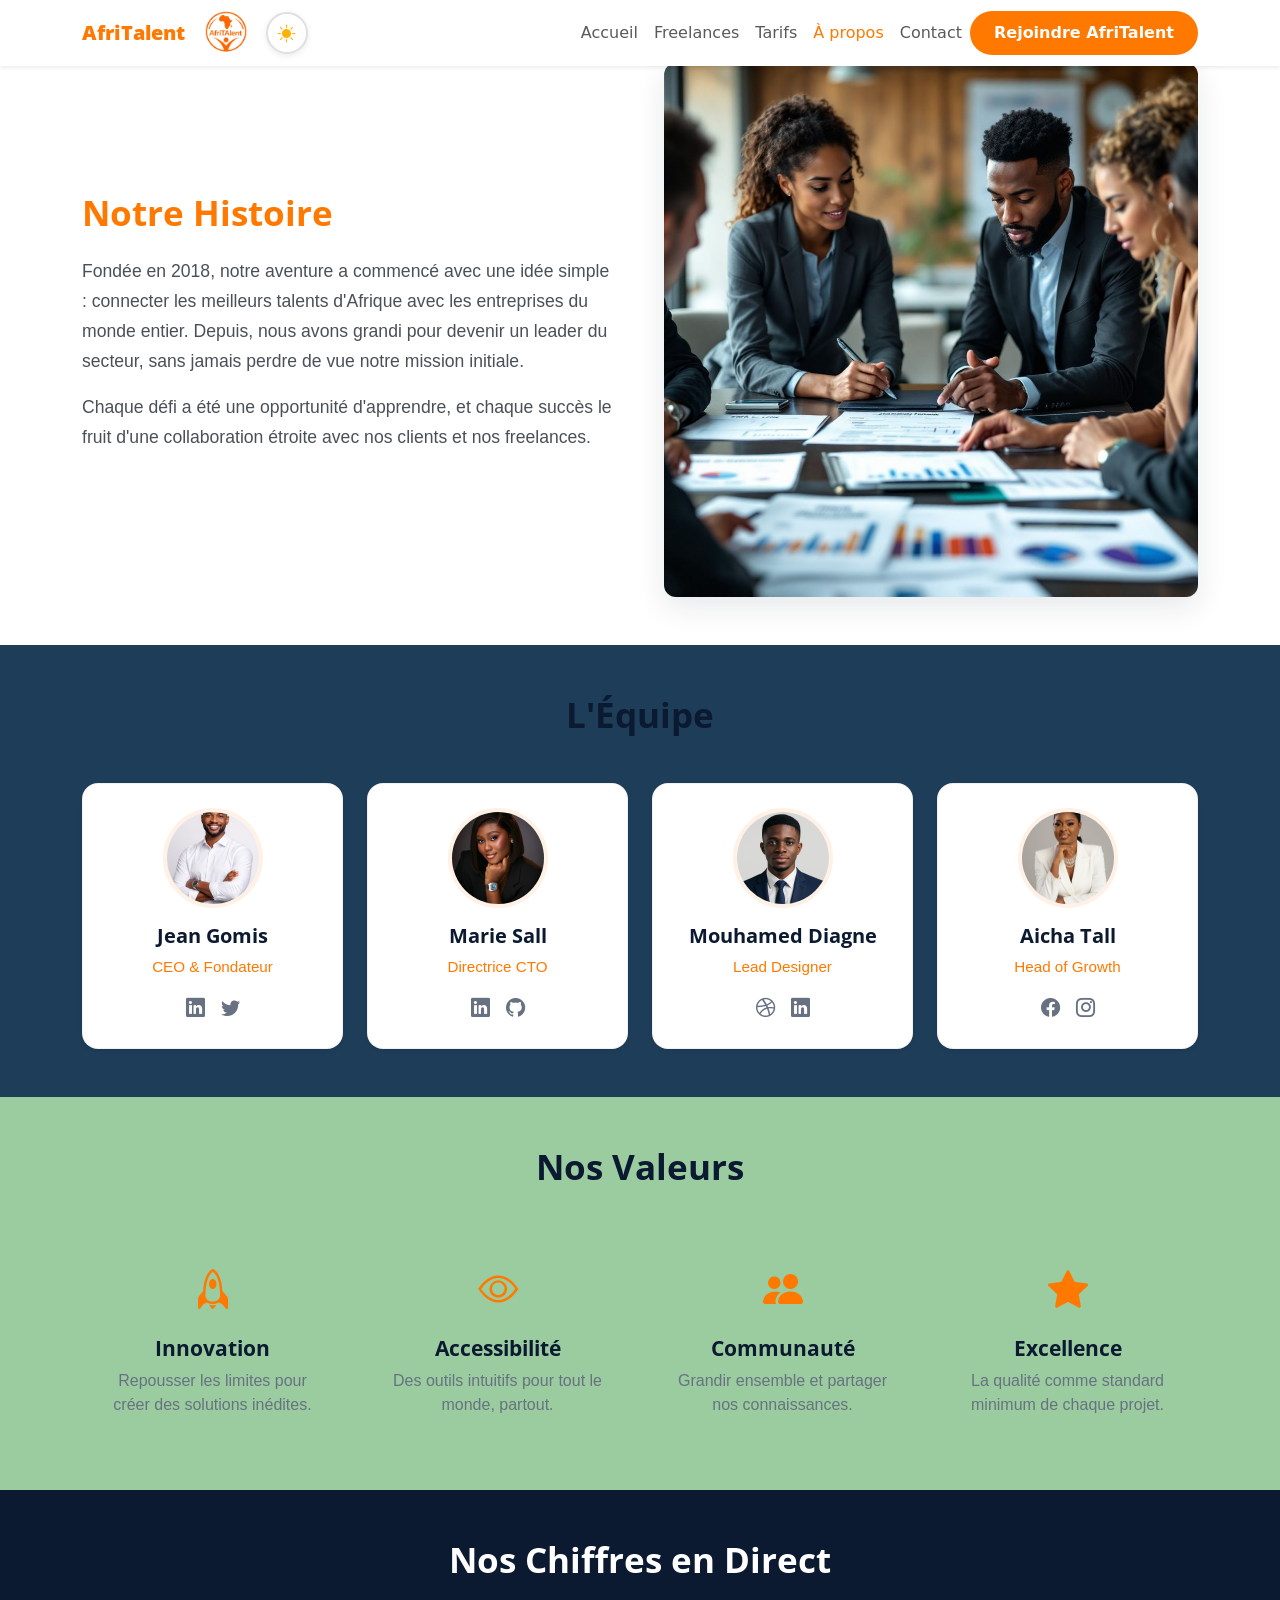
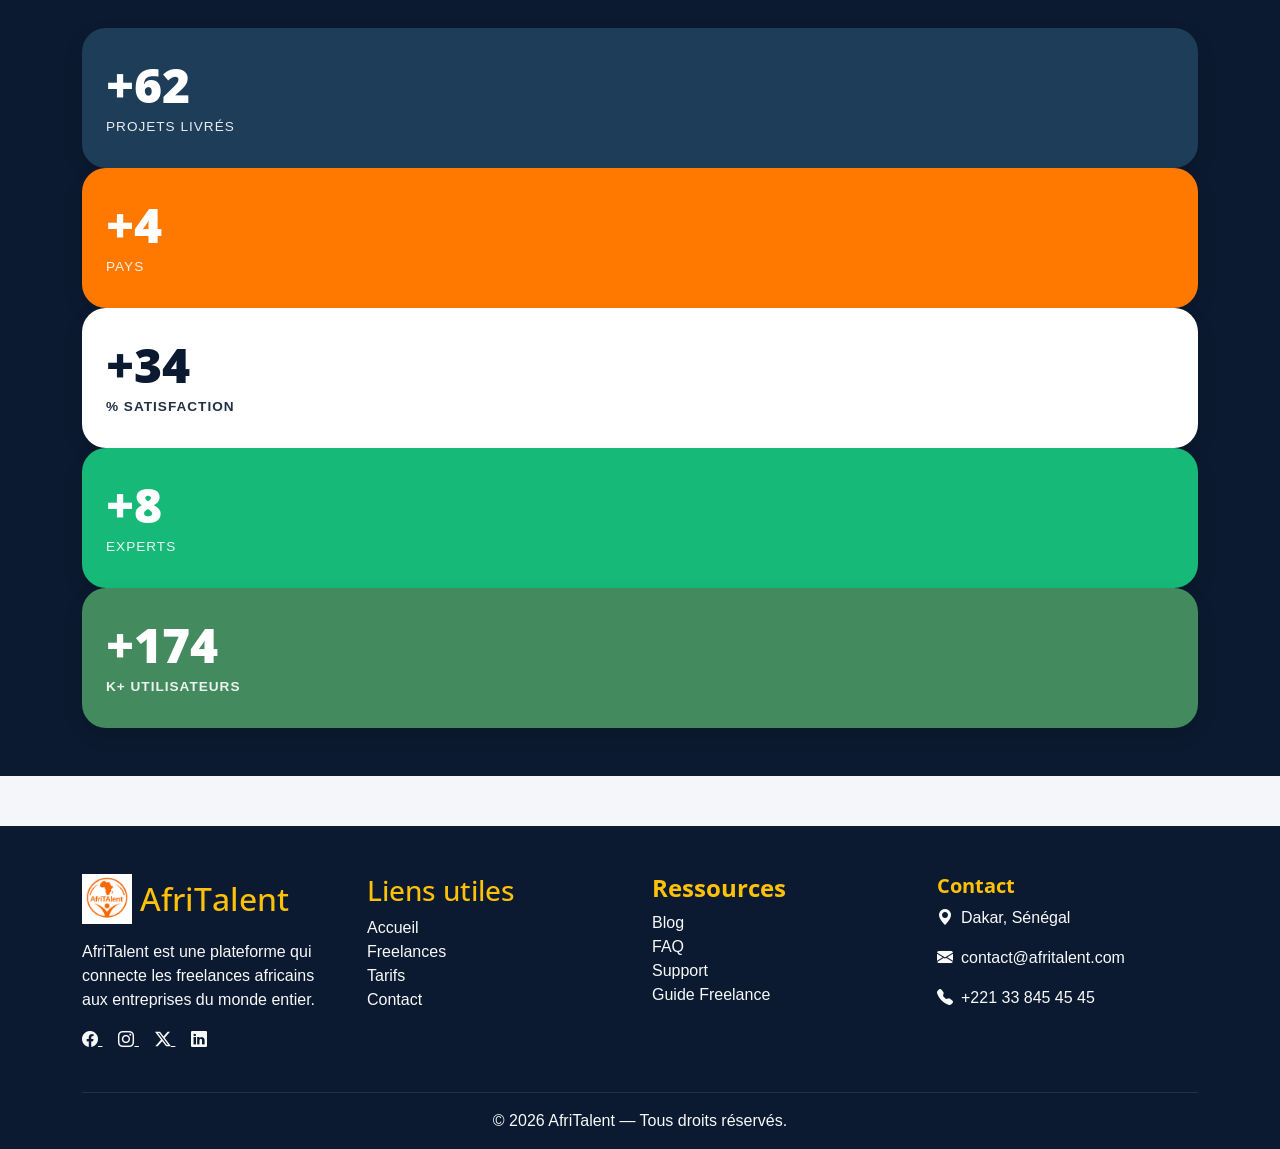
==== commit 492428b9: "Finalisation : corrections responsive, optimisation du code et commentaires" ====
--- a/about.html
+++ b/about.html
@@ -10,7 +10,7 @@
 </head>
 <body>
             <!-- HEADER / NAVBAR -->
-<nav class="navbar navbar-expand-lg navbar-light fixed-top shadow-sm" id="mainNavbar">
+  <nav class="navbar navbar-expand-lg navbar-light fixed-top shadow-sm" id="mainNavbar">
   <div class="container">
 
     <!-- Logo -->
@@ -19,7 +19,8 @@
     </a>
     <img src="images/logo.jpg" alt="logo"  height="50" width="50">
     <button id="theme-toggle" class="btn-mode-visuel" aria-label="Changer de thème">
-    <i class="bi bi-sun-fill icon-theme"></i>
+      <i class="bi bi-sun-fill icon-theme"></i>
+    </button>
     <!-- Bouton menu mobile -->
     <button class="navbar-toggler" type="button" data-bs-toggle="collapse" data-bs-target="#menuNavbar">
       <span class="navbar-toggler-icon"></span>
@@ -30,7 +31,7 @@
       <ul class="navbar-nav ms-auto mb-2 mb-lg-0">
 
         <li class="nav-item">
-          <a class="nav-link active" href="index.html">Accueil</a>
+          <a class="nav-link" href="index.html">Accueil</a>
         </li>
         <li class="nav-item">
           <a class="nav-link" href="freelance.html">Freelances</a>
@@ -41,7 +42,7 @@
         </li>
 
         <li class="nav-item">
-          <a class="nav-link" href="about.html">À propos</a>
+          <a class="nav-link active" href="about.html">À propos</a>
         </li>
 
         <li class="nav-item">
@@ -65,7 +66,7 @@
   <div class="container">
     <div class="row align-items-center g-5">
         <div class="col-12 col-md-6">
-            <h2 class="histoire-title mb-4">Notre Histoire</h2>
+            <h1 class="histoire-title mb-4">Notre Histoire</h1>
             <p class="histoire-text mb-3">
                 Fondée en 2018, notre aventure a commencé avec une idée simple : connecter les meilleurs talents d'Afrique avec les entreprises du monde entier. Depuis, nous avons grandi pour devenir un leader du secteur, sans jamais perdre de vue notre mission initiale.
             </p>
@@ -153,8 +154,6 @@
 <section class="valeurs-section py-5">
   <div class="container">
     <h2 class="text-center valeurs-main-title mb-5">Nos Valeurs</h2>
-    
-    <!-- row + g-4 crée l'alignement responsive et l'espace entre les cartes -->
     <div class="row g-4 justify-content-center">
         
         <!-- Valeur 1 (1 col mobile, 2 cols tablette, 4 cols PC) -->
@@ -249,7 +248,7 @@
       <div class="col-md-3 mb-4">
         <div class="d-flex align-items-center mb-3">
           <img src="images/logo.jpg" alt="Logo AfriTalent" width="50" class="me-2">
-          <h4 class="mb-0 text-warning">AfriTalent</h4>
+          <h2 class="mb-0 text-warning">AfriTalent</h2>
         </div>
 
         <p>
@@ -279,7 +278,7 @@
 
       <!-- Colonne 2 -->
       <div class="col-md-3 mb-4">
-        <h5 class="text-warning">Liens utiles</h5>
+        <h3 class="text-warning">Liens utiles</h3>
 
         <ul class="list-unstyled">
           <li><a href="index.html" class="text-light text-decoration-none">Accueil</a></li>
@@ -291,7 +290,7 @@
 
       <!-- Colonne 3 -->
       <div class="col-md-3 mb-4">
-        <h5 class="text-warning">Ressources</h5>
+        <h4 class="text-warning">Ressources</h4>
 
         <ul class="list-unstyled">
           <li><a href="tarifs.html" class="text-light text-decoration-none">Blog</a></li>
@@ -332,7 +331,7 @@
   document.getElementById("year").textContent =
   new Date().getFullYear();
 </script>
-    <button id="back-to-top" aria-label="Retour en haut">⬆️</button>
+    <button id="back-to-top" aria-label="Retour en haut">🔝</button>
 
  <script src="https://cdn.jsdelivr.net/npm/bootstrap@5.3.8/dist/js/bootstrap.bundle.min.js"></script> 
     <script src="js/main.js"></script>
--- a/css/style.css
+++ b/css/style.css
@@ -60,7 +60,7 @@
     border-radius: var(--border-radius-sm);
     object-fit: cover;
 }
-    /* Alignement et style du liens de navigtion */
+    /* Alignement et style du liens de navigation */
 #mainNavar .nav-link {
     color: var(--text-dark) !important;
     font-weight: 500;
@@ -153,7 +153,7 @@
   gap: 40px;
   flex-wrap: wrap;
 }
-#hero .stats > div {
+#hero .stats  div {
   font-family: var(--font-body);
   font-size: 0.9rem;
   color: var(--text-muted);
@@ -179,7 +179,7 @@
   padding: 30px 0;
 }
   /* STYLE POUR TOUTES LES CARTES */
-.grid.bento > .grid > div {
+.grid.bento  .grid  div {
   background: var(--accent-color);
   padding: 25px;
   border-radius: var(--border-radius-lg);
@@ -187,10 +187,10 @@
   transition: transform 0.2s ease,box-shadow0.2s ease;
 }
         /* ASYMETRIE */
-.grid.bento > .grid > div:nth-child(1){grid-row: span 2 ; }
-.grid.bento > .grid > div:nth-child(4){grid-column: span 2 ; }
+.grid.bento  .grid  div:nth-child(1){grid-row: span 2 ; }
+.grid.bento  .grid  div:nth-child(4){grid-column: span 2 ; }
     /* EFFET HOVER SUR LE BENTO */
-.grid.bento > .grid > div:hover {
+.grid.bento  .grid  div:hover {
   transform: translateY(-4px);
   box-shadow: 0 10px 20px rgba(0, 0, 0, 0.05);
 }
@@ -215,7 +215,7 @@
 }
 
 /* Style du titre de la catégorie  */
-.services .border-start > div:first-of-type {
+.services .border-start  div:first-of-type {
   font-family: var(--font-headings);
   font-size: 1.2rem;
   font-weight: 700;
@@ -377,8 +377,6 @@
 }
 
             /* PAGE FREELANCES */
-
-
 /*  boutons de filtre */
 .btn-group .btn-outline-primary {
   color: var(--accent-color, #0b1a30);
@@ -410,15 +408,13 @@
     overflow: hidden;
     transition: transform 0.3s ease, box-shadow 0.3s ease;
 }  
-
 /*  images de profil */
  .profile-card .card-img-top {
     height: 360px; 
     object-fit: cover; 
     border-bottom: 1px solid rgba(0, 0, 0, 0.05);
 } 
-
-/* 3. Typographie à l'intérieur des cartes */
+ /* 3. Typographie à l'intérieur des cartes */
  .profile-card .card-body {
     padding: 1.5rem;
 } 
@@ -455,7 +451,7 @@
     margin-top: 1rem;
 }
 
-/* 5. Bouton personnalisé */
+/*  Bouton personnalisé */
 .profile-card .btn-primary {
     background-color: var(--accent-color, #0b1a30);
     border-color: var(--accent-color, #0b1a30);
@@ -636,20 +632,20 @@
 }
 
 
-/* 1. Effet au passage de la souris (Hover) sur la question */
+/*  Effet au passage de la souris (Hover) sur la question */
 #accordionFAQ .accordion-button:not(.disabled):hover {
   color: var(--primary-color);
   background-color: rgba(255, 121, 0, 0.02);
 }
 
-/* 2. État Ouvert (Quand la question est cliquée) */
+/*  État Ouvert (Quand la question est cliquée) */
 #accordionFAQ .accordion-button:not(.collapsed) {
   color: #ffffff !important; 
   background-color: var(--accent-color) !important; 
   box-shadow: none; 
 }
 
-/* 3. Changement de couleur de la petite flèche de Bootstrap */
+/* Changement de couleur de la petite flèche de Bootstrap */
 #accordionFAQ .accordion-button::after {
   transition: transform 0.2s ease, filter 0.2s ease;
 }
@@ -779,7 +775,6 @@
 
 
 /* SECTION L'ÉQUIPE */
-
 .team-section {
   background-color:#1e3d59;
   padding: 60px 0;
@@ -850,8 +845,6 @@
 .team-card:hover .team-avatar {
   border-color: var(--primary-color, #ff7900); 
 }
-
-
 /* SECTION CHIFFRES CLÉS (BENTO GRID RESPONSIVE) */
 
 .stats-bento-section {
@@ -911,10 +904,7 @@
   .item-satisfaction { grid-column: 4; grid-row: span 2; }
   .item-users        { grid-column: span 2; }
 
-
-
-
-      /* PAGE CONTACT */
+           /* PAGE CONTACT */
 body { background-color: #f4f6f9 !important; }
 
 .contact-section {
@@ -1016,46 +1006,35 @@
     visibility: hidden !important;
     opacity: 0 !important;
 }
-
-
- /*  RÉINITIALISATION GLOBALE (À METTRE TOUT EN HAUT DU FICHIER) */
-*, *::before, *::after {
-  box-sizing: border-box; 
-  margin: 0;              
-  padding: 0;             
-}
-   /*  ADAPTATION MOBILE (À METTRE TOUT EN BAS DU FICHIER).  */
+    /* MEDIA QUERIES */
+   /*  ADAPTATION MOBILE   */
 @media (max-width: 767px) {
-  
   /*  SUPERPOSITION  DES CONTENEURS PRINCIPAUX */
   .grid, .grid.bento, [class*="tarif"], [class*="marche"] {
     display: block !important;  
     width: 100% !important;     
     padding: 0 15px !important; 
   }
-
-  /* 2. LARGEUR MAXIMALE POUR TOUS LES BLOCS ENFANTS DIRECTS */
+  /*LARGEUR MAXIMALE POUR TOUS LES BLOCS ENFANTS DIRECTS */
   .grid > *, [class*="tarif"] > *, [class*="marche"] > * {
     width: 100% !important;
     max-width: 100% !important;
     margin: 0 0 20px 0 !important; 
   }
-
-  /* 3. SÉCURITÉ ABSOLUE pour empecher le debordement */
+  /* SÉCURITÉ POUR LE DEBORDEMENT */
   html, body, img {
     max-width: 100% !important;
     overflow-x: hidden !important; 
   }
 }
-
-    /* CSS(commit 6) */
+      /* CSS(commit 6) */
 /*  LE MODE SOMBRE POUR TOUTES LES PAGES  */
 html[data-theme="dark"], 
 [data-theme="dark"] body {
   background-color: #0c0c0e !important; 
 }
 
-/* La navbar s'adapte aussi au fond noir */
+/* MODE SOMBRE POUR LE NAVBAR */
 [data-theme="dark"] #mainNavbar {
   background-color: #16161a !important; 
 }
@@ -1074,7 +1053,7 @@
   transition: all 0.3s ease;
 }
 
-/* LE SOLEIL EN MODE CLAIR */
+/* AFFICHAGE DU SOLEIL EN MODE CLAIR */
 .icon-theme {
   font-size: 18px;
   color: #ffb300 !important; 
@@ -1113,7 +1092,7 @@
   right: 25px;
   padding: 10px 15px;
   font-size: 18px;
-  background-color: var(--text-muted);
+  background-color:black;
   color: white;
   border: 1px solid white;
   border-radius: 50%;
@@ -1133,7 +1112,7 @@
   margin-right: 15px; 
 }
 
-          /* FADE IN SECTION (about/NOTRE HISTOIRE) */
+          /* FADE IN SECTION  */
 .fade-in-section {
   opacity: 0;
   transform: translateY(50px); 
